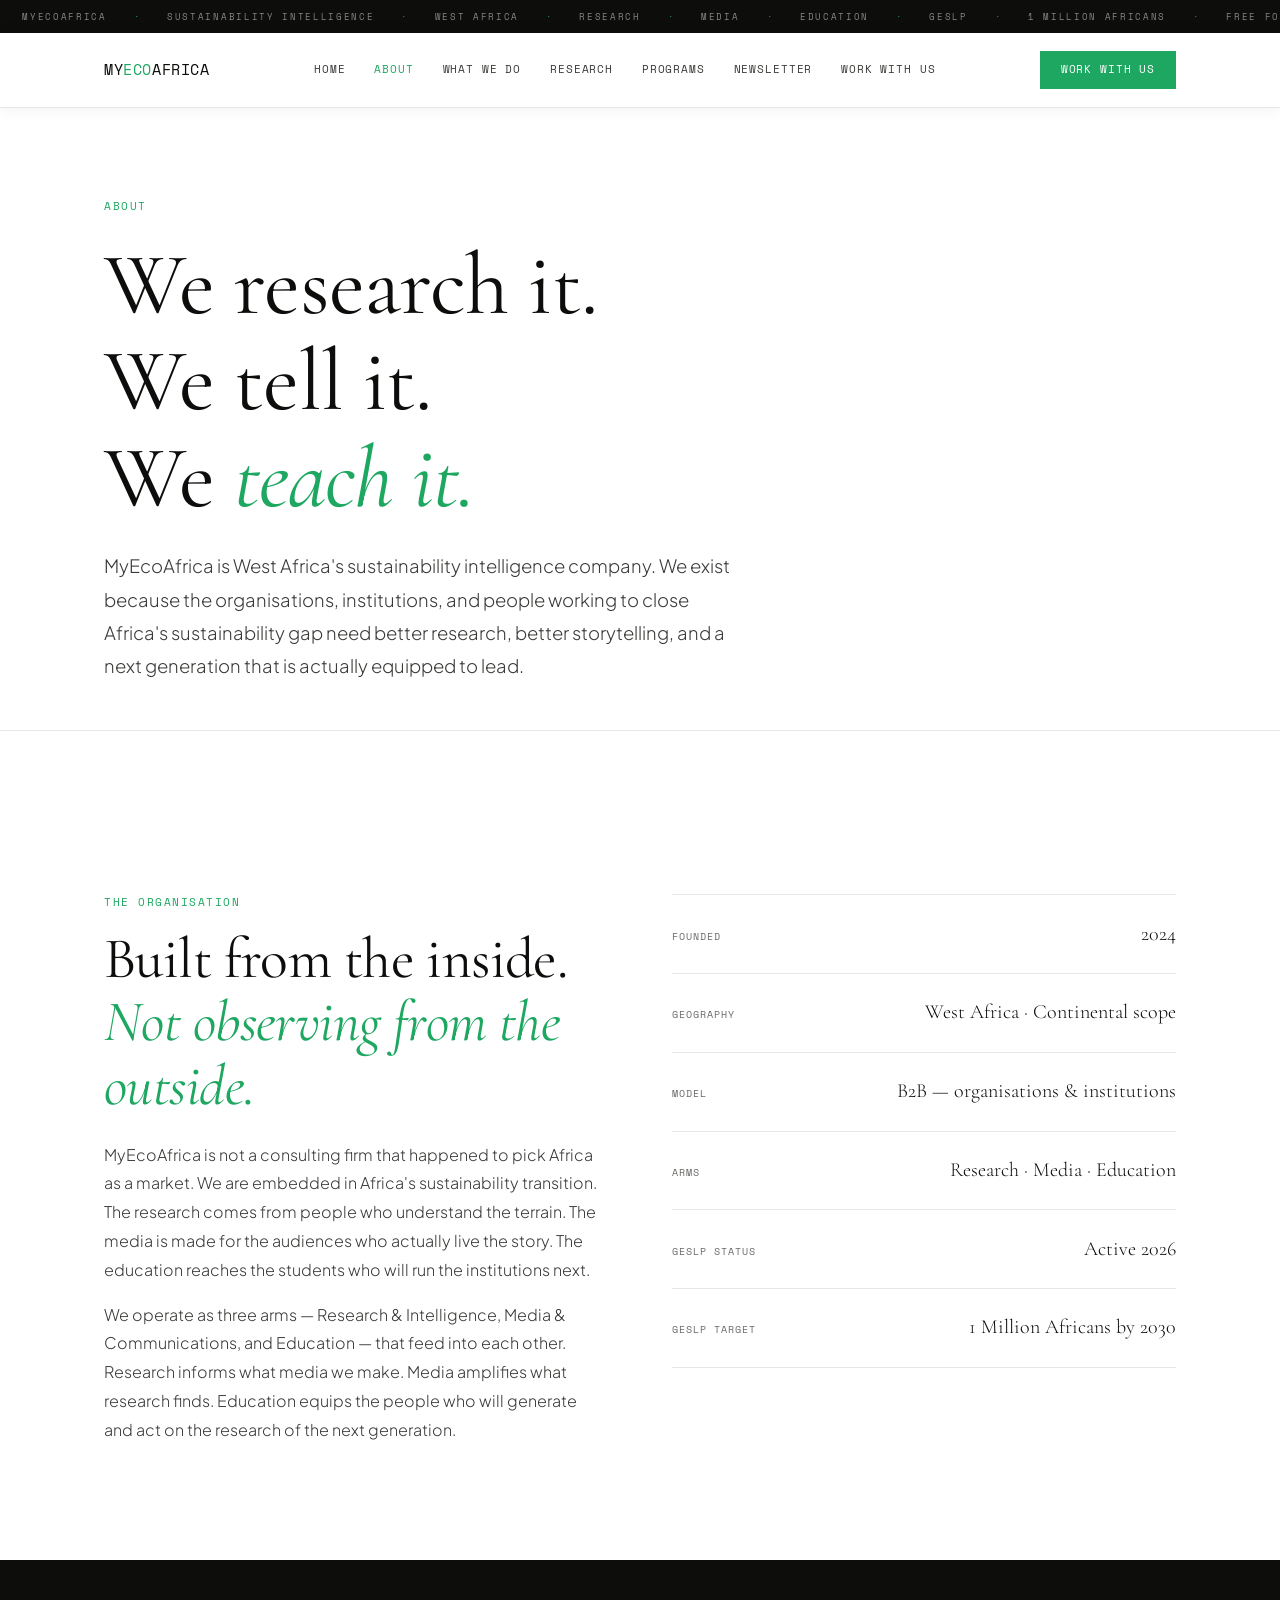
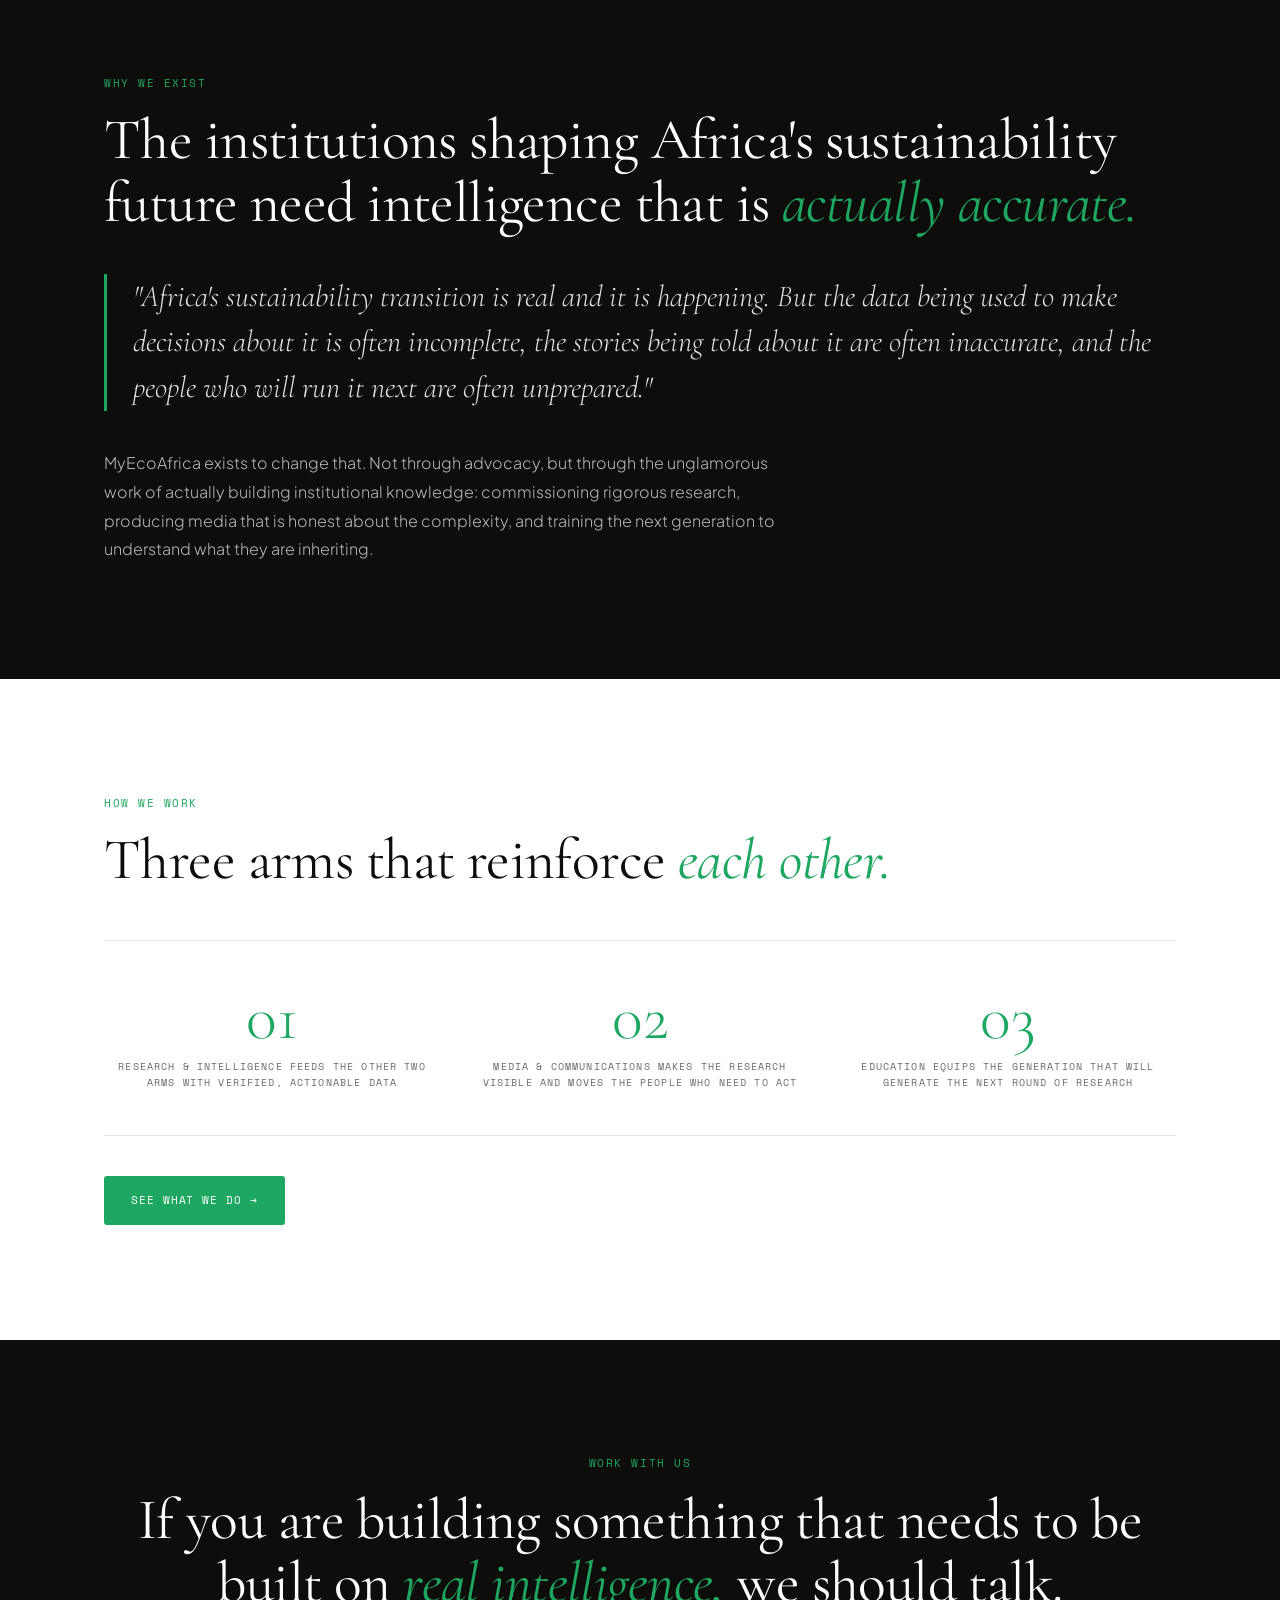
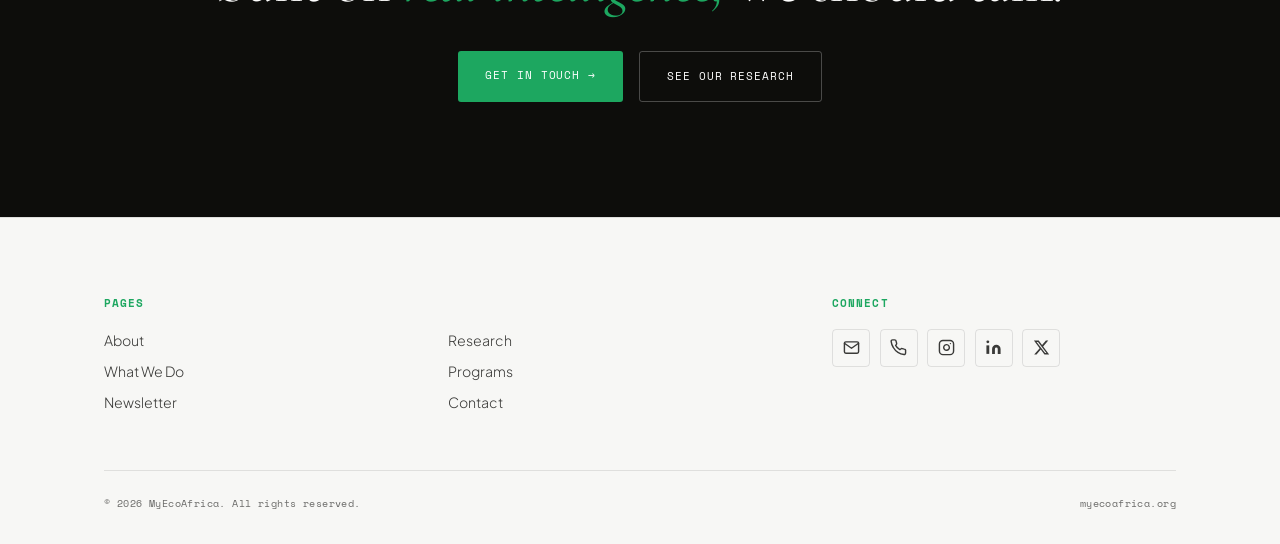
==== about.html @ ed97c592 "Full website redesign — 7-page structure with new visual identity - New pages: about.html, research." ====
<!DOCTYPE html>
<html lang="en">
<head>
<meta charset="UTF-8" />
<meta name="viewport" content="width=device-width, initial-scale=1.0" />
<title>About — MyEcoAfrica</title>
<meta name="description" content="MyEcoAfrica is West Africa's sustainability intelligence company — research, media, and education working as one engine." />
<link rel="preconnect" href="https://fonts.googleapis.com" />
<link rel="preconnect" href="https://fonts.gstatic.com" crossorigin />
<link href="https://fonts.googleapis.com/css2?family=Cormorant+Garamond:ital,wght@0,300;0,400;0,500;0,600;1,300;1,400;1,500&family=Plus+Jakarta+Sans:wght@300;400;500&family=Space+Mono:wght@400;700&display=swap" rel="stylesheet" />
<link rel="stylesheet" href="css/style.css" />
<script src="https://identity.netlify.com/v1/netlify-identity-widget.js"></script>
</head>
<body>

<div class="marquee-band" aria-hidden="true">
  <div class="marquee-track">
    <span>MyEcoAfrica</span><span class="accent"> · </span><span>Sustainability Intelligence</span><span class="accent"> · </span><span>West Africa</span><span class="accent"> · </span><span>Research</span><span class="accent"> · </span><span>Media</span><span class="accent"> · </span><span>Education</span><span class="accent"> · </span><span>GESLP</span><span class="accent"> · </span><span>1 Million Africans</span><span class="accent"> · </span><span>Free for Every School</span><span class="accent"> · </span>
    <span>MyEcoAfrica</span><span class="accent"> · </span><span>Sustainability Intelligence</span><span class="accent"> · </span><span>West Africa</span><span class="accent"> · </span><span>Research</span><span class="accent"> · </span><span>Media</span><span class="accent"> · </span><span>Education</span><span class="accent"> · </span><span>GESLP</span><span class="accent"> · </span><span>1 Million Africans</span><span class="accent"> · </span><span>Free for Every School</span><span class="accent"> · </span>
  </div>
</div>

<header class="site-header">
  <div class="nav-inner">
    <a href="index.html" class="logo">MY<span>ECO</span>AFRICA</a>
    <nav class="main-nav" id="mainNav">
      <a href="index.html" class="nav-logo">MY<span>ECO</span>AFRICA</a>
      <a href="index.html">Home</a>
      <a href="about.html" class="active">About</a>
      <a href="what-we-do.html">What We Do</a>
      <a href="research.html">Research</a>
      <a href="programs.html">Programs</a>
      <a href="newsletter.html">Newsletter</a>
      <a href="contact.html" class="nav-cta-mobile">Work With Us</a>
    </nav>
    <a href="contact.html" class="nav-cta">Work With Us</a>
    <button class="nav-toggle" id="navToggle" aria-label="Toggle menu">☰</button>
  </div>
</header>

<main>

  <div class="page-header">
    <div class="container">
      <span class="eyebrow">About</span>
      <h1 class="display">We research it.<br>We tell it.<br>We <em>teach it.</em></h1>
      <p class="lead" style="max-width:640px;margin-top:1.4rem;">MyEcoAfrica is West Africa's sustainability intelligence company. We exist because the organisations, institutions, and people working to close Africa's sustainability gap need better research, better storytelling, and a next generation that is actually equipped to lead.</p>
    </div>
  </div>

  <!-- ── QUICK FACTS ── -->
  <section>
    <div class="container">
      <div class="about-grid">
        <div>
          <span class="section-label">The Organisation</span>
          <h2 class="display reveal">Built from the inside. <em>Not observing from the outside.</em></h2>
          <p style="margin-top:1.4rem;">MyEcoAfrica is not a consulting firm that happened to pick Africa as a market. We are embedded in Africa's sustainability transition. The research comes from people who understand the terrain. The media is made for the audiences who actually live the story. The education reaches the students who will run the institutions next.</p>
          <p style="margin-top:1rem;">We operate as three arms — Research &amp; Intelligence, Media &amp; Communications, and Education — that feed into each other. Research informs what media we make. Media amplifies what research finds. Education equips the people who will generate and act on the research of the next generation.</p>
        </div>
        <div class="reveal">
          <div class="about-fact">
            <span class="about-fact-label">Founded</span>
            <span class="about-fact-value">2024</span>
          </div>
          <div class="about-fact">
            <span class="about-fact-label">Geography</span>
            <span class="about-fact-value">West Africa · Continental scope</span>
          </div>
          <div class="about-fact">
            <span class="about-fact-label">Model</span>
            <span class="about-fact-value">B2B — organisations &amp; institutions</span>
          </div>
          <div class="about-fact">
            <span class="about-fact-label">Arms</span>
            <span class="about-fact-value">Research · Media · Education</span>
          </div>
          <div class="about-fact">
            <span class="about-fact-label">GESLP Status</span>
            <span class="about-fact-value">Active 2026</span>
          </div>
          <div class="about-fact">
            <span class="about-fact-label">GESLP Target</span>
            <span class="about-fact-value">1 Million Africans by 2030</span>
          </div>
        </div>
      </div>
    </div>
  </section>

  <!-- ── WHY WE EXIST ── -->
  <section class="section-dark">
    <div class="container">
      <span class="section-label">Why We Exist</span>
      <h2 class="display reveal">The institutions shaping Africa's sustainability future need intelligence that is <em>actually accurate.</em></h2>
      <blockquote class="pull reveal">
        "Africa's sustainability transition is real and it is happening. But the data being used to make decisions about it is often incomplete, the stories being told about it are often inaccurate, and the people who will run it next are often unprepared."
      </blockquote>
      <p class="reveal" style="max-width:680px;margin-top:1.6rem;">MyEcoAfrica exists to change that. Not through advocacy, but through the unglamorous work of actually building institutional knowledge: commissioning rigorous research, producing media that is honest about the complexity, and training the next generation to understand what they are inheriting.</p>
    </div>
  </section>

  <!-- ── OUR APPROACH ── -->
  <section>
    <div class="container">
      <span class="section-label">How We Work</span>
      <h2 class="display reveal">Three arms that reinforce <em>each other.</em></h2>
      <div class="stat-row reveal">
        <div class="stat-row-item">
          <span class="stat-row-num">01</span>
          <span class="stat-row-label">Research &amp; Intelligence feeds the other two arms with verified, actionable data</span>
        </div>
        <div class="stat-row-item">
          <span class="stat-row-num">02</span>
          <span class="stat-row-label">Media &amp; Communications makes the research visible and moves the people who need to act</span>
        </div>
        <div class="stat-row-item">
          <span class="stat-row-num">03</span>
          <span class="stat-row-label">Education equips the generation that will generate the next round of research</span>
        </div>
      </div>
      <div class="btn-row reveal" style="margin-top:2.5rem;">
        <a href="what-we-do.html" class="btn btn-primary">See What We Do →</a>
      </div>
    </div>
  </section>

  <!-- ── CTA ── -->
  <section class="cta-band">
    <div class="container">
      <span class="section-label">Work With Us</span>
      <h2 class="display reveal">If you are building something that needs to be built on <em>real intelligence,</em> we should talk.</h2>
      <div class="btn-row reveal">
        <a href="contact.html" class="btn btn-primary">Get in Touch →</a>
        <a href="research.html" class="btn btn-ghost">See Our Research</a>
      </div>
    </div>
  </section>

</main>

<footer class="site-footer">
  <div class="container">
    <div class="footer-grid">
      <div>
        <h4>Pages</h4>
        <div class="footer-pages">
          <a href="about.html">About</a>
          <a href="research.html">Research</a>
          <a href="what-we-do.html">What We Do</a>
          <a href="programs.html">Programs</a>
          <a href="newsletter.html">Newsletter</a>
          <a href="contact.html">Contact</a>
        </div>
      </div>
      <div>
        <h4>Connect</h4>
        <div class="social-icons">
          <a href="mailto:partnerwithmyecoafrica@gmail.com" class="social-icon" aria-label="Email" title="partnerwithmyecoafrica@gmail.com"><svg viewBox="0 0 24 24" fill="none" stroke="currentColor" stroke-width="2" stroke-linecap="round" stroke-linejoin="round" aria-hidden="true"><path d="M4 4h16c1.1 0 2 .9 2 2v12c0 1.1-.9 2-2 2H4c-1.1 0-2-.9-2-2V6c0-1.1.9-2 2-2z"/><polyline points="22,6 12,13 2,6"/></svg></a>
          <a href="tel:+2349077251354" class="social-icon" aria-label="Phone" title="+234 907 725 1354"><svg viewBox="0 0 24 24" fill="none" stroke="currentColor" stroke-width="2" stroke-linecap="round" stroke-linejoin="round" aria-hidden="true"><path d="M22 16.92v3a2 2 0 0 1-2.18 2 19.79 19.79 0 0 1-8.63-3.07A19.5 19.5 0 0 1 4.69 12 19.79 19.79 0 0 1 1.62 3.38 2 2 0 0 1 3.6 1.27h3a2 2 0 0 1 2 1.72c.127.96.361 1.903.7 2.81a2 2 0 0 1-.45 2.11L7.91 9a16 16 0 0 0 6 6l1.27-.95a2 2 0 0 1 2.11-.45c.907.339 1.85.573 2.81.7A2 2 0 0 1 22 16.92z"/></svg></a>
          <a href="https://instagram.com/myecoafrica.co" class="social-icon" aria-label="Instagram" title="@myecoafrica.co" target="_blank" rel="noopener noreferrer"><svg viewBox="0 0 24 24" fill="none" stroke="currentColor" stroke-width="2" stroke-linecap="round" stroke-linejoin="round" aria-hidden="true"><rect x="2" y="2" width="20" height="20" rx="5" ry="5"/><path d="M16 11.37A4 4 0 1 1 12.63 8 4 4 0 0 1 16 11.37z"/><line x1="17.5" y1="6.5" x2="17.51" y2="6.5"/></svg></a>
          <a href="https://linkedin.com/company/myecoafrica" class="social-icon" aria-label="LinkedIn" title="myecoafrica on LinkedIn" target="_blank" rel="noopener noreferrer"><svg viewBox="0 0 24 24" fill="currentColor" aria-hidden="true"><path d="M16 8a6 6 0 0 1 6 6v7h-4v-7a2 2 0 0 0-2-2 2 2 0 0 0-2 2v7h-4v-7a6 6 0 0 1 6-6z"/><rect x="2" y="9" width="4" height="12"/><circle cx="4" cy="4" r="2"/></svg></a>
          <a href="https://x.com/myecoafrica" class="social-icon" aria-label="X (Twitter)" title="@myecoafrica on X" target="_blank" rel="noopener noreferrer"><svg viewBox="0 0 24 24" fill="currentColor" aria-hidden="true"><path d="M18.244 2.25h3.308l-7.227 8.26 8.502 11.24H16.17l-5.214-6.817L4.99 21.75H1.68l7.73-8.835L1.254 2.25H8.08l4.713 6.231zm-1.161 17.52h1.833L7.084 4.126H5.117z"/></svg></a>
        </div>
      </div>
    </div>
    <div class="footer-bottom">
      <span>© 2026 MyEcoAfrica. All rights reserved.</span>
      <span>myecoafrica.org</span>
    </div>
  </div>
</footer>

<script src="js/main.js"></script>
<script>
  (function(){
    var els=document.querySelectorAll('.reveal');
    if(!els.length)return;
    els.forEach(function(el,i){el.style.transitionDelay=(i*0.07)+'s';});
    var io=new IntersectionObserver(function(entries){
      entries.forEach(function(e){if(e.isIntersecting){e.target.classList.add('visible');io.unobserve(e.target);}});
    },{threshold:0.1});
    els.forEach(function(el){io.observe(el);});
  })();
</script>
<script>
  if(window.netlifyIdentity){window.netlifyIdentity.on('init',function(u){if(!u){window.netlifyIdentity.on('login',function(){document.location.href='/admin/';});}});}
</script>
</body>
</html>
---- css/style.css ----
/* ===================================================================
   MyEcoAfrica — Shared Stylesheet
   Background: White | Text: Black | Accent: Green
   =================================================================== */

:root {
  --white:      #FFFFFF;
  --off-white:  #F7F7F5;
  --ink:        #0D0D0B;
  --ink-mid:    #3A3A38;
  --ink-light:  #6A6A68;
  --green:      #1DA760;
  --green-dark: #158A4C;
  --green-light:#E8F8EF;
  --amber:      #C8921A;
  --amber-light:#E2A82A;
  --rule:       rgba(13,13,11,0.1);
  --rule-green: rgba(29,167,96,0.2);
}

*, *::before, *::after { box-sizing: border-box; margin: 0; padding: 0; }
html { scroll-behavior: smooth; }

body {
  background: var(--white);
  color: var(--ink);
  font-family: 'Plus Jakarta Sans', sans-serif;
  font-weight: 300;
  line-height: 1.65;
  overflow-x: hidden;
}

/* ── TYPOGRAPHY ── */
.display {
  font-family: 'Cormorant Garamond', serif;
  font-weight: 400;
  line-height: 1.1;
  letter-spacing: -0.01em;
  color: var(--ink);
}
.display em {
  font-style: italic;
  color: var(--green);
}

.mono {
  font-family: 'Space Mono', monospace;
  font-size: 0.65rem;
  letter-spacing: 0.12em;
  text-transform: uppercase;
}

h1.display { font-size: clamp(2.8rem, 7vw, 5.5rem); }
h2.display { font-size: clamp(2rem, 4.5vw, 3.6rem); }
h3.display { font-size: clamp(1.3rem, 2.4vw, 2rem); }

p { font-size: 1rem; color: var(--ink-mid); line-height: 1.8; }
p.lead { font-size: 1.15rem; color: var(--ink-mid); }

a { color: inherit; text-decoration: none; }

/* ── LAYOUT ── */
.container {
  max-width: 1200px;
  margin: 0 auto;
  padding: 0 clamp(1.5rem, 5vw, 4rem);
}

section { padding: clamp(4rem, 9vw, 8rem) 0; }

/* ── NAV ── */
header.site-header {
  position: sticky;
  top: 0;
  z-index: 50;
  background: var(--white);
  border-bottom: 1px solid var(--rule);
  box-shadow: 0 1px 16px rgba(13,13,11,0.06);
}

.nav-inner {
  display: flex;
  align-items: center;
  justify-content: space-between;
  padding: 1.1rem clamp(1.5rem, 5vw, 4rem);
  max-width: 1200px;
  margin: 0 auto;
}

.logo {
  font-family: 'Space Mono', monospace;
  font-size: 0.95rem;
  letter-spacing: 0.04em;
  color: var(--ink);
}
.logo span { color: var(--green); }

/* Hidden on desktop, shown inside mobile nav drawer */
.nav-logo { display: none; }

nav.main-nav { display: flex; gap: 2.2rem; }
nav.main-nav a {
  font-family: 'Space Mono', monospace;
  font-size: 0.68rem;
  letter-spacing: 0.08em;
  text-transform: uppercase;
  color: var(--ink-mid);
  transition: color 0.2s ease;
  white-space: nowrap;
}
nav.main-nav a:hover,
nav.main-nav a.active { color: var(--green); }

.nav-cta {
  font-family: 'Space Mono', monospace;
  font-size: 0.68rem;
  letter-spacing: 0.08em;
  text-transform: uppercase;
  background: var(--green);
  color: var(--white);
  padding: 0.65rem 1.3rem;
  border: none;
  transition: background 0.2s ease;
  white-space: nowrap;
}
.nav-cta:hover { background: var(--green-dark); }

.nav-toggle {
  display: none;
  background: none;
  border: none;
  color: var(--ink);
  font-size: 1.4rem;
  cursor: pointer;
}

@media (max-width: 860px) {
  nav.main-nav {
    position: fixed;
    top: 0; right: 0; bottom: 0;
    width: min(78vw, 320px);
    background: var(--white);
    flex-direction: column;
    padding: 6rem 2rem 2rem;
    gap: 1.6rem;
    transform: translateX(100%);
    transition: transform 0.3s ease;
    border-left: 1px solid var(--rule);
    box-shadow: -8px 0 32px rgba(13,13,11,0.1);
  }
  nav.main-nav.open { transform: translateX(0); }
  .nav-toggle { display: block; }
  .nav-cta { display: none; }
  nav.main-nav .nav-cta-mobile {
    display: inline-block;
    margin-top: 1rem;
    background: var(--green);
    color: var(--white);
    padding: 0.7rem 1.2rem;
    text-align: center;
    font-family: 'Space Mono', monospace;
    font-size: 0.68rem;
    letter-spacing: 0.08em;
    text-transform: uppercase;
  }
}

/* ── BUTTONS ── */
.btn-row { display: flex; gap: 1rem; flex-wrap: wrap; margin-top: 2.2rem; }

.btn {
  font-family: 'Space Mono', monospace;
  font-size: 0.7rem;
  letter-spacing: 0.08em;
  text-transform: uppercase;
  padding: 0.95rem 1.7rem;
  display: inline-block;
  transition: all 0.2s ease;
  border-radius: 3px;
}
.btn-primary {
  background: var(--green);
  color: var(--white);
  border: none;
}
.btn-primary:hover {
  background: var(--green-dark);
  transform: translateY(-1px);
  box-shadow: 0 4px 16px rgba(29,167,96,0.3);
}

.btn-ghost {
  border: 1.5px solid var(--ink);
  color: var(--ink);
  background: transparent;
}
.btn-ghost:hover {
  border-color: var(--green);
  color: var(--green);
  transform: translateY(-1px);
}

.btn-ghost-light {
  border: 1.5px solid rgba(255,255,255,0.5);
  color: var(--white);
  background: transparent;
}
.btn-ghost-light:hover {
  border-color: var(--white);
  background: rgba(255,255,255,0.1);
}

/* ── HERO ── */
.hero {
  position: relative;
  background: var(--white);
  padding-top: clamp(5rem, 10vw, 9rem);
  padding-bottom: clamp(5rem, 10vw, 9rem);
  overflow: hidden;
  border-bottom: 1px solid var(--rule);
}
#hero-canvas {
  position: absolute;
  inset: 0;
  width: 100%;
  height: 100%;
  pointer-events: none;
  z-index: 0;
}
.hero .container { position: relative; z-index: 1; }
.hero p.lead { max-width: 600px; margin-top: 1.6rem; }
.hero .btn-ghost { border-color: var(--rule); }

.eyebrow {
  font-family: 'Space Mono', monospace;
  font-size: 0.7rem;
  letter-spacing: 0.14em;
  text-transform: uppercase;
  color: var(--green);
  margin-bottom: 1.3rem;
  display: block;
}

/* ── STAT STRIP ── */
.stat-strip {
  background: var(--green);
}
.stat-grid {
  display: grid;
  grid-template-columns: repeat(3, 1fr);
}
.stat-cell {
  padding: 2.6rem clamp(1.2rem, 3vw, 2rem);
  border-right: 1px solid rgba(255,255,255,0.2);
  text-align: center;
}
.stat-cell:last-child { border-right: none; }
.stat-num {
  font-family: 'Cormorant Garamond', serif;
  font-size: clamp(2rem, 3.5vw, 3rem);
  color: var(--white);
  font-weight: 600;
  line-height: 1;
}
.stat-label {
  font-family: 'Space Mono', monospace;
  font-size: 0.62rem;
  letter-spacing: 0.06em;
  text-transform: uppercase;
  color: rgba(255,255,255,0.8);
  margin-top: 0.6rem;
  line-height: 1.5;
}
@media (max-width: 760px) {
  .stat-grid { grid-template-columns: repeat(2, 1fr); }
  .stat-cell:nth-child(2) { border-right: none; }
  .stat-cell { border-bottom: 1px solid rgba(255,255,255,0.15); }
}

/* ── SECTION LABEL ── */
.section-label {
  font-family: 'Space Mono', monospace;
  font-size: 0.68rem;
  letter-spacing: 0.14em;
  text-transform: uppercase;
  color: var(--green);
  margin-bottom: 1rem;
  display: block;
}

/* ── PULL QUOTE ── */
blockquote.pull {
  font-family: 'Cormorant Garamond', serif;
  font-style: italic;
  font-size: clamp(1.3rem, 2.4vw, 1.9rem);
  color: var(--ink-mid);
  line-height: 1.5;
  border-left: 3px solid var(--green);
  padding-left: 1.6rem;
  margin: 2.4rem 0;
}

/* ── CARDS ── */
.card-grid {
  display: grid;
  gap: 1.5rem;
  margin-top: 3rem;
}
.service-card {
  background: var(--off-white);
  border: 1px solid var(--rule);
  padding: clamp(1.8rem, 4vw, 2.8rem);
  border-radius: 8px;
  transition: transform 0.2s ease, box-shadow 0.2s ease, border-color 0.2s ease;
}
.service-card:hover {
  transform: translateY(-4px);
  box-shadow: 0 8px 32px rgba(13,13,11,0.08);
  border-color: var(--green);
}
.service-card .num {
  font-family: 'Space Mono', monospace;
  font-size: 0.72rem;
  color: var(--green);
  letter-spacing: 0.1em;
}
.service-card h3 { margin-top: 0.8rem; color: var(--ink); }
.service-card p { margin-top: 1rem; color: var(--ink-mid); }
.service-card ul {
  margin-top: 1.4rem;
  list-style: none;
  font-family: 'Space Mono', monospace;
  font-size: 0.75rem;
  color: var(--ink-mid);
}
.service-card ul li {
  padding: 0.5rem 0;
  border-top: 1px solid var(--rule);
}
.service-card ul li:first-child { border-top: none; }
.pillar-icon {
  width: 15px;
  height: 15px;
  color: var(--green);
  display: inline-block;
  vertical-align: middle;
  margin-right: 0.4rem;
  flex-shrink: 0;
}

/* ── MAP SECTION ── */
.section-map {
  background: var(--off-white);
  border-top: 1px solid var(--rule);
  border-bottom: 1px solid var(--rule);
}
.map-layout {
  display: grid;
  grid-template-columns: 1fr 1fr;
  gap: 5rem;
  align-items: center;
  margin-top: 3rem;
}
@media (max-width: 860px) {
  .map-layout { grid-template-columns: 1fr; gap: 2.5rem; }
}
.map-svg-wrap svg { width: 100%; max-width: 420px; display: block; margin: 0 auto; }
.map-stats {
  display: grid;
  grid-template-columns: 1fr 1fr;
  gap: 1.2rem;
  margin-top: 2.5rem;
}
.map-stat {
  background: var(--white);
  border: 1px solid var(--rule);
  border-radius: 8px;
  padding: 1.4rem;
  transition: border-color 0.2s, box-shadow 0.2s;
}
.map-stat:hover {
  border-color: var(--green);
  box-shadow: 0 4px 16px rgba(29,167,96,0.1);
}
.map-stat-num {
  font-family: 'Cormorant Garamond', serif;
  font-size: 2.2rem;
  color: var(--green);
  font-weight: 500;
  line-height: 1;
}
.map-stat-label {
  font-family: 'Space Mono', monospace;
  font-size: 0.6rem;
  letter-spacing: 0.08em;
  text-transform: uppercase;
  color: var(--ink-light);
  margin-top: 0.5rem;
}

/* ── CTA BAND ── */
.cta-band {
  background: var(--ink);
}
.cta-band .container { text-align: center; }
.cta-band .btn-row { justify-content: center; }
.cta-band h2.display { color: var(--white); }
.cta-band h2.display em { color: var(--green); }
.cta-band .section-label { color: var(--green); }
.cta-band p.lead { color: rgba(255,255,255,0.7); }
.cta-band .btn-primary { background: var(--green); color: var(--white); }
.cta-band .btn-primary:hover { background: var(--green-dark); }
.cta-band .btn-ghost { border-color: rgba(255,255,255,0.25); color: var(--white); }
.cta-band .btn-ghost:hover { border-color: var(--green); color: var(--green); }

/* ── FOOTER ── */
footer.site-footer {
  background: var(--off-white);
  border-top: 1px solid var(--rule);
  padding: clamp(3rem, 6vw, 5rem) 0 2rem;
}
.footer-grid {
  display: grid;
  grid-template-columns: 1fr 1fr;
  gap: 2.5rem;
}
.footer-grid h4 {
  font-family: 'Space Mono', monospace;
  font-size: 0.68rem;
  letter-spacing: 0.1em;
  text-transform: uppercase;
  color: var(--green);
  margin-bottom: 1rem;
}
.footer-grid a, .footer-grid p {
  display: block;
  font-size: 0.88rem;
  color: var(--ink-mid);
  margin-bottom: 0.6rem;
}
.footer-grid a:hover { color: var(--green); }

/* ── SOCIAL ICONS ── */
.social-icons {
  display: flex;
  gap: 0.6rem;
  flex-wrap: wrap;
  margin-top: 0.5rem;
}
.social-icon {
  display: flex;
  align-items: center;
  justify-content: center;
  width: 38px;
  height: 38px;
  border: 1px solid var(--rule);
  border-radius: 4px;
  color: var(--ink-mid);
  transition: color 0.2s, border-color 0.2s, background 0.2s;
  flex-shrink: 0;
}
.social-icon svg {
  width: 17px;
  height: 17px;
  display: block;
}
.social-icon:hover {
  color: var(--green) !important;
  border-color: var(--green);
  background: var(--green-light);
}

.footer-bottom {
  margin-top: 3rem;
  padding-top: 1.5rem;
  border-top: 1px solid var(--rule);
  font-family: 'Space Mono', monospace;
  font-size: 0.65rem;
  color: var(--ink-light);
  letter-spacing: 0.04em;
  display: flex;
  justify-content: space-between;
  flex-wrap: wrap;
  gap: 0.8rem;
}
@media (max-width: 760px) {
  .footer-grid { grid-template-columns: 1fr; }
}

/* ── GALLERY ── */
.gallery-grid {
  display: grid;
  grid-template-columns: repeat(3, 1fr);
  gap: 1rem;
  margin-top: 3rem;
}
.gallery-item {
  aspect-ratio: 4/3;
  background: var(--off-white);
  border: 1px solid var(--rule);
  border-radius: 6px;
  overflow: hidden;
  display: flex;
  align-items: center;
  justify-content: center;
  transition: transform 0.2s, box-shadow 0.2s;
}
.gallery-item:hover { transform: translateY(-3px); box-shadow: 0 8px 24px rgba(13,13,11,0.1); }
.gallery-item img { width: 100%; height: 100%; object-fit: cover; display: block; }
@media (max-width: 760px) { .gallery-grid { grid-template-columns: repeat(2, 1fr); } }

/* ── BLOG ── */
.blog-grid {
  display: grid;
  grid-template-columns: repeat(2, 1fr);
  gap: 1.5rem;
  margin-top: 3rem;
}
.blog-card {
  background: var(--white);
  border: 1px solid var(--rule);
  border-radius: 8px;
  padding: clamp(1.8rem, 3vw, 2.4rem);
  transition: transform 0.2s, box-shadow 0.2s, border-color 0.2s;
}
.blog-card:hover {
  transform: translateY(-4px);
  box-shadow: 0 8px 28px rgba(13,13,11,0.08);
  border-color: var(--green);
}
.blog-card .mono { color: var(--green); margin-bottom: 0.8rem; display: block; }
.blog-card h3 { color: var(--ink); margin-bottom: 0.8rem; }
.blog-card p { font-size: 0.92rem; color: var(--ink-mid); }
@media (max-width: 760px) { .blog-grid { grid-template-columns: 1fr; } }

/* ── FORMS ── */
form.contact-form { margin-top: 2.5rem; display: grid; gap: 1.2rem; }
.form-row { display: grid; grid-template-columns: 1fr 1fr; gap: 1.2rem; }
@media (max-width: 700px) { .form-row { grid-template-columns: 1fr; } }

label {
  font-family: 'Space Mono', monospace;
  font-size: 0.65rem;
  letter-spacing: 0.08em;
  text-transform: uppercase;
  color: var(--ink-mid);
  display: block;
  margin-bottom: 0.5rem;
}
input, select, textarea {
  width: 100%;
  background: var(--white);
  border: 1.5px solid var(--rule);
  color: var(--ink);
  padding: 0.85rem 1rem;
  font-family: 'Plus Jakarta Sans', sans-serif;
  font-size: 0.95rem;
  border-radius: 4px;
  transition: border-color 0.2s;
}
input:focus, select:focus, textarea:focus {
  outline: none;
  border-color: var(--green);
  box-shadow: 0 0 0 3px rgba(29,167,96,0.1);
}
textarea { min-height: 120px; resize: vertical; }

button.submit-btn {
  font-family: 'Space Mono', monospace;
  font-size: 0.72rem;
  letter-spacing: 0.08em;
  text-transform: uppercase;
  background: var(--green);
  color: var(--white);
  border: none;
  padding: 1rem 1.8rem;
  cursor: pointer;
  border-radius: 4px;
  transition: background 0.2s, transform 0.2s;
  justify-self: start;
}
button.submit-btn:hover { background: var(--green-dark); transform: translateY(-1px); }

/* ── PAGE HEADER ── */
.page-header {
  position: relative;
  background: var(--white);
  padding: clamp(3.5rem, 7vw, 6rem) 0 clamp(2rem, 4vw, 3rem);
  border-bottom: 1px solid var(--rule);
  overflow: hidden;
}
#page-canvas {
  position: absolute;
  inset: 0;
  width: 100%;
  height: 100%;
  pointer-events: none;
  z-index: 0;
}
.page-header .container { position: relative; z-index: 1; }

/* ── REDUCED MOTION ── */
@media (prefers-reduced-motion: reduce) {
  html { scroll-behavior: auto; }
  * { transition: none !important; animation: none !important; }
  #hero-canvas, #page-canvas { display: none; }
}

/* ── FOCUS ── */
a:focus-visible, button:focus-visible, input:focus-visible, select:focus-visible, textarea:focus-visible {
  outline: 2px solid var(--green);
  outline-offset: 3px;
}

/* ── MOBILE OPTIMISATION ── */

/* Fix: .footer-grid a { display:block } overrides .social-icon flex — use higher specificity */
.footer-grid .social-icons .social-icon { display: flex; margin-bottom: 0; }

/* Responsive grid helpers (replace inline style= attributes in HTML) */
.grid-cols-2 { grid-template-columns: repeat(2, 1fr); }
.grid-cols-3 { grid-template-columns: repeat(3, 1fr); }

@media (max-width: 860px) {
  .grid-cols-3 { grid-template-columns: repeat(2, 1fr); }

  /* Nav drawer: fix stacking context (backdrop-filter was trapping it) */
  nav.main-nav { z-index: 200; padding-top: 1.5rem; }

  /* Logo inside drawer */
  .nav-logo {
    display: block;
    font-family: 'Space Mono', monospace;
    font-size: 0.95rem;
    letter-spacing: 0.04em;
    color: var(--ink);
    text-transform: none;
    padding-bottom: 1.4rem;
    border-bottom: 1px solid var(--rule);
    margin-bottom: 0.4rem;
  }
  .nav-logo span { color: var(--green); }
}

@media (max-width: 640px) {
  /* Centre social icons in the footer on small screens */
  .social-icons { justify-content: center; }
}

@media (max-width: 640px) {
  /* Spacing */
  section { padding: 2.5rem 0; }
  .page-header { padding: 2.2rem 0 1.6rem; }

  /* Typography */
  h1.display { font-size: clamp(2rem, 9.5vw, 2.8rem); }
  p.lead { font-size: 1rem; }
  blockquote.pull { font-size: 1.1rem; padding-left: 1rem; }

  /* Grids */
  .grid-cols-2,
  .grid-cols-3 { grid-template-columns: 1fr; }

  /* Stat strip: single column on small screens */
  .stat-grid { grid-template-columns: 1fr; }
  .stat-cell { border-right: none; border-bottom: 1px solid rgba(255,255,255,0.15); }
  .stat-cell:last-child { border-bottom: none; }

  /* Map stats: single column */
  .map-stats { grid-template-columns: 1fr; }

  /* Buttons: stack and fill width in hero */
  .hero .btn-row { flex-direction: column; align-items: stretch; }
  .hero .btn-row .btn { text-align: center; }
  .cta-band .btn-row { flex-direction: column; align-items: center; }
  .cta-band .btn-row .btn { min-width: 240px; text-align: center; }

  /* Footer bottom */
  .footer-bottom { flex-direction: column; gap: 0.3rem; }

  /* Container padding tighter on very small screens */
  .container { padding: 0 1.2rem; }
  .nav-inner { padding: 0.9rem 1.2rem; }
}

/* ═══════════════════════════════════════════════════════════
   REDESIGN ADDITIONS — v2
   ═══════════════════════════════════════════════════════════ */

/* ── MARQUEE BAND ── */
.marquee-band {
  background: var(--ink);
  overflow: hidden;
  padding: 0.55rem 0;
  user-select: none;
}
.marquee-track {
  display: flex;
  width: max-content;
  animation: marquee-scroll 32s linear infinite;
}
.marquee-track span {
  font-family: 'Space Mono', monospace;
  font-size: 0.58rem;
  letter-spacing: 0.18em;
  text-transform: uppercase;
  white-space: nowrap;
  padding: 0 1.4rem;
  color: rgba(255,255,255,0.5);
}
.marquee-track span.accent { color: var(--green); padding: 0 0.3rem; letter-spacing: 0; }
@keyframes marquee-scroll {
  from { transform: translateX(0); }
  to   { transform: translateX(-50%); }
}
@media (prefers-reduced-motion: reduce) { .marquee-track { animation: none; } }

/* ── NAV: tighter gap for 6 items ── */
nav.main-nav { gap: 1.8rem; }

/* ── DARK SECTION ── */
.section-dark { background: var(--ink); }
.section-dark h2.display              { color: var(--white); }
.section-dark h2.display em           { color: var(--green); }
.section-dark h3.display              { color: var(--white); }
.section-dark p                       { color: rgba(255,255,255,0.7); }
.section-dark p.lead                  { color: rgba(255,255,255,0.78); }
.section-dark .section-label          { color: var(--green); }
.section-dark blockquote.pull         { color: rgba(255,255,255,0.88); border-left-color: var(--green); }
.section-dark .btn-ghost              { border-color: rgba(255,255,255,0.28); color: var(--white); }
.section-dark .btn-ghost:hover        { border-color: var(--green); color: var(--green); }

/* ── HERO SPLIT ── */
.hero-inner {
  display: grid;
  grid-template-columns: 1.15fr 0.85fr;
  gap: clamp(3rem, 6vw, 6rem);
  align-items: center;
}
.hero-map-wrap { display: flex; align-items: center; justify-content: center; }
.hero-map-wrap svg { width: 100%; max-width: 380px; opacity: 0.92; }
@media (max-width: 860px) {
  .hero-inner { grid-template-columns: 1fr; }
  .hero-map-wrap { display: none; }
}

/* ── ARM ROWS (editorial numbered list) ── */
.arm-rows { margin-top: 3.5rem; border-top: 1px solid var(--rule); }
.arm-row {
  display: grid;
  grid-template-columns: 90px 220px 1fr;
  gap: 2.5rem;
  padding: 3rem 0;
  border-bottom: 1px solid var(--rule);
  align-items: start;
  transition: background 0.25s;
}
.arm-row:hover { background: var(--off-white); padding-left: 1.2rem; padding-right: 1.2rem; margin: 0 -1.2rem; }
.arm-index {
  font-family: 'Cormorant Garamond', serif;
  font-size: clamp(2.8rem, 5vw, 4rem);
  font-weight: 300;
  color: var(--green);
  opacity: 0.55;
  line-height: 1;
}
.arm-row h3.display { font-size: clamp(1.4rem, 2.2vw, 1.9rem); line-height: 1.2; }
@media (max-width: 860px) {
  .arm-row { grid-template-columns: 60px 1fr; }
  .arm-row > div:last-child { display: none; }
}
@media (max-width: 540px) {
  .arm-row { grid-template-columns: 50px 1fr; gap: 1.2rem; padding: 2rem 0; }
  .arm-index { font-size: 2.4rem; }
}

/* ── RESEARCH GRID & CARDS ── */
.research-grid {
  display: grid;
  grid-template-columns: repeat(2, 1fr);
  gap: 1.5rem;
  margin-top: 3rem;
}
.research-card {
  border: 1px solid var(--rule);
  padding: clamp(1.6rem, 3vw, 2.2rem);
  position: relative;
  overflow: hidden;
  transition: border-color 0.2s, transform 0.2s, box-shadow 0.2s;
  background: var(--white);
}
.research-card::before {
  content: '';
  position: absolute;
  left: 0; top: 0; bottom: 0;
  width: 3px;
  background: var(--green);
  transform: scaleY(0);
  transform-origin: bottom;
  transition: transform 0.25s ease;
}
.research-card:hover::before { transform: scaleY(1); }
.research-card:hover {
  border-color: rgba(29,167,96,0.3);
  transform: translateY(-3px);
  box-shadow: 0 8px 28px rgba(13,13,11,0.07);
}
.research-tag {
  font-family: 'Space Mono', monospace;
  font-size: 0.6rem;
  letter-spacing: 0.15em;
  text-transform: uppercase;
  color: var(--green);
  margin-bottom: 0.9rem;
  display: block;
}
@media (max-width: 640px) { .research-grid { grid-template-columns: 1fr; } }

/* ── GESLP STRIP (homepage) ── */
.geslp-strip {
  display: grid;
  grid-template-columns: auto 1fr;
  gap: clamp(2rem, 5vw, 5rem);
  align-items: center;
}
.geslp-num {
  font-family: 'Cormorant Garamond', serif;
  font-size: clamp(5rem, 11vw, 9rem);
  font-weight: 300;
  color: var(--green);
  line-height: 1;
}
@media (max-width: 760px) {
  .geslp-strip { grid-template-columns: 1fr; }
  .geslp-num { font-size: clamp(4rem, 15vw, 6rem); }
}

/* ── SCROLL REVEAL ── */
.reveal {
  opacity: 0;
  transform: translateY(28px);
  transition: opacity 0.65s ease, transform 0.65s ease;
}
.reveal.visible { opacity: 1; transform: none; }

/* ── STAT ROW (About / Programs big numbers) ── */
.stat-row {
  display: grid;
  grid-template-columns: repeat(3, 1fr);
  gap: 2rem;
  margin-top: 3rem;
  padding: 2.8rem 0;
  border-top: 1px solid var(--rule);
  border-bottom: 1px solid var(--rule);
}
.stat-row-item { text-align: center; }
.stat-row-num {
  font-family: 'Cormorant Garamond', serif;
  font-size: clamp(2.8rem, 5vw, 4.4rem);
  font-weight: 300;
  color: var(--green);
  line-height: 1;
  display: block;
}
.stat-row-label {
  font-family: 'Space Mono', monospace;
  font-size: 0.6rem;
  letter-spacing: 0.12em;
  text-transform: uppercase;
  color: var(--ink-light);
  margin-top: 0.6rem;
  display: block;
  line-height: 1.6;
}
@media (max-width: 540px) {
  .stat-row { grid-template-columns: 1fr; }
  .stat-row-item { padding: 1rem 0; border-bottom: 1px solid var(--rule); }
  .stat-row-item:last-child { border-bottom: none; }
}

/* ── ABOUT PAGE ── */
.about-grid {
  display: grid;
  grid-template-columns: 1fr 1fr;
  gap: clamp(2.5rem, 5vw, 5rem);
  align-items: start;
  margin-top: 3rem;
}
@media (max-width: 760px) { .about-grid { grid-template-columns: 1fr; gap: 2rem; } }
.about-fact {
  padding: 1.4rem 0;
  border-bottom: 1px solid var(--rule);
  display: flex;
  justify-content: space-between;
  align-items: baseline;
  gap: 1rem;
}
.about-fact:first-child { border-top: 1px solid var(--rule); }
.about-fact-label {
  font-family: 'Space Mono', monospace;
  font-size: 0.63rem;
  letter-spacing: 0.1em;
  text-transform: uppercase;
  color: var(--ink-light);
  flex-shrink: 0;
}
.about-fact-value {
  font-family: 'Cormorant Garamond', serif;
  font-size: 1.25rem;
  color: var(--ink);
  text-align: right;
}

/* ── WHAT WE DO: ARM DETAIL BLOCKS ── */
.arm-detail {
  display: grid;
  grid-template-columns: 1fr 1fr;
  gap: clamp(2.5rem, 5vw, 5rem);
  align-items: start;
  margin-top: 3rem;
}
@media (max-width: 760px) { .arm-detail { grid-template-columns: 1fr; gap: 2rem; } }
.arm-detail-num {
  font-family: 'Cormorant Garamond', serif;
  font-size: clamp(5rem, 10vw, 8rem);
  font-weight: 300;
  color: var(--green);
  opacity: 0.25;
  line-height: 1;
  margin-bottom: 0.5rem;
}
.arm-detail-num.dark { opacity: 0.35; }
.arm-services {
  margin-top: 2rem;
  list-style: none;
  font-family: 'Space Mono', monospace;
  font-size: 0.72rem;
  letter-spacing: 0.04em;
  color: var(--ink-mid);
}
.section-dark .arm-services { color: rgba(255,255,255,0.65); }
.arm-services li {
  padding: 0.65rem 0;
  border-bottom: 1px solid var(--rule);
  display: flex;
  align-items: center;
  gap: 0.6rem;
}
.section-dark .arm-services li { border-bottom-color: rgba(255,255,255,0.1); }
.arm-services li::before {
  content: '';
  width: 5px; height: 5px;
  background: var(--green);
  border-radius: 50%;
  flex-shrink: 0;
}

/* ── NEWSLETTER PAGE ── */
.newsletter-hero-wrap { max-width: 640px; }
.newsletter-form-wrap {
  max-width: 580px;
  margin-top: 3rem;
}
.nl-inline {
  display: flex;
  border: 1.5px solid var(--rule);
  border-radius: 4px;
  overflow: hidden;
  margin-top: 1.4rem;
}
.nl-inline input {
  flex: 1;
  border: none;
  border-radius: 0;
  padding: 0.95rem 1.2rem;
}
.nl-inline input:focus { box-shadow: none; outline: none; border-color: transparent; }
.nl-inline button {
  font-family: 'Space Mono', monospace;
  font-size: 0.68rem;
  letter-spacing: 0.08em;
  text-transform: uppercase;
  background: var(--green);
  color: var(--white);
  border: none;
  padding: 0 1.6rem;
  cursor: pointer;
  transition: background 0.2s;
  white-space: nowrap;
}
.nl-inline button:hover { background: var(--green-dark); }
@media (max-width: 540px) {
  .nl-inline { flex-direction: column; }
  .nl-inline button { padding: 0.9rem; border-radius: 0 0 2px 2px; }
}
.nl-what {
  display: grid;
  grid-template-columns: repeat(3, 1fr);
  gap: 1.5rem;
  margin-top: 4rem;
}
@media (max-width: 640px) { .nl-what { grid-template-columns: 1fr; } }
.nl-item {
  padding: 1.6rem;
  border: 1px solid var(--rule);
  border-top: 3px solid var(--green);
}
.nl-item h4 {
  font-family: 'Space Mono', monospace;
  font-size: 0.7rem;
  letter-spacing: 0.1em;
  text-transform: uppercase;
  color: var(--ink);
  margin-bottom: 0.6rem;
}
.nl-item p { font-size: 0.9rem; }

/* ── FOOTER EXPANDED ── */
.footer-grid {
  grid-template-columns: 2fr 1fr;
}
.footer-pages {
  display: grid;
  grid-template-columns: 1fr 1fr;
  gap: 0;
}
.footer-pages a { margin-bottom: 0.5rem; }
@media (max-width: 760px) {
  .footer-grid { grid-template-columns: 1fr; }
  .footer-pages { grid-template-columns: 1fr; }
}
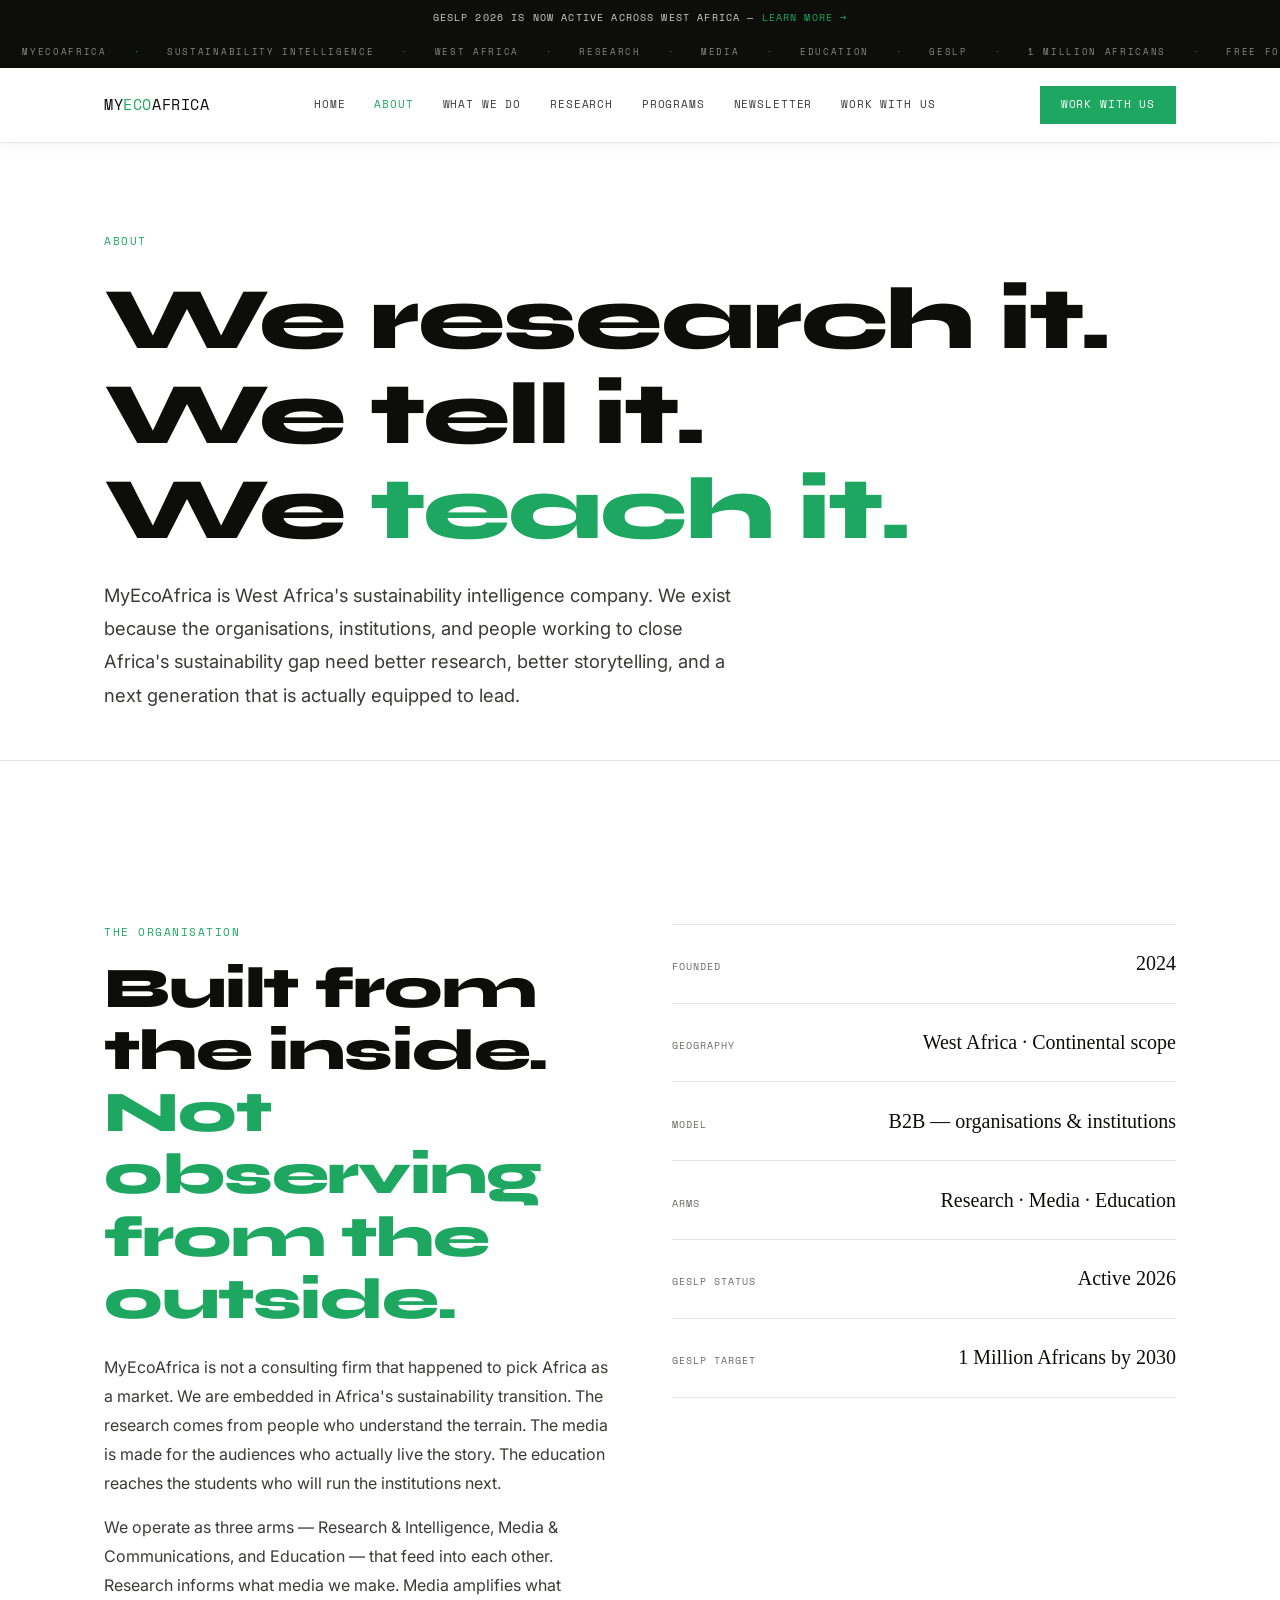
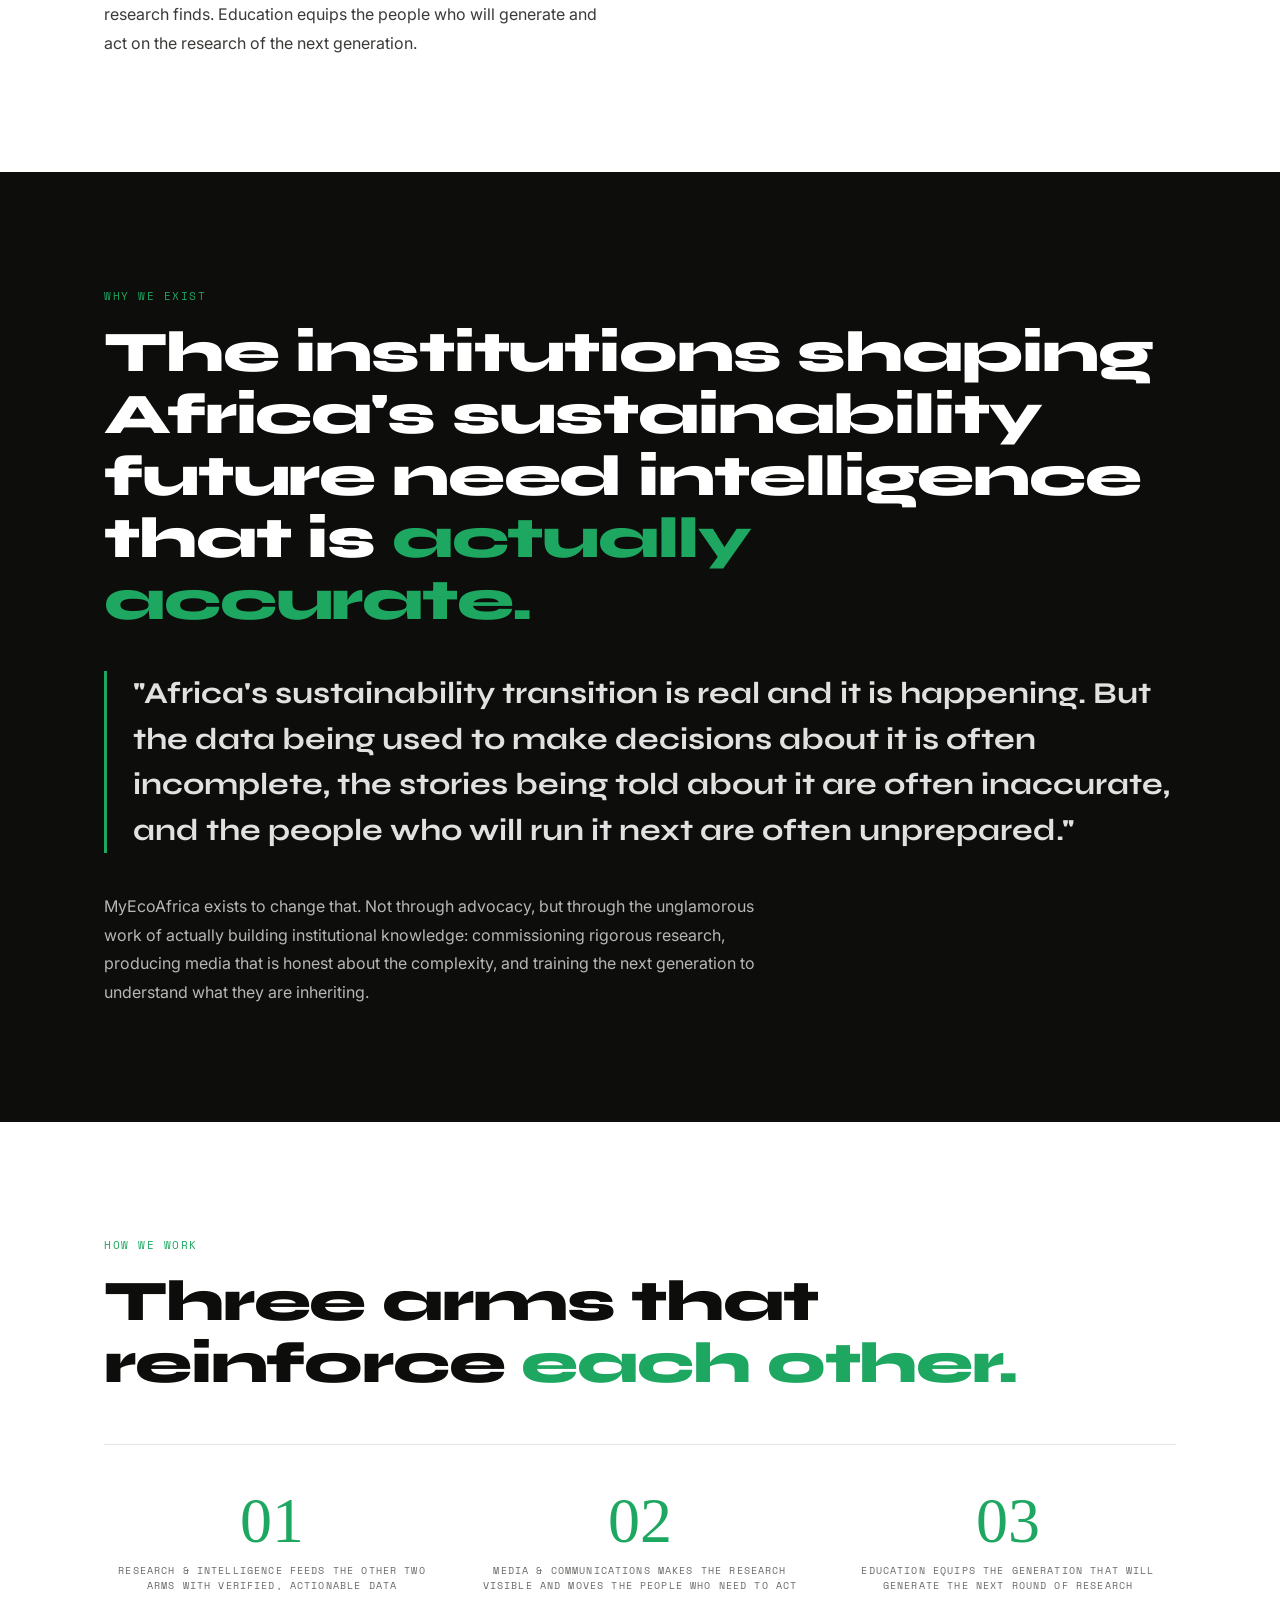
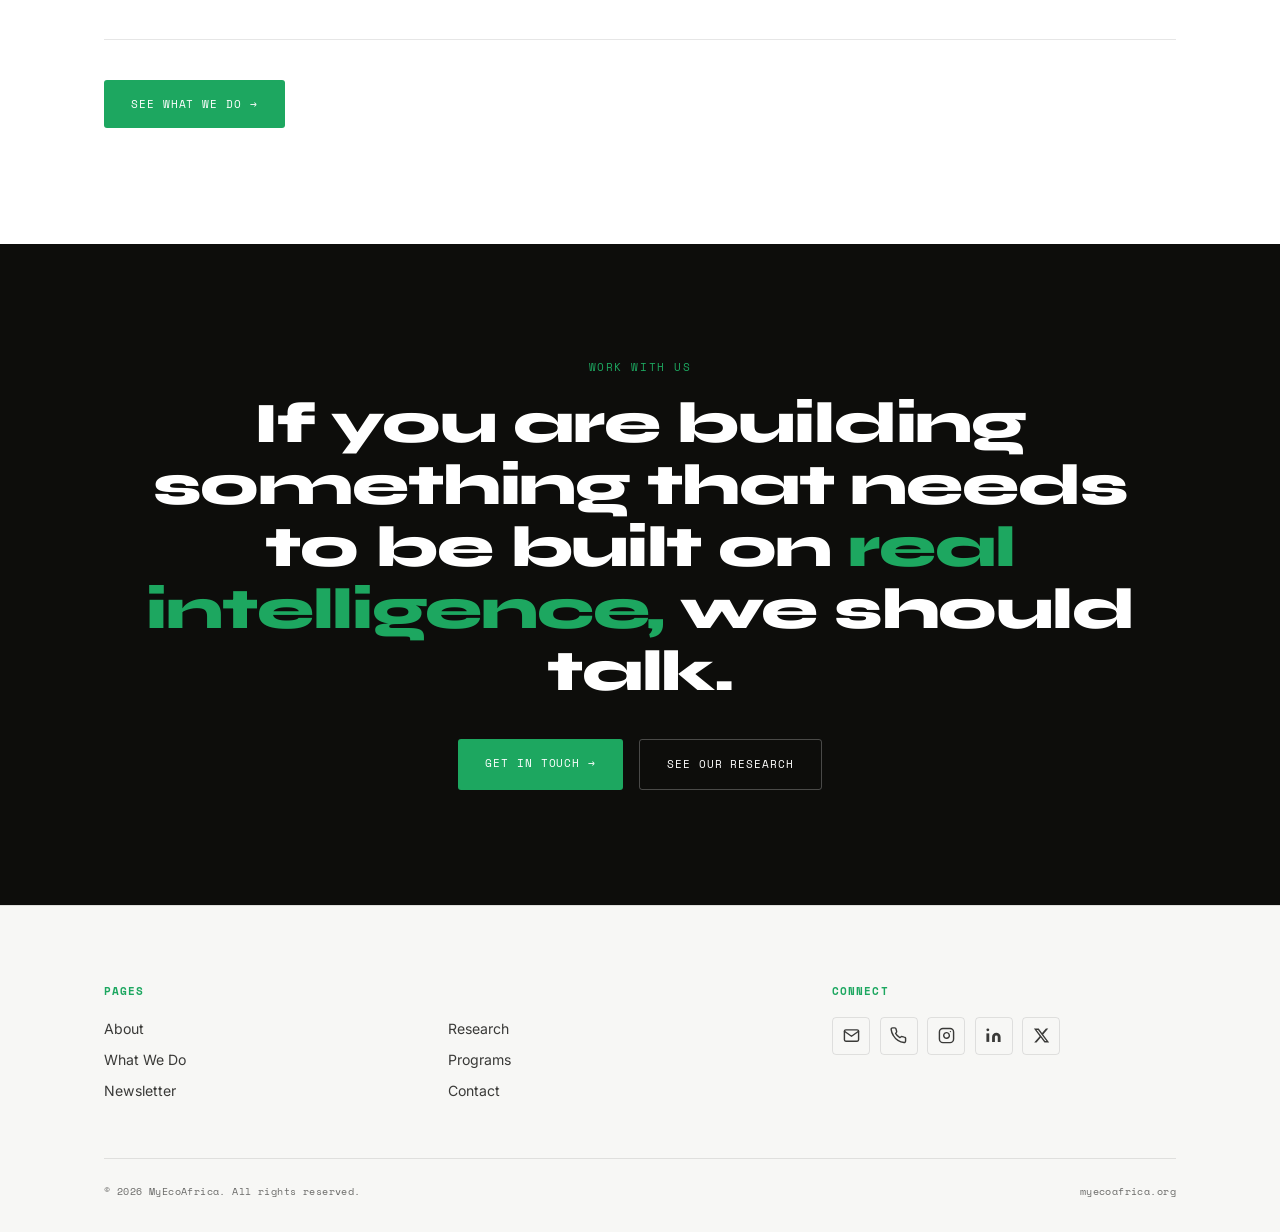
==== commit 73cb27ba: "Font overhaul, full-screen overlay nav, announce bar - Fonts: Cormorant Garamond + Plus Jakarta Sans" ====
--- a/about.html
+++ b/about.html
@@ -1,4 +1,4 @@
-<!DOCTYPE html>
+﻿<!DOCTYPE html>
 <html lang="en">
 <head>
 <meta charset="UTF-8" />
@@ -7,11 +7,15 @@
 <meta name="description" content="MyEcoAfrica is West Africa's sustainability intelligence company — research, media, and education working as one engine." />
 <link rel="preconnect" href="https://fonts.googleapis.com" />
 <link rel="preconnect" href="https://fonts.gstatic.com" crossorigin />
-<link href="https://fonts.googleapis.com/css2?family=Cormorant+Garamond:ital,wght@0,300;0,400;0,500;0,600;1,300;1,400;1,500&family=Plus+Jakarta+Sans:wght@300;400;500&family=Space+Mono:wght@400;700&display=swap" rel="stylesheet" />
+<link href="https://fonts.googleapis.com/css2?family=Syne:wght@400;700;800&family=Inter:wght@300;400;500&family=Space+Mono:wght@400;700&display=swap" rel="stylesheet" />
 <link rel="stylesheet" href="css/style.css" />
 <script src="https://identity.netlify.com/v1/netlify-identity-widget.js"></script>
 </head>
 <body>
+
+<div class="announce-bar">
+  <span>GESLP 2026 is now active across West Africa — <a href="programs.html">Learn more →</a></span>
+</div>
 
 <div class="marquee-band" aria-hidden="true">
   <div class="marquee-track">
--- a/css/style.css
+++ b/css/style.css
@@ -24,22 +24,22 @@
 body {
   background: var(--white);
   color: var(--ink);
-  font-family: 'Plus Jakarta Sans', sans-serif;
-  font-weight: 300;
+  font-family: 'Inter', sans-serif;
+  font-weight: 400;
   line-height: 1.65;
   overflow-x: hidden;
 }
 
 /* ── TYPOGRAPHY ── */
 .display {
-  font-family: 'Cormorant Garamond', serif;
-  font-weight: 400;
-  line-height: 1.1;
-  letter-spacing: -0.01em;
+  font-family: 'Syne', sans-serif;
+  font-weight: 800;
+  line-height: 1.08;
+  letter-spacing: -0.02em;
   color: var(--ink);
 }
 .display em {
-  font-style: italic;
+  font-style: normal;
   color: var(--green);
 }
 
@@ -134,35 +134,56 @@
   cursor: pointer;
 }
 
+/* ── ANNOUNCE BAR ── */
+.announce-bar {
+  background: var(--ink);
+  color: rgba(255,255,255,0.8);
+  text-align: center;
+  padding: 0.6rem 1rem;
+  font-family: 'Space Mono', monospace;
+  font-size: 0.6rem;
+  letter-spacing: 0.12em;
+  text-transform: uppercase;
+  position: relative;
+  z-index: 51;
+}
+.announce-bar a { color: var(--green); text-decoration: none; }
+.announce-bar a:hover { text-decoration: underline; }
+
 @media (max-width: 860px) {
   nav.main-nav {
     position: fixed;
-    top: 0; right: 0; bottom: 0;
-    width: min(78vw, 320px);
-    background: var(--white);
+    inset: 0;
+    width: 100%;
+    background: var(--ink);
     flex-direction: column;
-    padding: 6rem 2rem 2rem;
-    gap: 1.6rem;
-    transform: translateX(100%);
-    transition: transform 0.3s ease;
-    border-left: 1px solid var(--rule);
-    box-shadow: -8px 0 32px rgba(13,13,11,0.1);
+    align-items: center;
+    justify-content: center;
+    gap: 2.8rem;
+    opacity: 0;
+    pointer-events: none;
+    transition: opacity 0.3s ease;
+    z-index: 100;
   }
-  nav.main-nav.open { transform: translateX(0); }
-  .nav-toggle { display: block; }
+  nav.main-nav.open {
+    opacity: 1;
+    pointer-events: all;
+  }
+  nav.main-nav a {
+    font-family: 'Syne', sans-serif;
+    font-size: clamp(1.6rem, 7vw, 2.4rem);
+    font-weight: 800;
+    letter-spacing: -0.01em;
+    text-transform: uppercase;
+    color: rgba(255,255,255,0.75);
+  }
+  nav.main-nav a:hover,
+  nav.main-nav a.active { color: var(--green); }
+  .nav-logo { display: none !important; }
+  .nav-toggle { display: block; z-index: 110; }
+  .nav-toggle.open { color: var(--white); position: fixed; top: 1.2rem; right: clamp(1.5rem, 5vw, 4rem); }
   .nav-cta { display: none; }
-  nav.main-nav .nav-cta-mobile {
-    display: inline-block;
-    margin-top: 1rem;
-    background: var(--green);
-    color: var(--white);
-    padding: 0.7rem 1.2rem;
-    text-align: center;
-    font-family: 'Space Mono', monospace;
-    font-size: 0.68rem;
-    letter-spacing: 0.08em;
-    text-transform: uppercase;
-  }
+  nav.main-nav .nav-cta-mobile { display: none; }
 }
 
 /* ── BUTTONS ── */
@@ -256,10 +277,10 @@
 }
 .stat-cell:last-child { border-right: none; }
 .stat-num {
-  font-family: 'Cormorant Garamond', serif;
+  font-family: 'Syne', sans-serif;
   font-size: clamp(2rem, 3.5vw, 3rem);
   color: var(--white);
-  font-weight: 600;
+  font-weight: 800;
   line-height: 1;
 }
 .stat-label {
@@ -290,8 +311,9 @@
 
 /* ── PULL QUOTE ── */
 blockquote.pull {
-  font-family: 'Cormorant Garamond', serif;
-  font-style: italic;
+  font-family: 'Syne', sans-serif;
+  font-style: normal;
+  font-weight: 700;
   font-size: clamp(1.3rem, 2.4vw, 1.9rem);
   color: var(--ink-mid);
   line-height: 1.5;
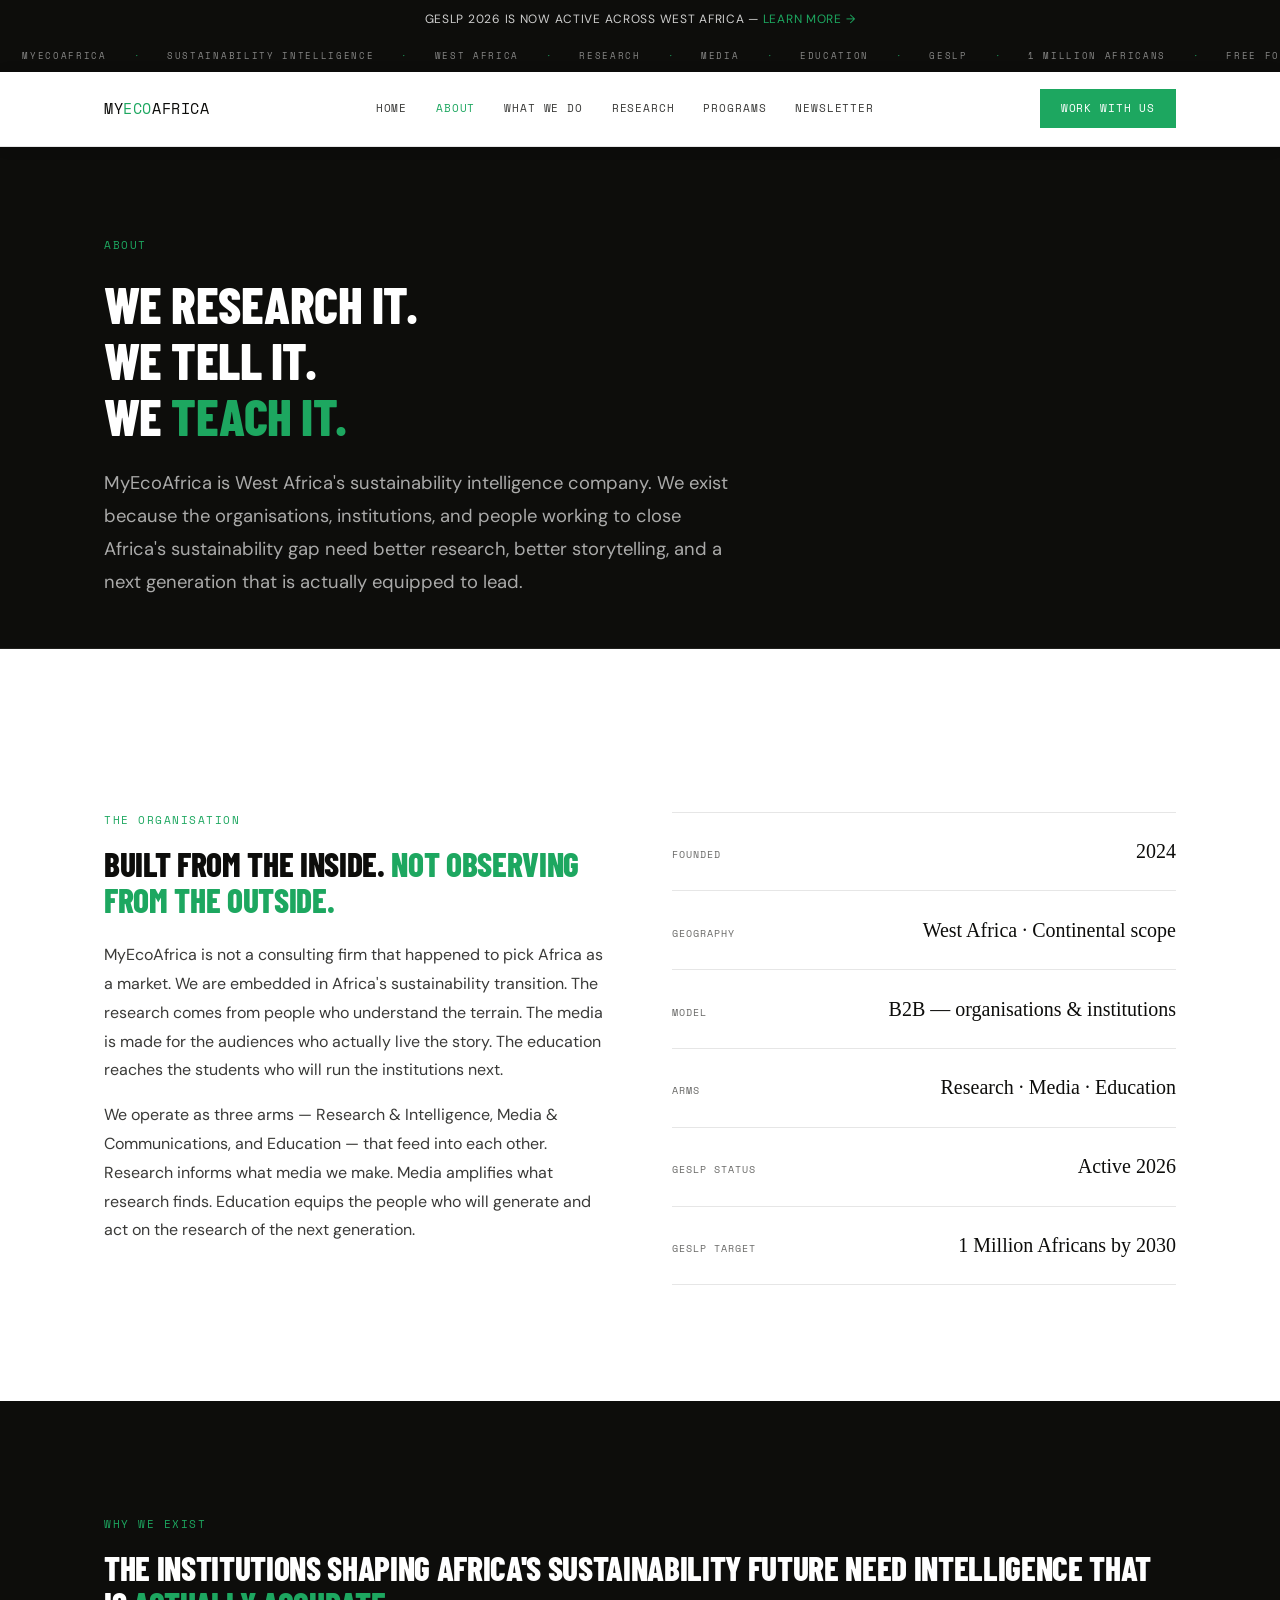
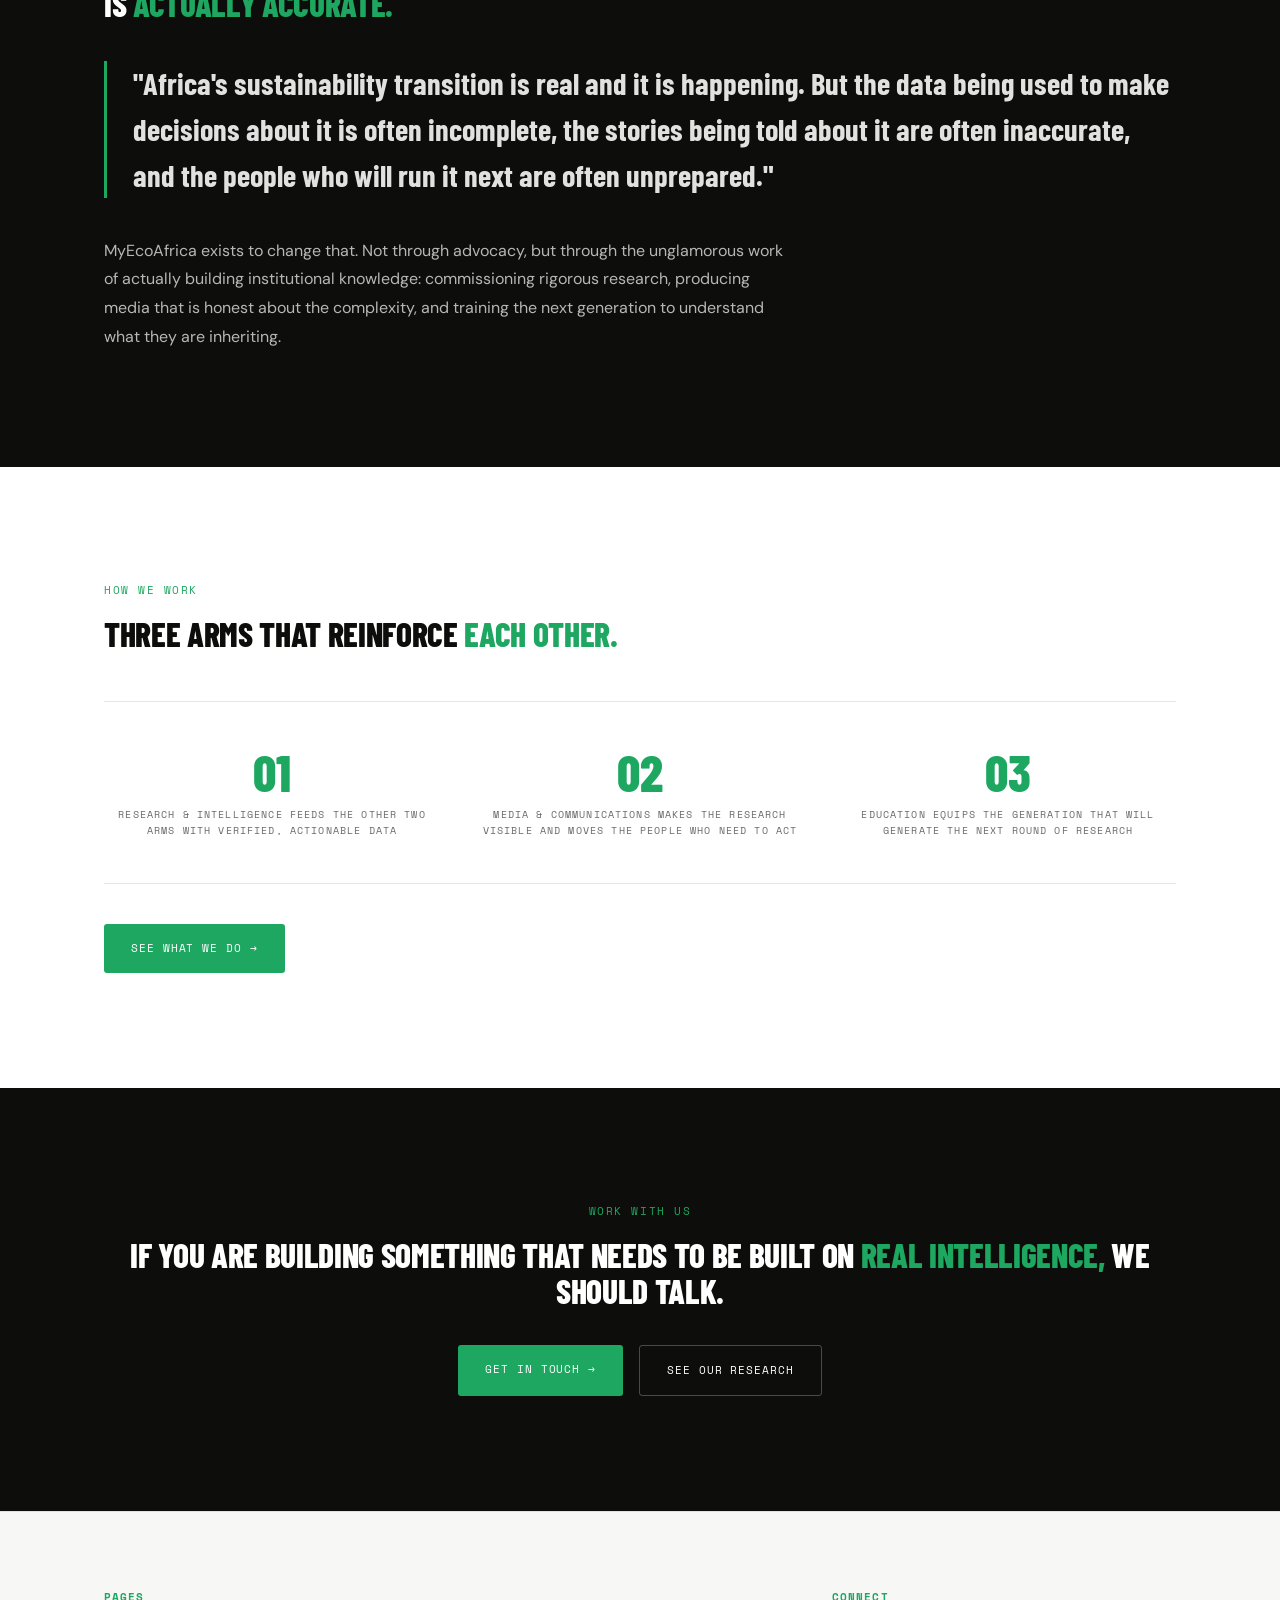
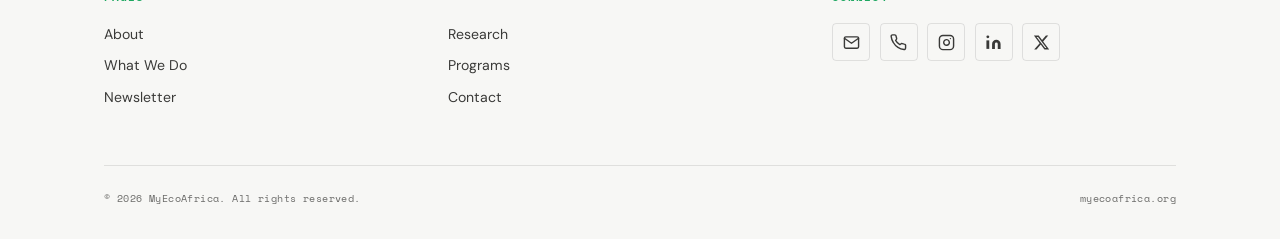
==== commit 75ceef8a: "Switch font system to Barlow Condensed + DM Sans; replace stat strip with 3-arm band - Replace Syne " ====
--- a/about.html
+++ b/about.html
@@ -7,7 +7,7 @@
 <meta name="description" content="MyEcoAfrica is West Africa's sustainability intelligence company — research, media, and education working as one engine." />
 <link rel="preconnect" href="https://fonts.googleapis.com" />
 <link rel="preconnect" href="https://fonts.gstatic.com" crossorigin />
-<link href="https://fonts.googleapis.com/css2?family=Syne:wght@400;700;800&family=Inter:wght@300;400;500&family=Space+Mono:wght@400;700&display=swap" rel="stylesheet" />
+<link href="https://fonts.googleapis.com/css2?family=Barlow+Condensed:wght@700;800&family=DM+Sans:wght@300;400;500&family=Space+Mono:wght@400;700&display=swap" rel="stylesheet" />
 <link rel="stylesheet" href="css/style.css" />
 <script src="https://identity.netlify.com/v1/netlify-identity-widget.js"></script>
 </head>
--- a/css/style.css
+++ b/css/style.css
@@ -24,7 +24,7 @@
 body {
   background: var(--white);
   color: var(--ink);
-  font-family: 'Inter', sans-serif;
+  font-family: 'DM Sans', sans-serif;
   font-weight: 400;
   line-height: 1.65;
   overflow-x: hidden;
@@ -32,10 +32,11 @@
 
 /* ── TYPOGRAPHY ── */
 .display {
-  font-family: 'Syne', sans-serif;
+  font-family: 'Barlow Condensed', sans-serif;
   font-weight: 800;
-  line-height: 1.08;
-  letter-spacing: -0.02em;
+  line-height: 1.1;
+  letter-spacing: -0.01em;
+  text-transform: uppercase;
   color: var(--ink);
 }
 .display em {
@@ -50,9 +51,9 @@
   text-transform: uppercase;
 }
 
-h1.display { font-size: clamp(2.8rem, 7vw, 5.5rem); }
-h2.display { font-size: clamp(2rem, 4.5vw, 3.6rem); }
-h3.display { font-size: clamp(1.3rem, 2.4vw, 2rem); }
+h1.display { font-size: clamp(2rem, 4vw, 3.4rem); }
+h2.display { font-size: clamp(1.5rem, 2.6vw, 2.2rem); }
+h3.display { font-size: clamp(1.1rem, 1.5vw, 1.4rem); }
 
 p { font-size: 1rem; color: var(--ink-mid); line-height: 1.8; }
 p.lead { font-size: 1.15rem; color: var(--ink-mid); }
@@ -134,15 +135,18 @@
   cursor: pointer;
 }
 
+/* Hide the mobile-only CTA link on desktop */
+nav.main-nav .nav-cta-mobile { display: none; }
+
 /* ── ANNOUNCE BAR ── */
 .announce-bar {
   background: var(--ink);
   color: rgba(255,255,255,0.8);
   text-align: center;
   padding: 0.6rem 1rem;
-  font-family: 'Space Mono', monospace;
-  font-size: 0.6rem;
-  letter-spacing: 0.12em;
+  font-family: 'DM Sans', sans-serif;
+  font-size: 0.75rem;
+  letter-spacing: 0.06em;
   text-transform: uppercase;
   position: relative;
   z-index: 51;
@@ -170,10 +174,10 @@
     pointer-events: all;
   }
   nav.main-nav a {
-    font-family: 'Syne', sans-serif;
-    font-size: clamp(1.6rem, 7vw, 2.4rem);
-    font-weight: 800;
-    letter-spacing: -0.01em;
+    font-family: 'Barlow Condensed', sans-serif;
+    font-size: clamp(1.1rem, 5vw, 1.6rem);
+    font-weight: 700;
+    letter-spacing: 0.04em;
     text-transform: uppercase;
     color: rgba(255,255,255,0.75);
   }
@@ -183,7 +187,20 @@
   .nav-toggle { display: block; z-index: 110; }
   .nav-toggle.open { color: var(--white); position: fixed; top: 1.2rem; right: clamp(1.5rem, 5vw, 4rem); }
   .nav-cta { display: none; }
-  nav.main-nav .nav-cta-mobile { display: none; }
+  nav.main-nav .nav-cta-mobile {
+    display: block;
+    font-family: 'Barlow Condensed', sans-serif;
+    font-size: clamp(1rem, 4.5vw, 1.4rem);
+    font-weight: 700;
+    text-transform: uppercase;
+    color: var(--green);
+    letter-spacing: 0.04em;
+    margin-top: 1rem;
+    padding-top: 1.5rem;
+    border-top: 1px solid rgba(255,255,255,0.12);
+    width: 100%;
+    text-align: center;
+  }
 }
 
 /* ── BUTTONS ── */
@@ -277,7 +294,7 @@
 }
 .stat-cell:last-child { border-right: none; }
 .stat-num {
-  font-family: 'Syne', sans-serif;
+  font-family: 'Barlow Condensed', sans-serif;
   font-size: clamp(2rem, 3.5vw, 3rem);
   color: var(--white);
   font-weight: 800;
@@ -298,6 +315,60 @@
   .stat-cell { border-bottom: 1px solid rgba(255,255,255,0.15); }
 }
 
+/* ── ARMS BAND (3-arm showcase, replaces green stat strip) ── */
+.arms-band {
+  background: var(--ink);
+  border-top: 1px solid rgba(255,255,255,0.08);
+  border-bottom: 1px solid rgba(255,255,255,0.08);
+}
+.arms-band-inner {
+  display: grid;
+  grid-template-columns: repeat(3, 1fr);
+  max-width: 1200px;
+  margin: 0 auto;
+  padding: 0 clamp(1.5rem, 5vw, 4rem);
+}
+.arm-band-item {
+  padding: 2.4rem clamp(0.8rem, 2vw, 1.8rem);
+  border-right: 1px solid rgba(255,255,255,0.08);
+  display: flex;
+  flex-direction: column;
+  gap: 0.4rem;
+}
+.arm-band-item:last-child { border-right: none; }
+.arm-band-num {
+  font-family: 'Space Mono', monospace;
+  font-size: 0.58rem;
+  color: var(--green);
+  letter-spacing: 0.15em;
+  margin-bottom: 0.2rem;
+}
+.arm-band-name {
+  font-family: 'Barlow Condensed', sans-serif;
+  font-weight: 700;
+  font-size: clamp(1rem, 1.3vw, 1.2rem);
+  color: var(--white);
+  text-transform: uppercase;
+  letter-spacing: 0.03em;
+  line-height: 1.2;
+}
+.arm-band-desc {
+  font-family: 'DM Sans', sans-serif;
+  font-size: 0.8rem;
+  color: rgba(255,255,255,0.42);
+  line-height: 1.55;
+  margin-top: 0.1rem;
+}
+@media (max-width: 640px) {
+  .arms-band-inner { grid-template-columns: 1fr; }
+  .arm-band-item {
+    border-right: none;
+    border-bottom: 1px solid rgba(255,255,255,0.08);
+    padding: 1.6rem 0;
+  }
+  .arm-band-item:last-child { border-bottom: none; }
+}
+
 /* ── SECTION LABEL ── */
 .section-label {
   font-family: 'Space Mono', monospace;
@@ -311,7 +382,7 @@
 
 /* ── PULL QUOTE ── */
 blockquote.pull {
-  font-family: 'Syne', sans-serif;
+  font-family: 'Barlow Condensed', sans-serif;
   font-style: normal;
   font-weight: 700;
   font-size: clamp(1.3rem, 2.4vw, 1.9rem);
@@ -405,10 +476,10 @@
   box-shadow: 0 4px 16px rgba(29,167,96,0.1);
 }
 .map-stat-num {
-  font-family: 'Cormorant Garamond', serif;
+  font-family: 'Barlow Condensed', sans-serif;
   font-size: 2.2rem;
   color: var(--green);
-  font-weight: 500;
+  font-weight: 800;
   line-height: 1;
 }
 .map-stat-label {
@@ -575,7 +646,7 @@
   border: 1.5px solid var(--rule);
   color: var(--ink);
   padding: 0.85rem 1rem;
-  font-family: 'Plus Jakarta Sans', sans-serif;
+  font-family: 'DM Sans', sans-serif;
   font-size: 0.95rem;
   border-radius: 4px;
   transition: border-color 0.2s;
@@ -606,11 +677,15 @@
 /* ── PAGE HEADER ── */
 .page-header {
   position: relative;
-  background: var(--white);
+  background: var(--ink);
   padding: clamp(3.5rem, 7vw, 6rem) 0 clamp(2rem, 4vw, 3rem);
-  border-bottom: 1px solid var(--rule);
+  border-bottom: 1px solid rgba(255,255,255,0.08);
   overflow: hidden;
 }
+.page-header .display      { color: var(--white); }
+.page-header .display em   { color: var(--green); }
+.page-header p.lead        { color: rgba(255,255,255,0.65); }
+.page-header .eyebrow      { color: var(--green); }
 #page-canvas {
   position: absolute;
   inset: 0;
@@ -675,7 +750,9 @@
   .page-header { padding: 2.2rem 0 1.6rem; }
 
   /* Typography */
-  h1.display { font-size: clamp(2rem, 9.5vw, 2.8rem); }
+  h1.display { font-size: clamp(2rem, 10vw, 3rem); }
+  h2.display { font-size: clamp(1.5rem, 7vw, 2.2rem); }
+  h3.display { font-size: clamp(1.1rem, 4.5vw, 1.4rem); }
   p.lead { font-size: 1rem; }
   blockquote.pull { font-size: 1.1rem; padding-left: 1rem; }
 
@@ -752,6 +829,23 @@
 .section-dark .btn-ghost              { border-color: rgba(255,255,255,0.28); color: var(--white); }
 .section-dark .btn-ghost:hover        { border-color: var(--green); color: var(--green); }
 
+/* ── HERO DARK ── */
+.hero {
+  background: var(--ink);
+  border-bottom-color: rgba(255,255,255,0.08);
+}
+.hero .display            { color: var(--white); }
+.hero .display em         { color: var(--green); }
+.hero p.lead              { color: rgba(255,255,255,0.65); }
+.hero .eyebrow            { color: var(--green); }
+.hero .btn-ghost          { border-color: rgba(255,255,255,0.3); color: rgba(255,255,255,0.8); }
+.hero .btn-ghost:hover    { border-color: var(--green); color: var(--green); }
+
+/* 4-stat homepage strip */
+.stat-grid-4 { grid-template-columns: repeat(4, 1fr) !important; }
+@media (max-width: 860px) { .stat-grid-4 { grid-template-columns: repeat(2, 1fr) !important; } }
+@media (max-width: 540px) { .stat-grid-4 { grid-template-columns: repeat(2, 1fr) !important; } }
+
 /* ── HERO SPLIT ── */
 .hero-inner {
   display: grid;
@@ -767,33 +861,35 @@
 }
 
 /* ── ARM ROWS (editorial numbered list) ── */
-.arm-rows { margin-top: 3.5rem; border-top: 1px solid var(--rule); }
+.arm-rows { margin-top: 3rem; border-top: 1px solid var(--rule); }
 .arm-row {
   display: grid;
-  grid-template-columns: 90px 220px 1fr;
-  gap: 2.5rem;
-  padding: 3rem 0;
+  grid-template-columns: 56px 1fr;
+  gap: 2rem;
+  padding: 2.4rem 0;
   border-bottom: 1px solid var(--rule);
   align-items: start;
   transition: background 0.25s;
 }
-.arm-row:hover { background: var(--off-white); padding-left: 1.2rem; padding-right: 1.2rem; margin: 0 -1.2rem; }
+.arm-row:hover { background: var(--off-white); }
 .arm-index {
-  font-family: 'Cormorant Garamond', serif;
-  font-size: clamp(2.8rem, 5vw, 4rem);
-  font-weight: 300;
-  color: var(--green);
-  opacity: 0.55;
-  line-height: 1;
-}
-.arm-row h3.display { font-size: clamp(1.4rem, 2.2vw, 1.9rem); line-height: 1.2; }
-@media (max-width: 860px) {
-  .arm-row { grid-template-columns: 60px 1fr; }
-  .arm-row > div:last-child { display: none; }
-}
+  font-family: 'Barlow Condensed', sans-serif;
+  font-size: clamp(1.4rem, 1.8vw, 1.8rem);
+  font-weight: 800;
+  color: var(--green);
+  opacity: 0.45;
+  line-height: 1.1;
+  padding-top: 0.1rem;
+}
+.arm-row h3.display {
+  font-size: clamp(1.1rem, 1.5vw, 1.4rem);
+  line-height: 1.25;
+  margin-bottom: 0.9rem;
+}
+.arm-row p { margin-top: 0; }
 @media (max-width: 540px) {
-  .arm-row { grid-template-columns: 50px 1fr; gap: 1.2rem; padding: 2rem 0; }
-  .arm-index { font-size: 2.4rem; }
+  .arm-row { grid-template-columns: 40px 1fr; gap: 1.2rem; padding: 1.8rem 0; }
+  .arm-index { font-size: 1.1rem; }
 }
 
 /* ── RESEARCH GRID & CARDS ── */
@@ -846,9 +942,9 @@
   align-items: center;
 }
 .geslp-num {
-  font-family: 'Cormorant Garamond', serif;
+  font-family: 'Barlow Condensed', sans-serif;
   font-size: clamp(5rem, 11vw, 9rem);
-  font-weight: 300;
+  font-weight: 800;
   color: var(--green);
   line-height: 1;
 }
@@ -877,9 +973,9 @@
 }
 .stat-row-item { text-align: center; }
 .stat-row-num {
-  font-family: 'Cormorant Garamond', serif;
-  font-size: clamp(2.8rem, 5vw, 4.4rem);
-  font-weight: 300;
+  font-family: 'Barlow Condensed', sans-serif;
+  font-size: clamp(2rem, 4vw, 3.4rem);
+  font-weight: 800;
   color: var(--green);
   line-height: 1;
   display: block;
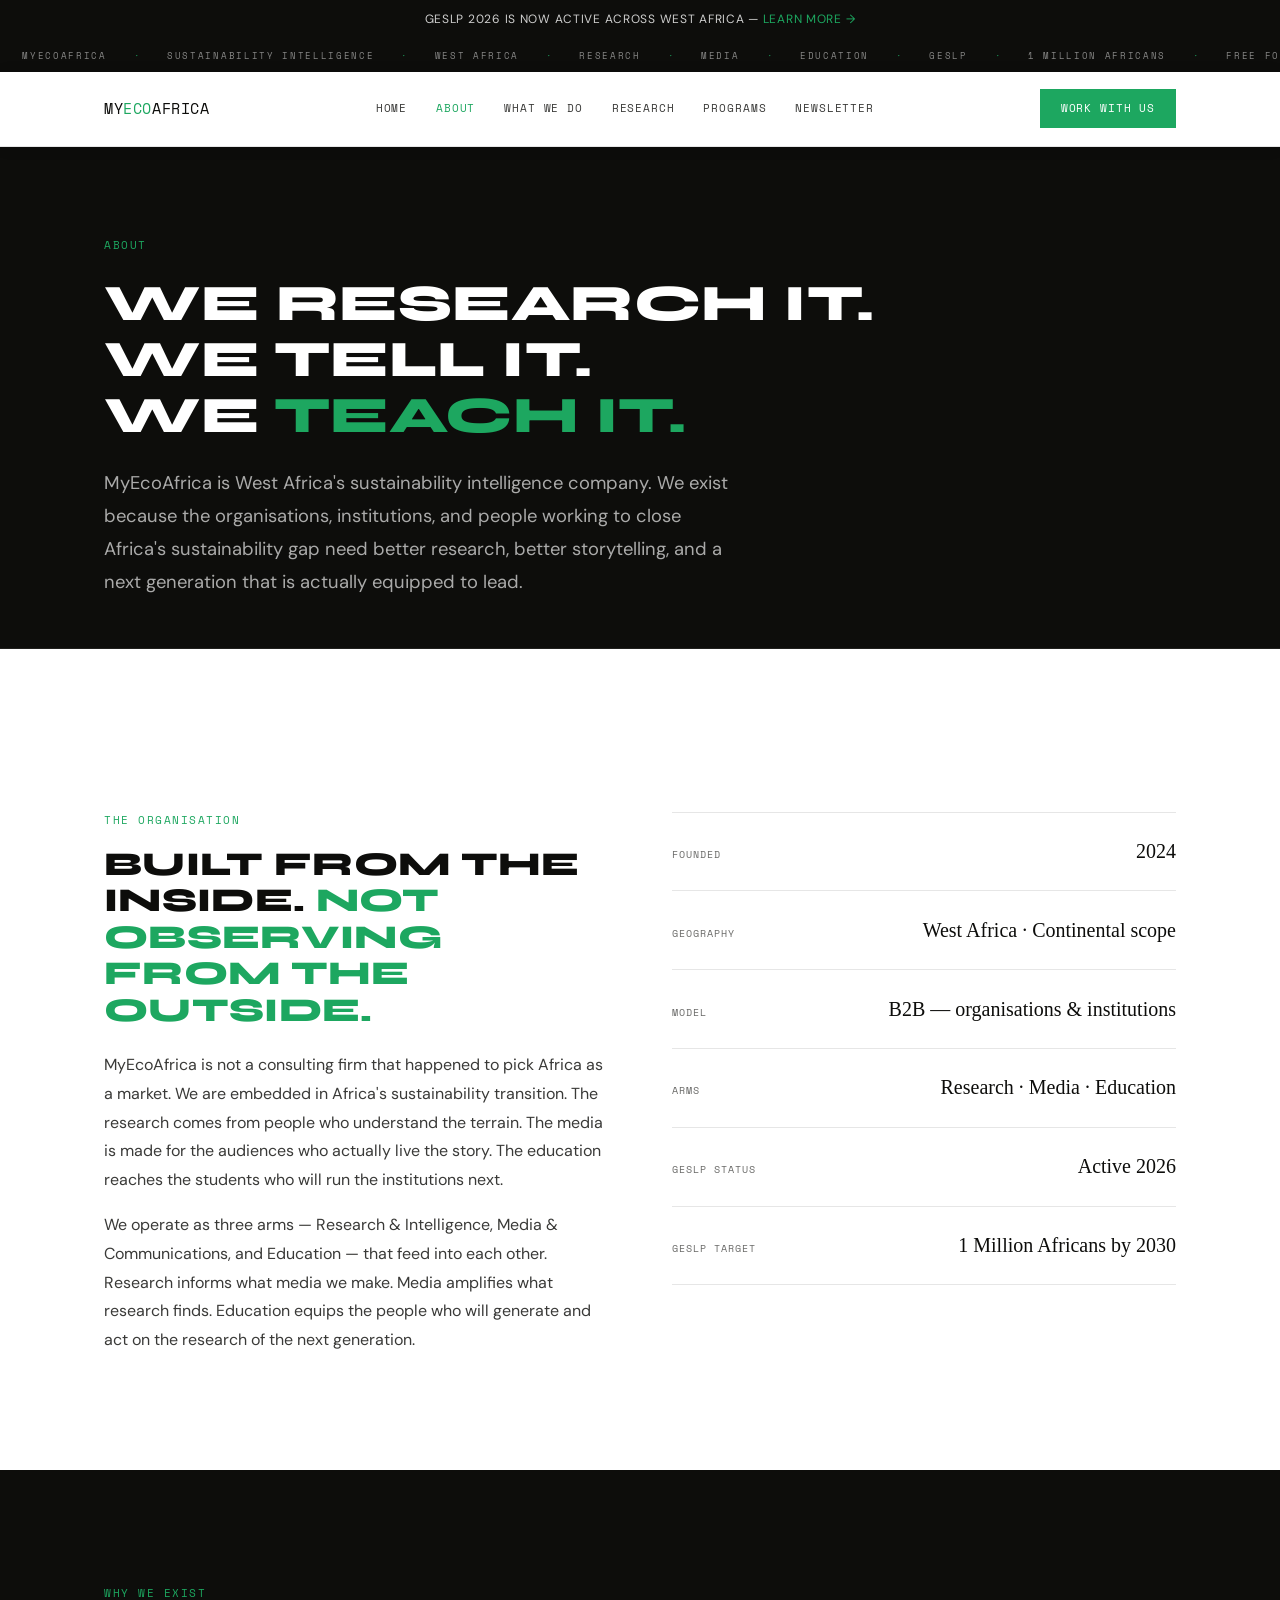
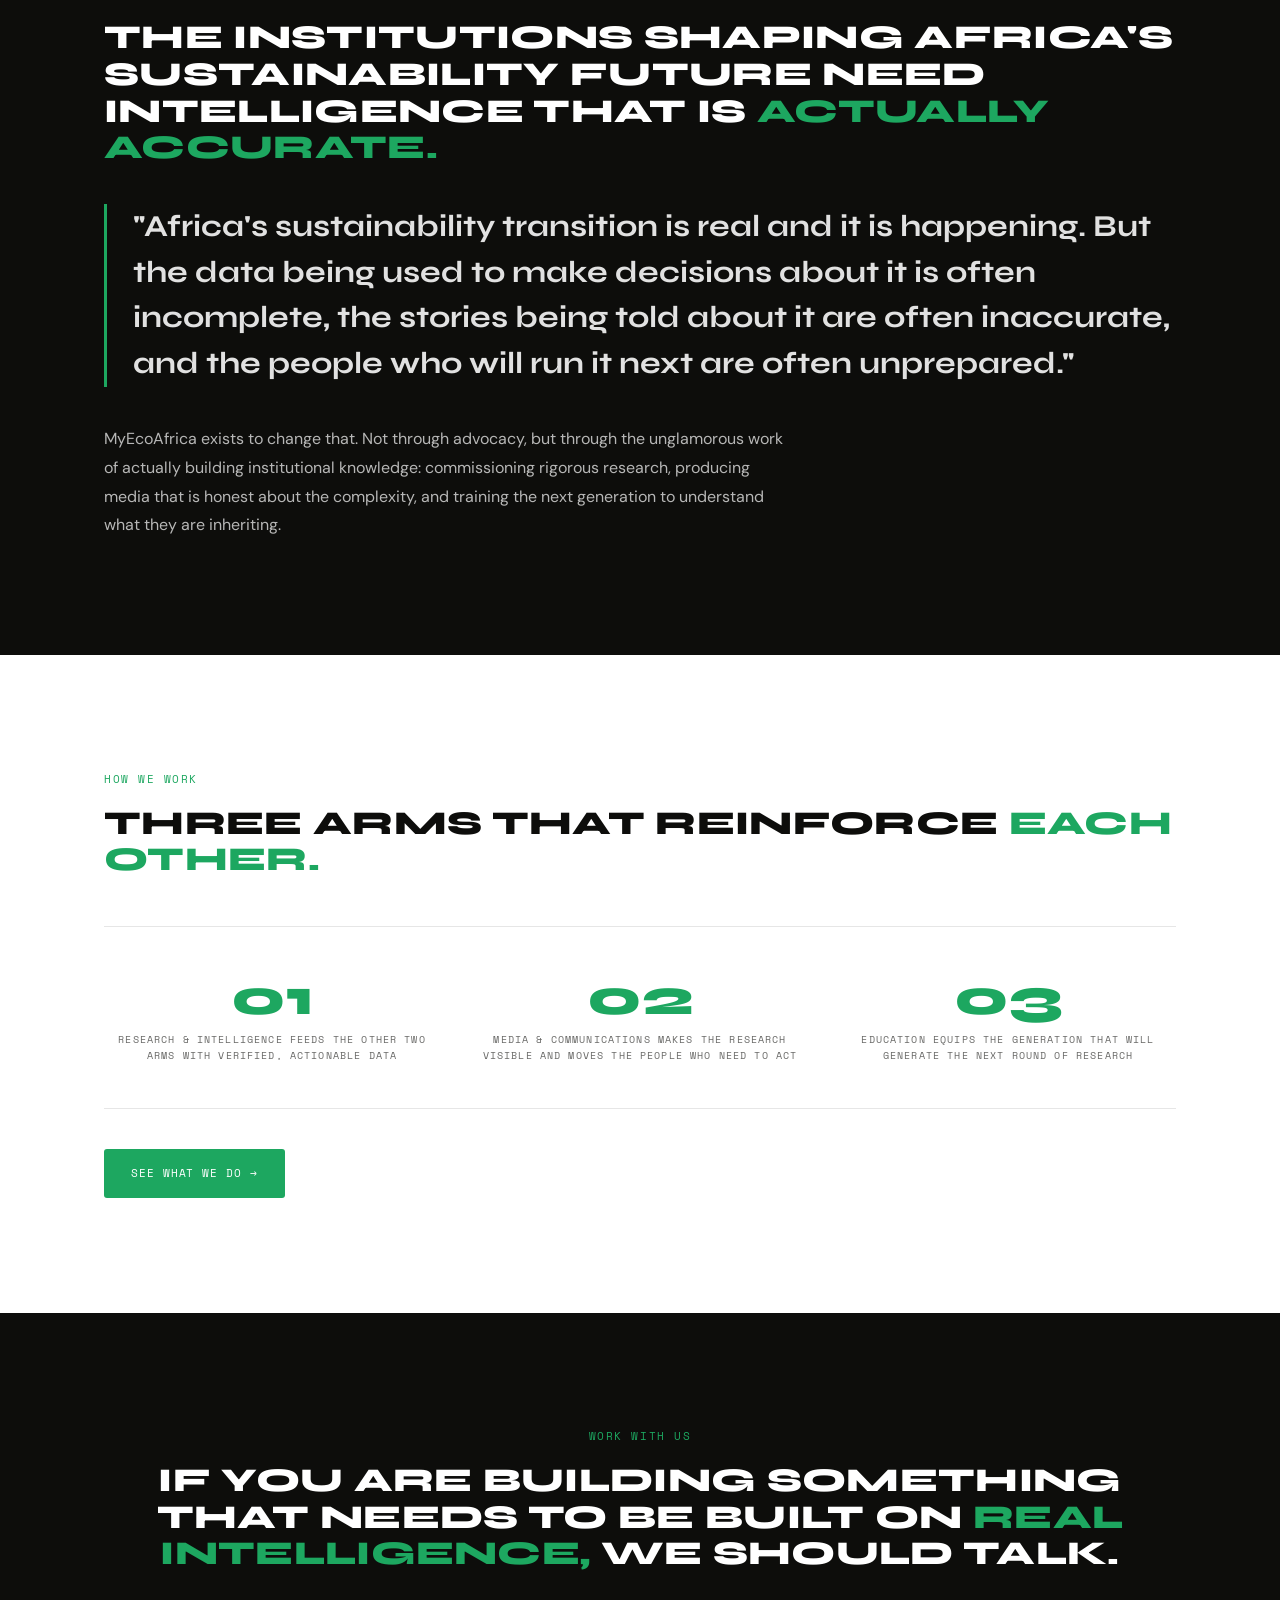
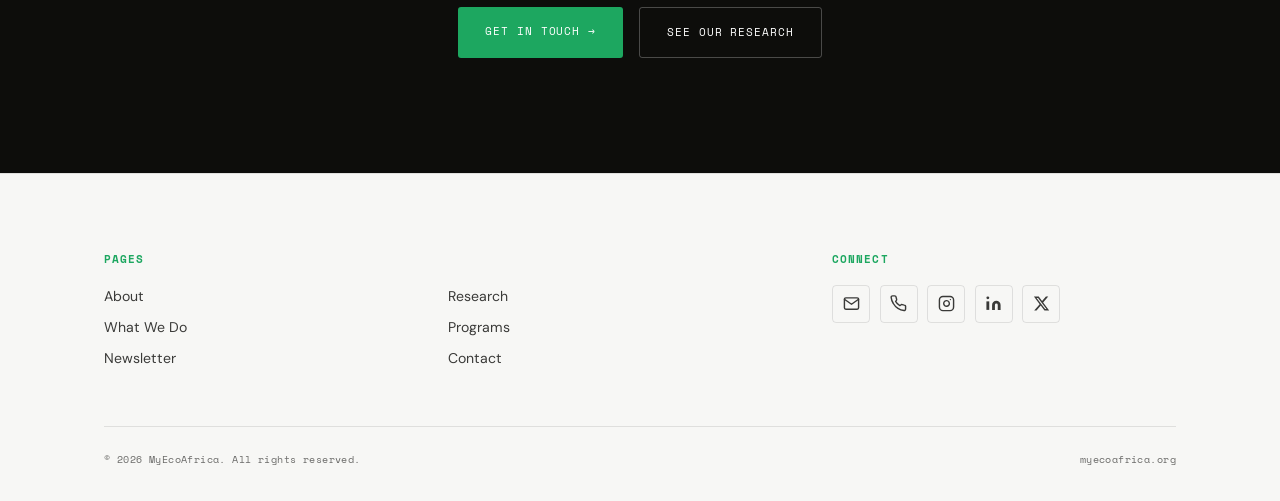
==== commit fd0b0c20: "Revert to Syne display font; green arms band; fix hero overflow; reduce nav dropdown size - Restore " ====
--- a/about.html
+++ b/about.html
@@ -7,7 +7,7 @@
 <meta name="description" content="MyEcoAfrica is West Africa's sustainability intelligence company — research, media, and education working as one engine." />
 <link rel="preconnect" href="https://fonts.googleapis.com" />
 <link rel="preconnect" href="https://fonts.gstatic.com" crossorigin />
-<link href="https://fonts.googleapis.com/css2?family=Barlow+Condensed:wght@700;800&family=DM+Sans:wght@300;400;500&family=Space+Mono:wght@400;700&display=swap" rel="stylesheet" />
+<link href="https://fonts.googleapis.com/css2?family=Syne:wght@700;800&family=DM+Sans:wght@300;400;500&family=Space+Mono:wght@400;700&display=swap" rel="stylesheet" />
 <link rel="stylesheet" href="css/style.css" />
 <script src="https://identity.netlify.com/v1/netlify-identity-widget.js"></script>
 </head>
--- a/css/style.css
+++ b/css/style.css
@@ -32,10 +32,10 @@
 
 /* ── TYPOGRAPHY ── */
 .display {
-  font-family: 'Barlow Condensed', sans-serif;
+  font-family: 'Syne', sans-serif;
   font-weight: 800;
   line-height: 1.1;
-  letter-spacing: -0.01em;
+  letter-spacing: 0.01em;
   text-transform: uppercase;
   color: var(--ink);
 }
@@ -174,10 +174,10 @@
     pointer-events: all;
   }
   nav.main-nav a {
-    font-family: 'Barlow Condensed', sans-serif;
-    font-size: clamp(1.1rem, 5vw, 1.6rem);
-    font-weight: 700;
-    letter-spacing: 0.04em;
+    font-family: 'Syne', sans-serif;
+    font-size: clamp(0.9rem, 3.5vw, 1.1rem);
+    font-weight: 800;
+    letter-spacing: -0.01em;
     text-transform: uppercase;
     color: rgba(255,255,255,0.75);
   }
@@ -189,12 +189,12 @@
   .nav-cta { display: none; }
   nav.main-nav .nav-cta-mobile {
     display: block;
-    font-family: 'Barlow Condensed', sans-serif;
-    font-size: clamp(1rem, 4.5vw, 1.4rem);
-    font-weight: 700;
+    font-family: 'Syne', sans-serif;
+    font-size: clamp(0.85rem, 3.5vw, 1rem);
+    font-weight: 800;
     text-transform: uppercase;
     color: var(--green);
-    letter-spacing: 0.04em;
+    letter-spacing: -0.01em;
     margin-top: 1rem;
     padding-top: 1.5rem;
     border-top: 1px solid rgba(255,255,255,0.12);
@@ -254,7 +254,7 @@
   background: var(--white);
   padding-top: clamp(5rem, 10vw, 9rem);
   padding-bottom: clamp(5rem, 10vw, 9rem);
-  overflow: hidden;
+  overflow: clip;
   border-bottom: 1px solid var(--rule);
 }
 #hero-canvas {
@@ -294,7 +294,7 @@
 }
 .stat-cell:last-child { border-right: none; }
 .stat-num {
-  font-family: 'Barlow Condensed', sans-serif;
+  font-family: 'Syne', sans-serif;
   font-size: clamp(2rem, 3.5vw, 3rem);
   color: var(--white);
   font-weight: 800;
@@ -317,9 +317,7 @@
 
 /* ── ARMS BAND (3-arm showcase, replaces green stat strip) ── */
 .arms-band {
-  background: var(--ink);
-  border-top: 1px solid rgba(255,255,255,0.08);
-  border-bottom: 1px solid rgba(255,255,255,0.08);
+  background: var(--green);
 }
 .arms-band-inner {
   display: grid;
@@ -330,7 +328,7 @@
 }
 .arm-band-item {
   padding: 2.4rem clamp(0.8rem, 2vw, 1.8rem);
-  border-right: 1px solid rgba(255,255,255,0.08);
+  border-right: 1px solid rgba(255,255,255,0.22);
   display: flex;
   flex-direction: column;
   gap: 0.4rem;
@@ -339,23 +337,23 @@
 .arm-band-num {
   font-family: 'Space Mono', monospace;
   font-size: 0.58rem;
-  color: var(--green);
+  color: rgba(255,255,255,0.65);
   letter-spacing: 0.15em;
   margin-bottom: 0.2rem;
 }
 .arm-band-name {
-  font-family: 'Barlow Condensed', sans-serif;
-  font-weight: 700;
+  font-family: 'Syne', sans-serif;
+  font-weight: 800;
   font-size: clamp(1rem, 1.3vw, 1.2rem);
   color: var(--white);
   text-transform: uppercase;
-  letter-spacing: 0.03em;
+  letter-spacing: 0.01em;
   line-height: 1.2;
 }
 .arm-band-desc {
   font-family: 'DM Sans', sans-serif;
   font-size: 0.8rem;
-  color: rgba(255,255,255,0.42);
+  color: rgba(255,255,255,0.78);
   line-height: 1.55;
   margin-top: 0.1rem;
 }
@@ -363,7 +361,7 @@
   .arms-band-inner { grid-template-columns: 1fr; }
   .arm-band-item {
     border-right: none;
-    border-bottom: 1px solid rgba(255,255,255,0.08);
+    border-bottom: 1px solid rgba(255,255,255,0.22);
     padding: 1.6rem 0;
   }
   .arm-band-item:last-child { border-bottom: none; }
@@ -382,7 +380,7 @@
 
 /* ── PULL QUOTE ── */
 blockquote.pull {
-  font-family: 'Barlow Condensed', sans-serif;
+  font-family: 'Syne', sans-serif;
   font-style: normal;
   font-weight: 700;
   font-size: clamp(1.3rem, 2.4vw, 1.9rem);
@@ -476,7 +474,7 @@
   box-shadow: 0 4px 16px rgba(29,167,96,0.1);
 }
 .map-stat-num {
-  font-family: 'Barlow Condensed', sans-serif;
+  font-family: 'Syne', sans-serif;
   font-size: 2.2rem;
   color: var(--green);
   font-weight: 800;
@@ -873,7 +871,7 @@
 }
 .arm-row:hover { background: var(--off-white); }
 .arm-index {
-  font-family: 'Barlow Condensed', sans-serif;
+  font-family: 'Syne', sans-serif;
   font-size: clamp(1.4rem, 1.8vw, 1.8rem);
   font-weight: 800;
   color: var(--green);
@@ -942,7 +940,7 @@
   align-items: center;
 }
 .geslp-num {
-  font-family: 'Barlow Condensed', sans-serif;
+  font-family: 'Syne', sans-serif;
   font-size: clamp(5rem, 11vw, 9rem);
   font-weight: 800;
   color: var(--green);
@@ -973,7 +971,7 @@
 }
 .stat-row-item { text-align: center; }
 .stat-row-num {
-  font-family: 'Barlow Condensed', sans-serif;
+  font-family: 'Syne', sans-serif;
   font-size: clamp(2rem, 4vw, 3.4rem);
   font-weight: 800;
   color: var(--green);
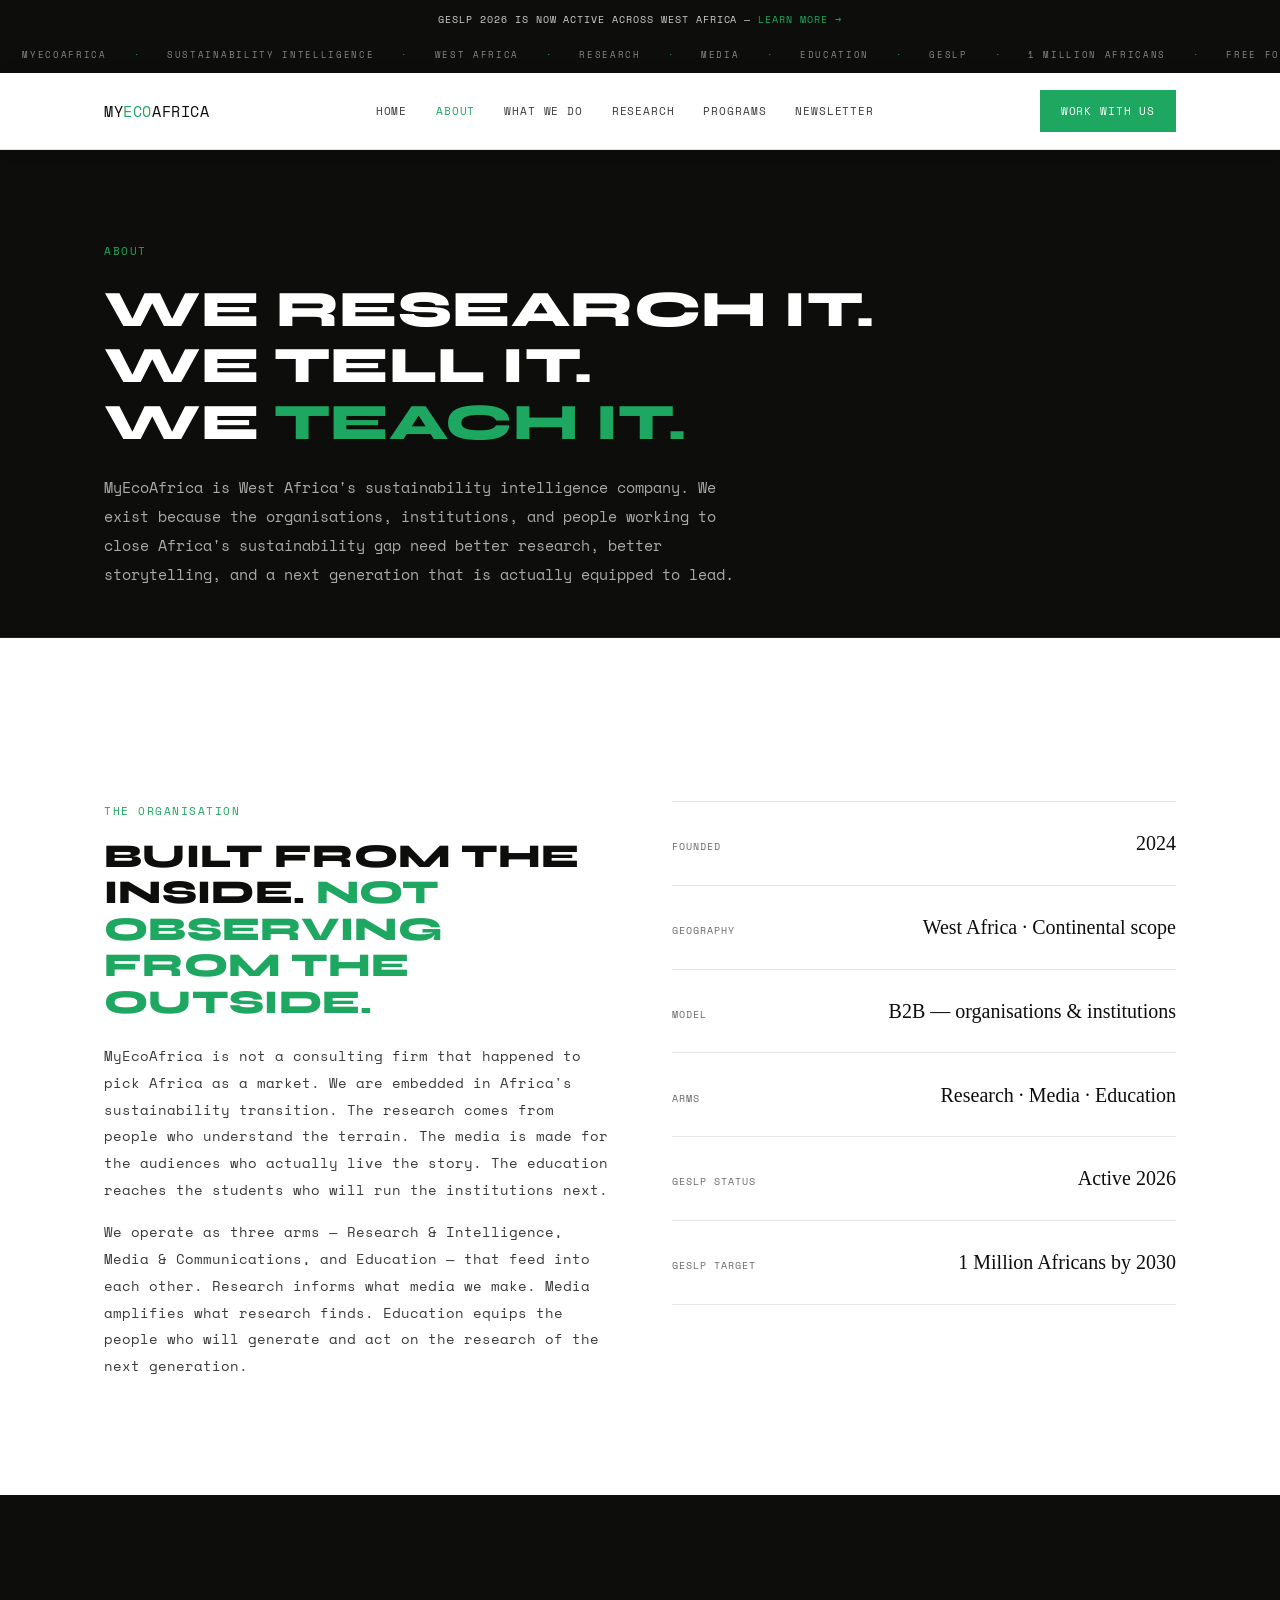
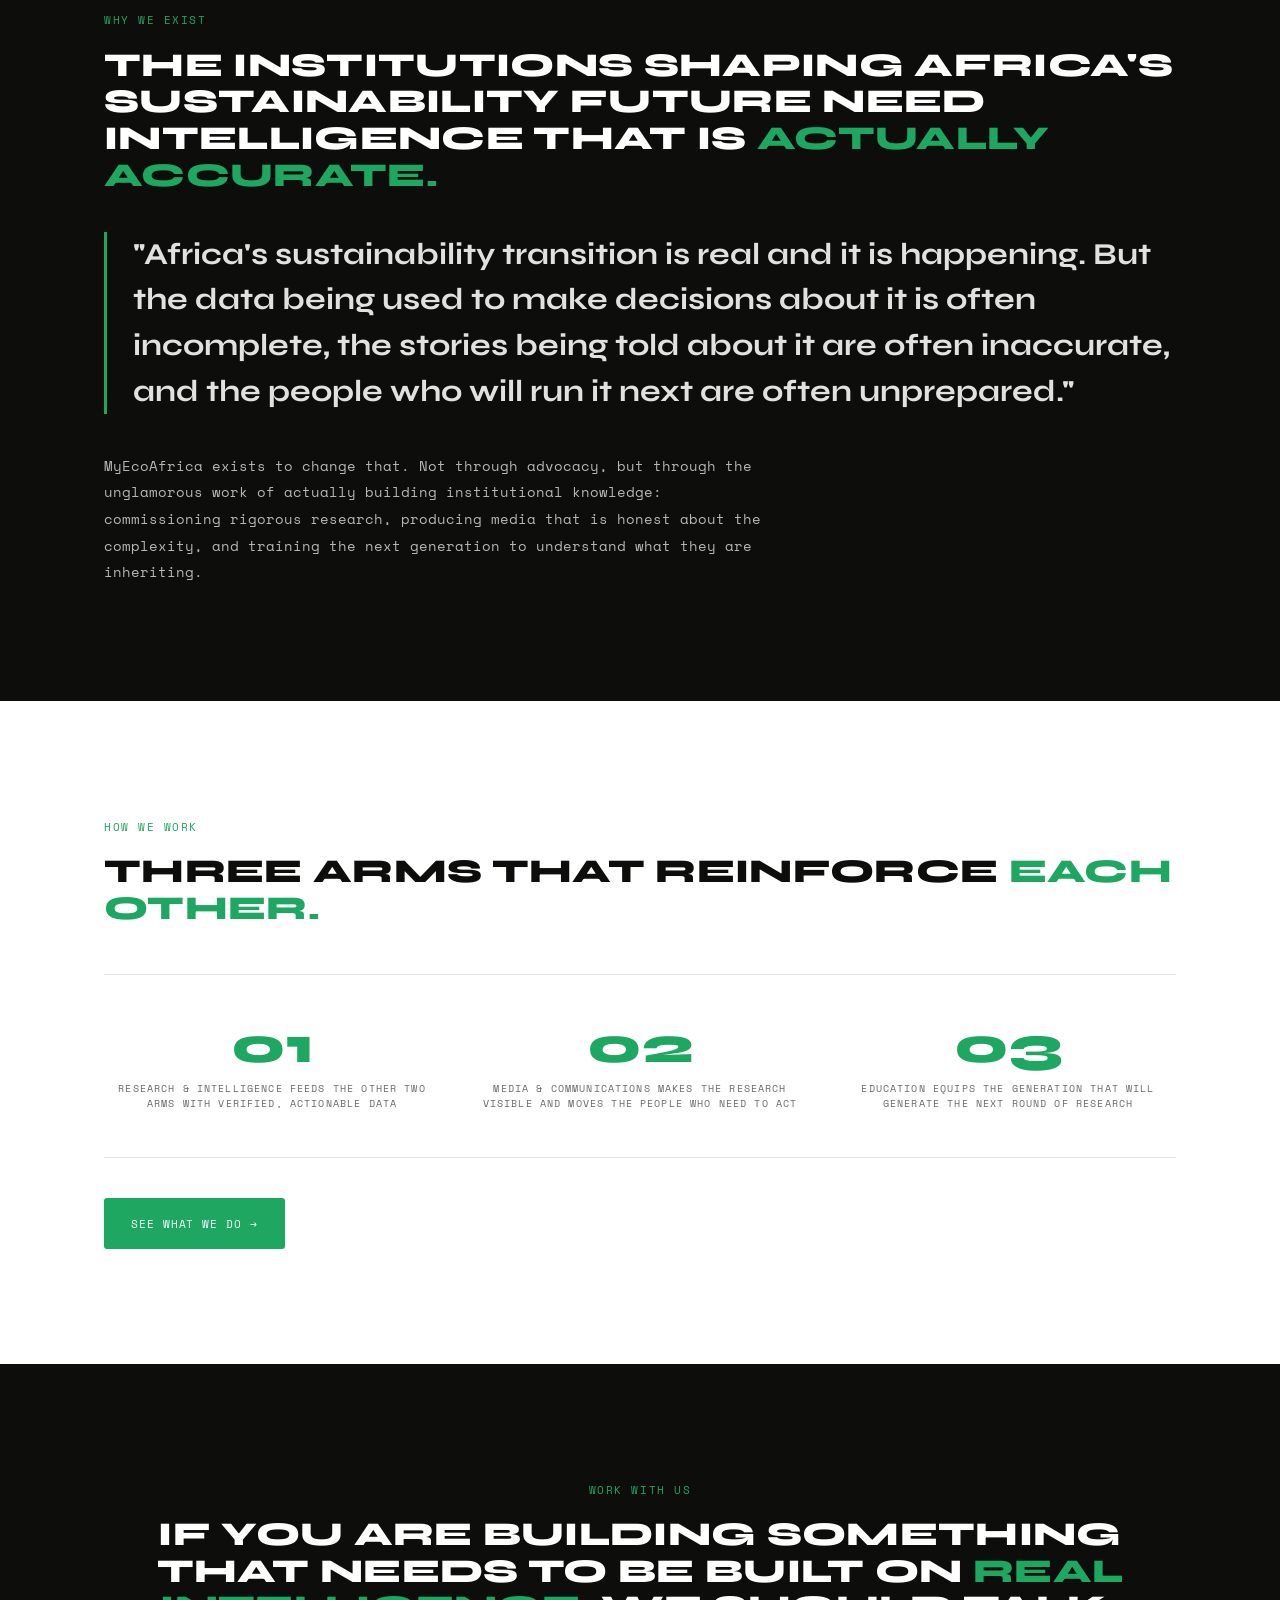
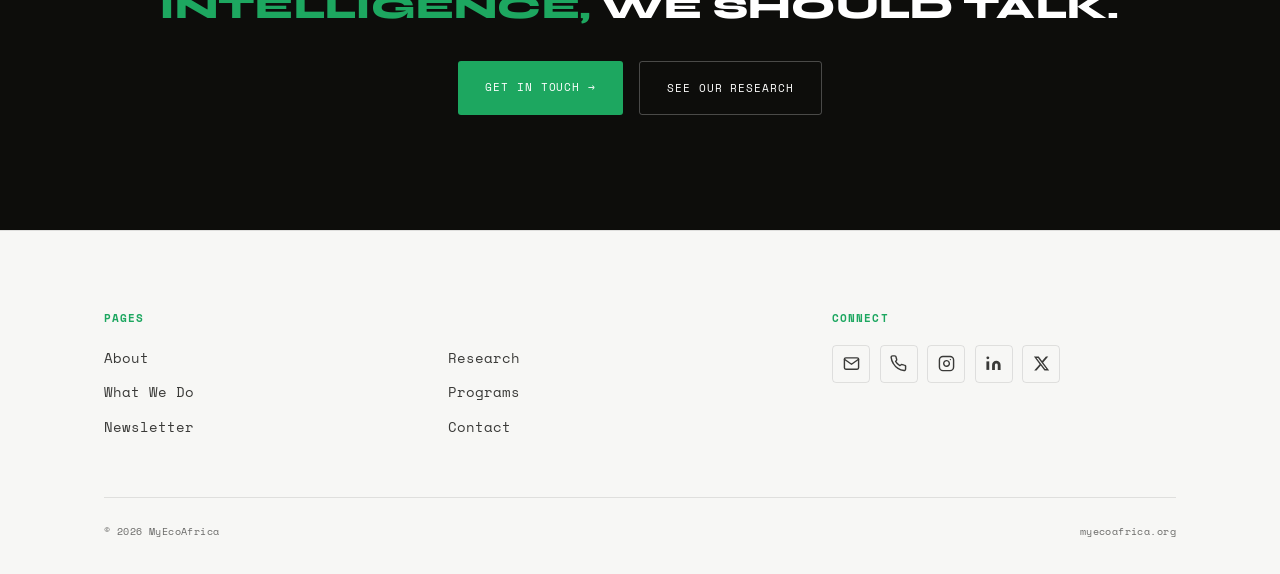
==== commit 066b2258: "Overhaul site: 2-font system, contact page green header, GESLP moved to Programs - Drop DM Sans from" ====
--- a/about.html
+++ b/about.html
@@ -7,7 +7,7 @@
 <meta name="description" content="MyEcoAfrica is West Africa's sustainability intelligence company — research, media, and education working as one engine." />
 <link rel="preconnect" href="https://fonts.googleapis.com" />
 <link rel="preconnect" href="https://fonts.gstatic.com" crossorigin />
-<link href="https://fonts.googleapis.com/css2?family=Syne:wght@700;800&family=DM+Sans:wght@300;400;500&family=Space+Mono:wght@400;700&display=swap" rel="stylesheet" />
+<link href="https://fonts.googleapis.com/css2?family=Syne:wght@700;800&family=Space+Mono:wght@400;700&display=swap" rel="stylesheet" />
 <link rel="stylesheet" href="css/style.css" />
 <script src="https://identity.netlify.com/v1/netlify-identity-widget.js"></script>
 </head>
@@ -169,7 +169,7 @@
       </div>
     </div>
     <div class="footer-bottom">
-      <span>© 2026 MyEcoAfrica. All rights reserved.</span>
+      <span>© 2026 MyEcoAfrica</span>
       <span>myecoafrica.org</span>
     </div>
   </div>
--- a/css/style.css
+++ b/css/style.css
@@ -24,9 +24,10 @@
 body {
   background: var(--white);
   color: var(--ink);
-  font-family: 'DM Sans', sans-serif;
+  font-family: 'Space Mono', monospace;
   font-weight: 400;
-  line-height: 1.65;
+  font-size: 0.88rem;
+  line-height: 1.9;
   overflow-x: hidden;
 }
 
@@ -55,8 +56,8 @@
 h2.display { font-size: clamp(1.5rem, 2.6vw, 2.2rem); }
 h3.display { font-size: clamp(1.1rem, 1.5vw, 1.4rem); }
 
-p { font-size: 1rem; color: var(--ink-mid); line-height: 1.8; }
-p.lead { font-size: 1.15rem; color: var(--ink-mid); }
+p { font-size: 0.88rem; color: var(--ink-mid); line-height: 1.9; }
+p.lead { font-size: 0.95rem; color: var(--ink-mid); }
 
 a { color: inherit; text-decoration: none; }
 
@@ -144,9 +145,9 @@
   color: rgba(255,255,255,0.8);
   text-align: center;
   padding: 0.6rem 1rem;
-  font-family: 'DM Sans', sans-serif;
-  font-size: 0.75rem;
-  letter-spacing: 0.06em;
+  font-family: 'Space Mono', monospace;
+  font-size: 0.6rem;
+  letter-spacing: 0.1em;
   text-transform: uppercase;
   position: relative;
   z-index: 51;
@@ -351,10 +352,9 @@
   line-height: 1.2;
 }
 .arm-band-desc {
-  font-family: 'DM Sans', sans-serif;
-  font-size: 0.8rem;
+  font-size: 0.75rem;
   color: rgba(255,255,255,0.78);
-  line-height: 1.55;
+  line-height: 1.65;
   margin-top: 0.1rem;
 }
 @media (max-width: 640px) {
@@ -644,8 +644,8 @@
   border: 1.5px solid var(--rule);
   color: var(--ink);
   padding: 0.85rem 1rem;
-  font-family: 'DM Sans', sans-serif;
-  font-size: 0.95rem;
+  font-family: 'Space Mono', monospace;
+  font-size: 0.82rem;
   border-radius: 4px;
   transition: border-color 0.2s;
 }
@@ -1037,11 +1037,11 @@
 }
 @media (max-width: 760px) { .arm-detail { grid-template-columns: 1fr; gap: 2rem; } }
 .arm-detail-num {
-  font-family: 'Cormorant Garamond', serif;
-  font-size: clamp(5rem, 10vw, 8rem);
-  font-weight: 300;
-  color: var(--green);
-  opacity: 0.25;
+  font-family: 'Syne', sans-serif;
+  font-size: clamp(4rem, 8vw, 7rem);
+  font-weight: 800;
+  color: var(--green);
+  opacity: 0.3;
   line-height: 1;
   margin-bottom: 0.5rem;
 }
@@ -1079,7 +1079,7 @@
 }
 .nl-inline {
   display: flex;
-  border: 1.5px solid var(--rule);
+  border: 1.5px solid rgba(255,255,255,0.2);
   border-radius: 4px;
   overflow: hidden;
   margin-top: 1.4rem;
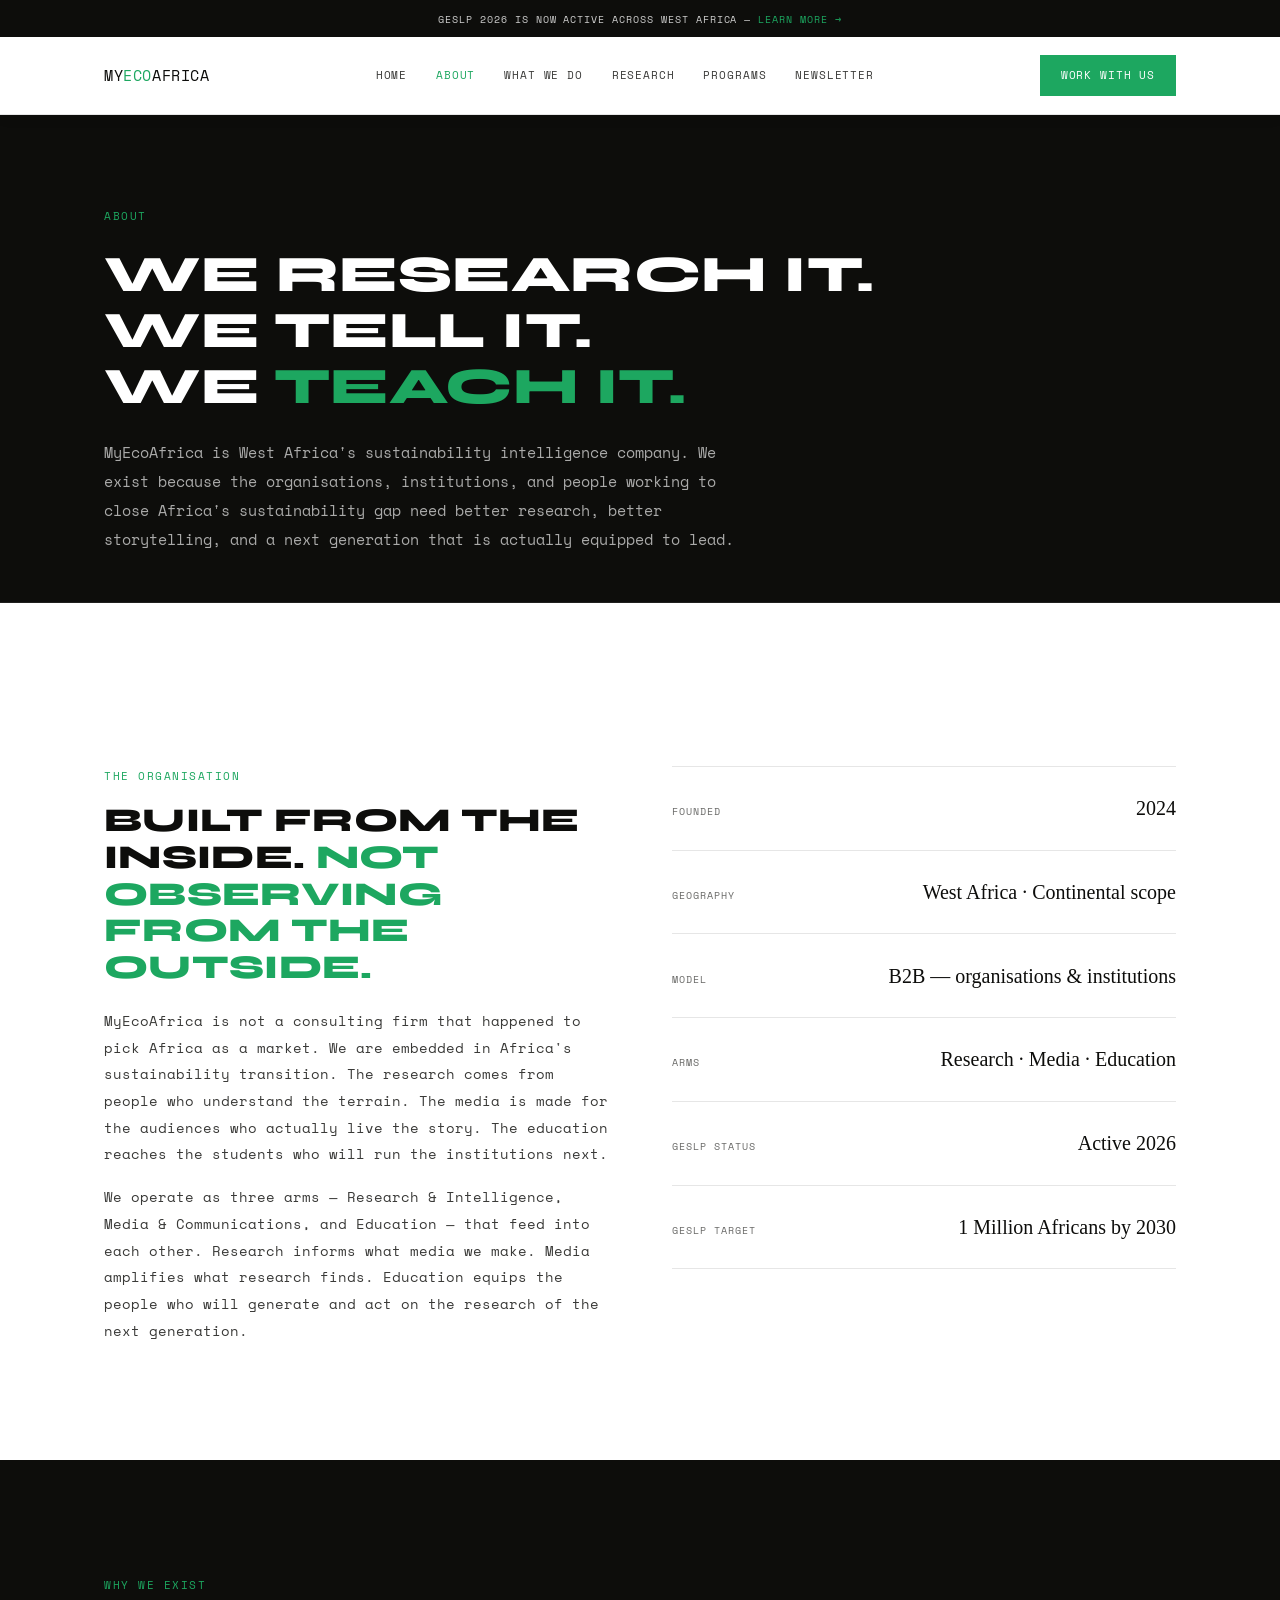
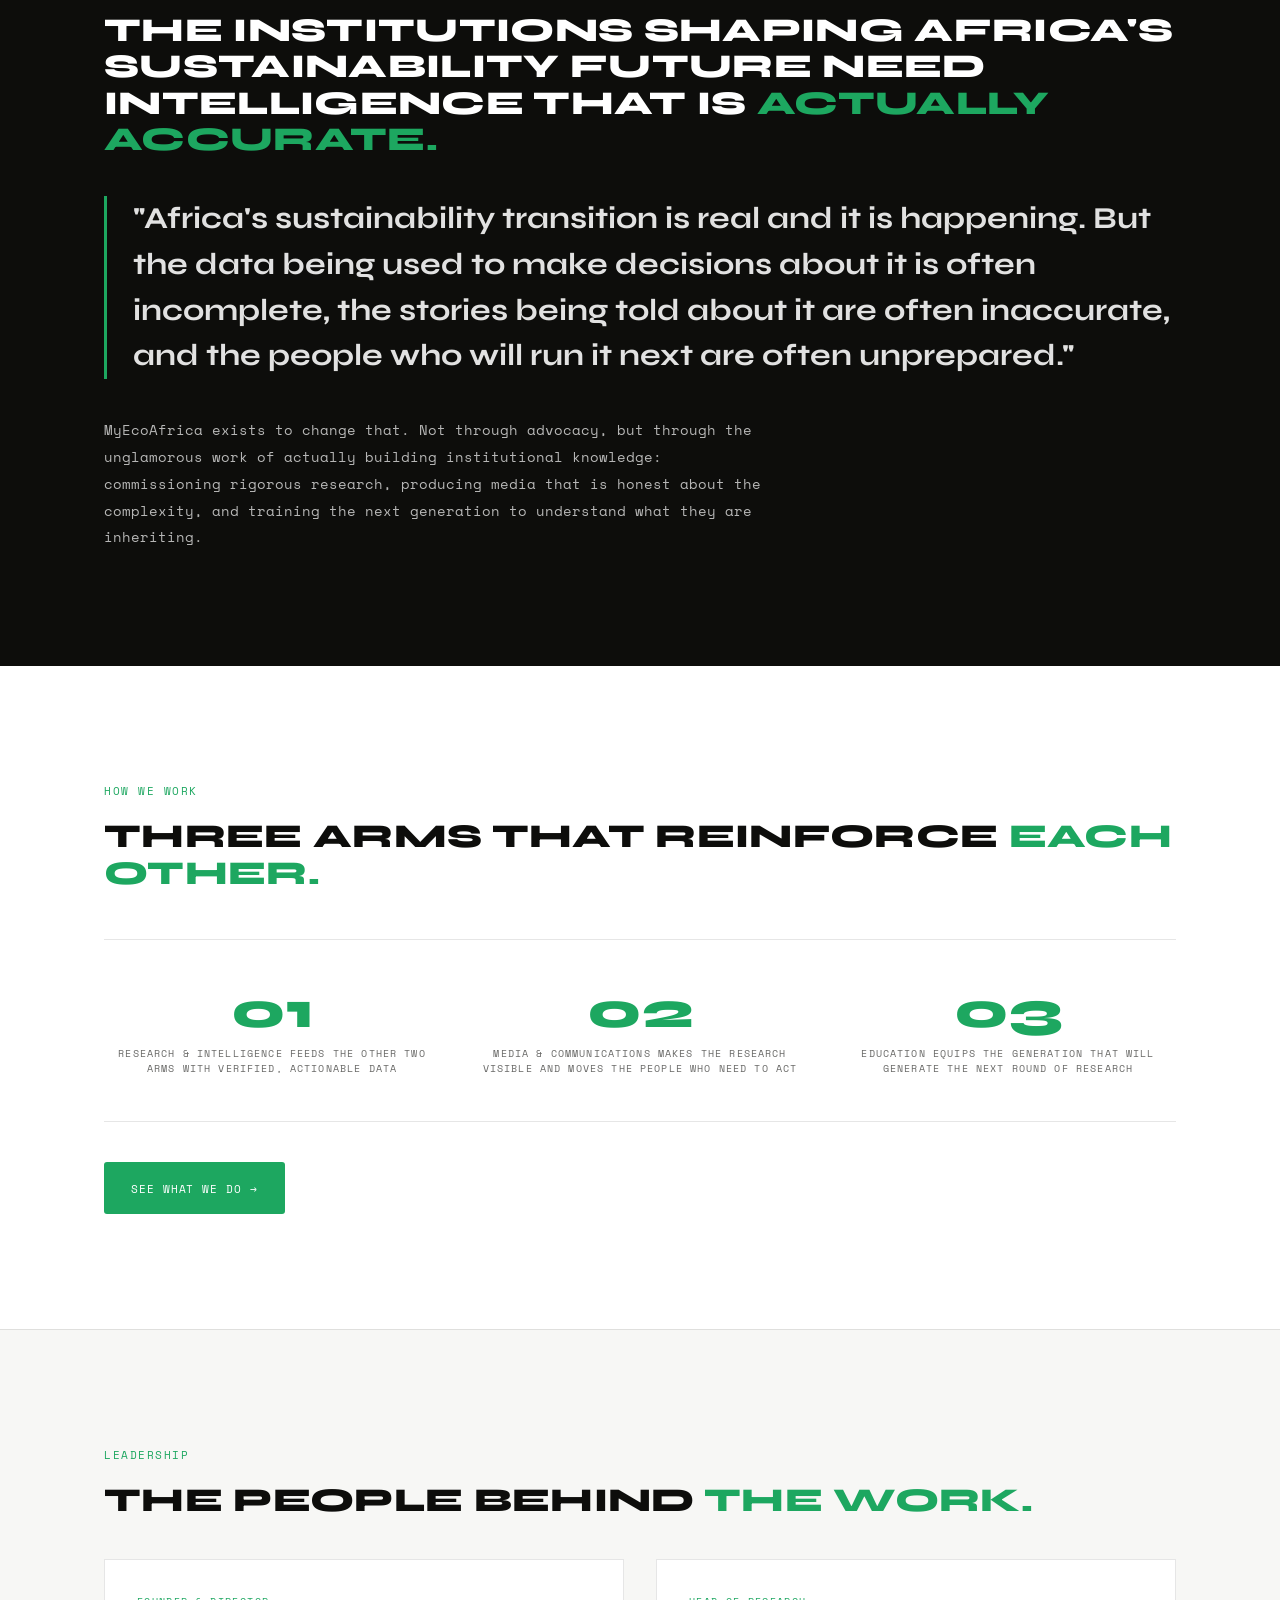
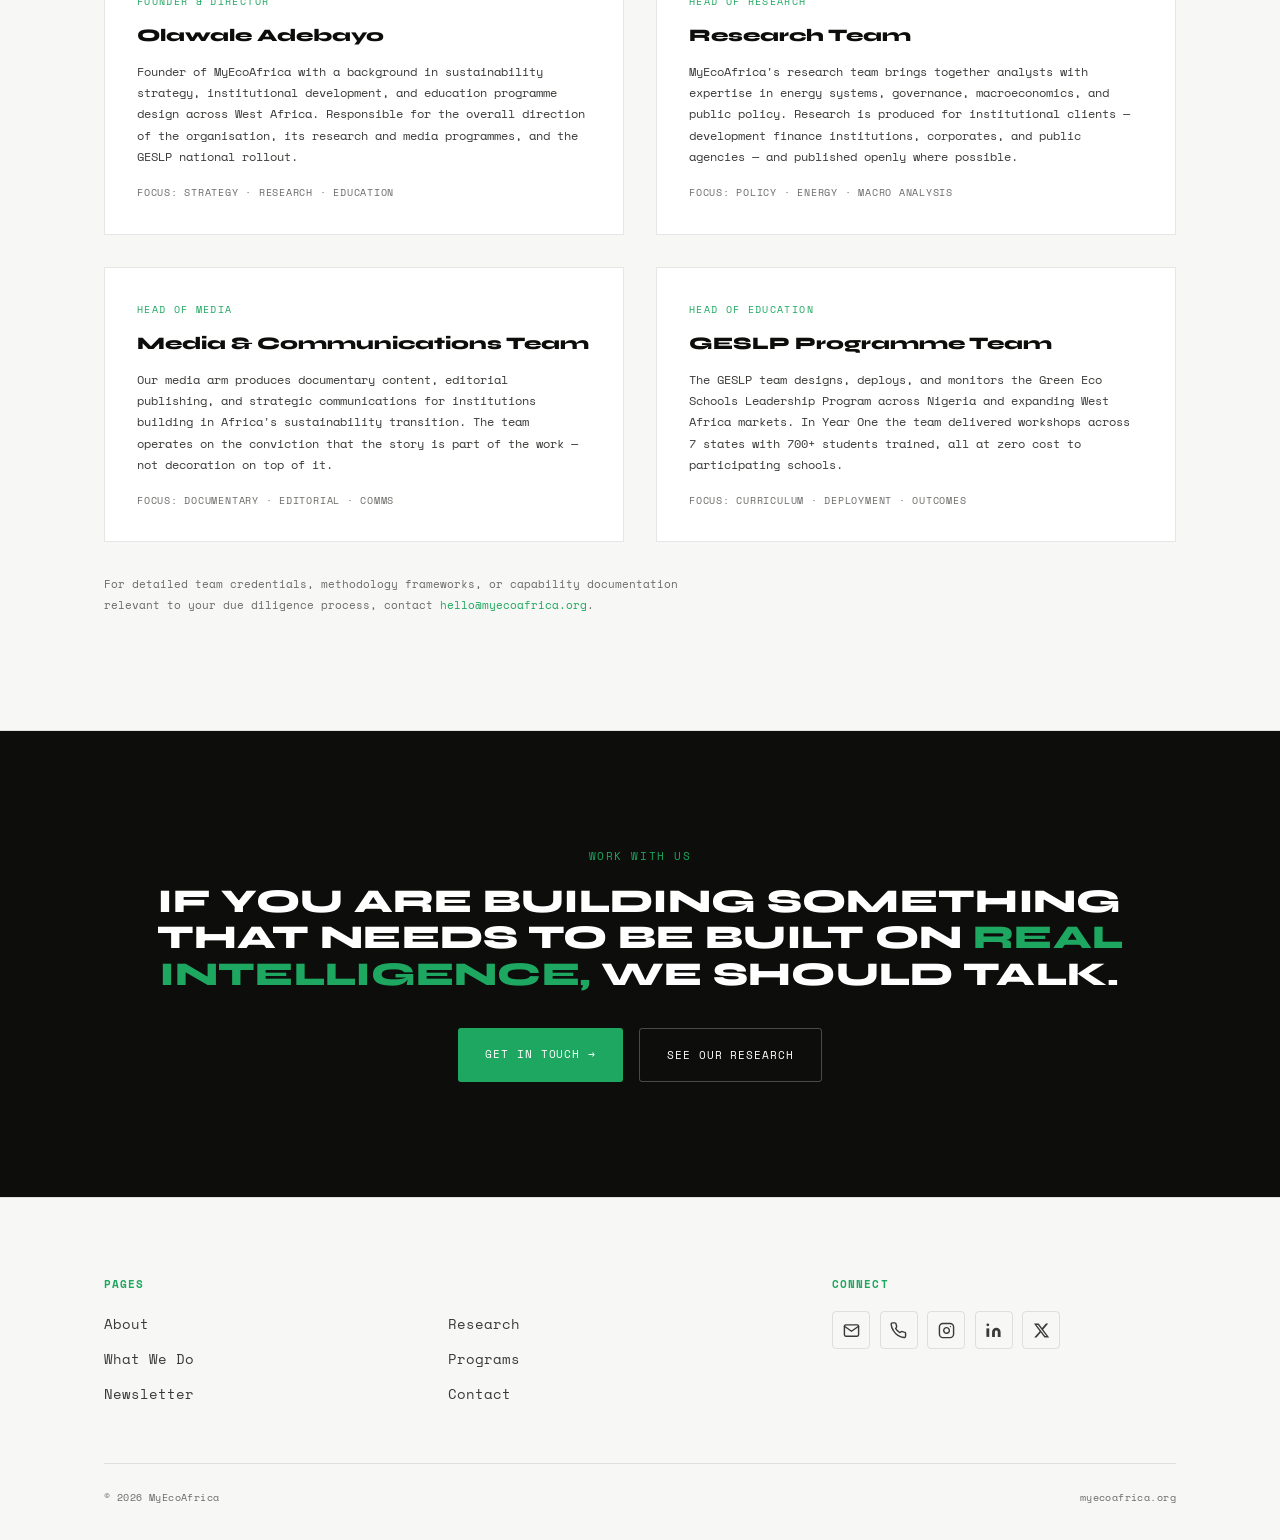
==== commit e199245c: "Full audit implementation: unified template, proof metrics, gallery, leadership P0: - Remove marquee" ====
--- a/about.html
+++ b/about.html
@@ -10,6 +10,14 @@
 <link href="https://fonts.googleapis.com/css2?family=Syne:wght@700;800&family=Space+Mono:wght@400;700&display=swap" rel="stylesheet" />
 <link rel="stylesheet" href="css/style.css" />
 <script src="https://identity.netlify.com/v1/netlify-identity-widget.js"></script>
+<style>
+  .leadership-grid { display:grid; grid-template-columns:repeat(2,1fr); gap:2rem; margin-top:2.5rem; }
+  @media (max-width:640px) { .leadership-grid { grid-template-columns:1fr; gap:1.4rem; } }
+  .audience-paths { display:grid; grid-template-columns:repeat(3,1fr); gap:1.4rem; margin-top:1.8rem; }
+  @media (max-width:640px) { .audience-paths { grid-template-columns:1fr; } }
+  .contact-details { display:grid; grid-template-columns:repeat(3,1fr); gap:1.4rem; }
+  @media (max-width:640px) { .contact-details { grid-template-columns:1fr; gap:1rem; } }
+</style>
 </head>
 <body>
 
@@ -17,12 +25,6 @@
   <span>GESLP 2026 is now active across West Africa — <a href="programs.html">Learn more →</a></span>
 </div>
 
-<div class="marquee-band" aria-hidden="true">
-  <div class="marquee-track">
-    <span>MyEcoAfrica</span><span class="accent"> · </span><span>Sustainability Intelligence</span><span class="accent"> · </span><span>West Africa</span><span class="accent"> · </span><span>Research</span><span class="accent"> · </span><span>Media</span><span class="accent"> · </span><span>Education</span><span class="accent"> · </span><span>GESLP</span><span class="accent"> · </span><span>1 Million Africans</span><span class="accent"> · </span><span>Free for Every School</span><span class="accent"> · </span>
-    <span>MyEcoAfrica</span><span class="accent"> · </span><span>Sustainability Intelligence</span><span class="accent"> · </span><span>West Africa</span><span class="accent"> · </span><span>Research</span><span class="accent"> · </span><span>Media</span><span class="accent"> · </span><span>Education</span><span class="accent"> · </span><span>GESLP</span><span class="accent"> · </span><span>1 Million Africans</span><span class="accent"> · </span><span>Free for Every School</span><span class="accent"> · </span>
-  </div>
-</div>
 
 <header class="site-header">
   <div class="nav-inner">
@@ -129,6 +131,57 @@
     </div>
   </section>
 
+  <!-- ── LEADERSHIP ── -->
+  <section style="background:var(--off-white);border-top:1px solid var(--rule);border-bottom:1px solid var(--rule);">
+    <div class="container">
+      <span class="section-label">Leadership</span>
+      <h2 class="display reveal">The people behind <em>the work.</em></h2>
+      <div class="leadership-grid reveal">
+
+        <div style="background:var(--white);border:1px solid var(--rule);padding:2rem;">
+          <div style="font-family:'Space Mono',monospace;font-size:0.6rem;letter-spacing:0.14em;text-transform:uppercase;color:var(--green);margin-bottom:0.6rem;">Founder &amp; Director</div>
+          <h3 style="font-family:'Syne',sans-serif;font-weight:800;font-size:1.1rem;color:var(--ink);margin-bottom:0.5rem;">Olawale Adebayo</h3>
+          <p style="font-family:'Space Mono',monospace;font-size:0.72rem;line-height:1.85;color:var(--ink-mid);">Founder of MyEcoAfrica with a background in sustainability strategy, institutional development, and education programme design across West Africa. Responsible for the overall direction of the organisation, its research and media programmes, and the GESLP national rollout.</p>
+          <div style="margin-top:1rem;display:flex;flex-direction:column;gap:0.3rem;">
+            <span style="font-family:'Space Mono',monospace;font-size:0.6rem;color:var(--ink-light);letter-spacing:0.08em;text-transform:uppercase;">Focus: Strategy · Research · Education</span>
+          </div>
+        </div>
+
+        <div style="background:var(--white);border:1px solid var(--rule);padding:2rem;">
+          <div style="font-family:'Space Mono',monospace;font-size:0.6rem;letter-spacing:0.14em;text-transform:uppercase;color:var(--green);margin-bottom:0.6rem;">Head of Research</div>
+          <h3 style="font-family:'Syne',sans-serif;font-weight:800;font-size:1.1rem;color:var(--ink);margin-bottom:0.5rem;">Research Team</h3>
+          <p style="font-family:'Space Mono',monospace;font-size:0.72rem;line-height:1.85;color:var(--ink-mid);">MyEcoAfrica's research team brings together analysts with expertise in energy systems, governance, macroeconomics, and public policy. Research is produced for institutional clients — development finance institutions, corporates, and public agencies — and published openly where possible.</p>
+          <div style="margin-top:1rem;display:flex;flex-direction:column;gap:0.3rem;">
+            <span style="font-family:'Space Mono',monospace;font-size:0.6rem;color:var(--ink-light);letter-spacing:0.08em;text-transform:uppercase;">Focus: Policy · Energy · Macro Analysis</span>
+          </div>
+        </div>
+
+        <div style="background:var(--white);border:1px solid var(--rule);padding:2rem;">
+          <div style="font-family:'Space Mono',monospace;font-size:0.6rem;letter-spacing:0.14em;text-transform:uppercase;color:var(--green);margin-bottom:0.6rem;">Head of Media</div>
+          <h3 style="font-family:'Syne',sans-serif;font-weight:800;font-size:1.1rem;color:var(--ink);margin-bottom:0.5rem;">Media &amp; Communications Team</h3>
+          <p style="font-family:'Space Mono',monospace;font-size:0.72rem;line-height:1.85;color:var(--ink-mid);">Our media arm produces documentary content, editorial publishing, and strategic communications for institutions building in Africa's sustainability transition. The team operates on the conviction that the story is part of the work — not decoration on top of it.</p>
+          <div style="margin-top:1rem;display:flex;flex-direction:column;gap:0.3rem;">
+            <span style="font-family:'Space Mono',monospace;font-size:0.6rem;color:var(--ink-light);letter-spacing:0.08em;text-transform:uppercase;">Focus: Documentary · Editorial · Comms</span>
+          </div>
+        </div>
+
+        <div style="background:var(--white);border:1px solid var(--rule);padding:2rem;">
+          <div style="font-family:'Space Mono',monospace;font-size:0.6rem;letter-spacing:0.14em;text-transform:uppercase;color:var(--green);margin-bottom:0.6rem;">Head of Education</div>
+          <h3 style="font-family:'Syne',sans-serif;font-weight:800;font-size:1.1rem;color:var(--ink);margin-bottom:0.5rem;">GESLP Programme Team</h3>
+          <p style="font-family:'Space Mono',monospace;font-size:0.72rem;line-height:1.85;color:var(--ink-mid);">The GESLP team designs, deploys, and monitors the Green Eco Schools Leadership Program across Nigeria and expanding West Africa markets. In Year One the team delivered workshops across 7 states with 700+ students trained, all at zero cost to participating schools.</p>
+          <div style="margin-top:1rem;display:flex;flex-direction:column;gap:0.3rem;">
+            <span style="font-family:'Space Mono',monospace;font-size:0.6rem;color:var(--ink-light);letter-spacing:0.08em;text-transform:uppercase;">Focus: Curriculum · Deployment · Outcomes</span>
+          </div>
+        </div>
+
+      </div>
+
+      <p style="font-family:'Space Mono',monospace;font-size:0.7rem;color:var(--ink-light);line-height:1.8;margin-top:2rem;max-width:600px;">
+        For detailed team credentials, methodology frameworks, or capability documentation relevant to your due diligence process, contact <a href="mailto:hello@myecoafrica.org" style="color:var(--green);">hello@myecoafrica.org</a>.
+      </p>
+    </div>
+  </section>
+
   <!-- ── CTA ── -->
   <section class="cta-band">
     <div class="container">
@@ -160,7 +213,7 @@
       <div>
         <h4>Connect</h4>
         <div class="social-icons">
-          <a href="mailto:partnerwithmyecoafrica@gmail.com" class="social-icon" aria-label="Email" title="partnerwithmyecoafrica@gmail.com"><svg viewBox="0 0 24 24" fill="none" stroke="currentColor" stroke-width="2" stroke-linecap="round" stroke-linejoin="round" aria-hidden="true"><path d="M4 4h16c1.1 0 2 .9 2 2v12c0 1.1-.9 2-2 2H4c-1.1 0-2-.9-2-2V6c0-1.1.9-2 2-2z"/><polyline points="22,6 12,13 2,6"/></svg></a>
+          <a href="mailto:hello@myecoafrica.org" class="social-icon" aria-label="Email" title="hello@myecoafrica.org"><svg viewBox="0 0 24 24" fill="none" stroke="currentColor" stroke-width="2" stroke-linecap="round" stroke-linejoin="round" aria-hidden="true"><path d="M4 4h16c1.1 0 2 .9 2 2v12c0 1.1-.9 2-2 2H4c-1.1 0-2-.9-2-2V6c0-1.1.9-2 2-2z"/><polyline points="22,6 12,13 2,6"/></svg></a>
           <a href="tel:+2349077251354" class="social-icon" aria-label="Phone" title="+234 907 725 1354"><svg viewBox="0 0 24 24" fill="none" stroke="currentColor" stroke-width="2" stroke-linecap="round" stroke-linejoin="round" aria-hidden="true"><path d="M22 16.92v3a2 2 0 0 1-2.18 2 19.79 19.79 0 0 1-8.63-3.07A19.5 19.5 0 0 1 4.69 12 19.79 19.79 0 0 1 1.62 3.38 2 2 0 0 1 3.6 1.27h3a2 2 0 0 1 2 1.72c.127.96.361 1.903.7 2.81a2 2 0 0 1-.45 2.11L7.91 9a16 16 0 0 0 6 6l1.27-.95a2 2 0 0 1 2.11-.45c.907.339 1.85.573 2.81.7A2 2 0 0 1 22 16.92z"/></svg></a>
           <a href="https://instagram.com/myecoafrica.co" class="social-icon" aria-label="Instagram" title="@myecoafrica.co" target="_blank" rel="noopener noreferrer"><svg viewBox="0 0 24 24" fill="none" stroke="currentColor" stroke-width="2" stroke-linecap="round" stroke-linejoin="round" aria-hidden="true"><rect x="2" y="2" width="20" height="20" rx="5" ry="5"/><path d="M16 11.37A4 4 0 1 1 12.63 8 4 4 0 0 1 16 11.37z"/><line x1="17.5" y1="6.5" x2="17.51" y2="6.5"/></svg></a>
           <a href="https://linkedin.com/company/myecoafrica" class="social-icon" aria-label="LinkedIn" title="myecoafrica on LinkedIn" target="_blank" rel="noopener noreferrer"><svg viewBox="0 0 24 24" fill="currentColor" aria-hidden="true"><path d="M16 8a6 6 0 0 1 6 6v7h-4v-7a2 2 0 0 0-2-2 2 2 0 0 0-2 2v7h-4v-7a6 6 0 0 1 6-6z"/><rect x="2" y="9" width="4" height="12"/><circle cx="4" cy="4" r="2"/></svg></a>
--- a/css/style.css
+++ b/css/style.css
@@ -29,6 +29,7 @@
   font-size: 0.88rem;
   line-height: 1.9;
   overflow-x: hidden;
+  overscroll-behavior-x: none;
 }
 
 /* ── TYPOGRAPHY ── */
@@ -152,7 +153,7 @@
   position: relative;
   z-index: 51;
 }
-.announce-bar a { color: var(--green); text-decoration: none; }
+.announce-bar a { color: var(--green); text-decoration: none; white-space: nowrap; }
 .announce-bar a:hover { text-decoration: underline; }
 
 @media (max-width: 860px) {
@@ -745,14 +746,19 @@
 @media (max-width: 640px) {
   /* Spacing */
   section { padding: 2.5rem 0; }
+  .hero { padding-top: 2.5rem; padding-bottom: 2.5rem; }
   .page-header { padding: 2.2rem 0 1.6rem; }
 
+  /* Announce bar: tighten spacing so text wraps cleanly at the link */
+  .announce-bar { letter-spacing: 0.03em; padding: 0.45rem 0.75rem; line-height: 1.6; }
+
   /* Typography */
-  h1.display { font-size: clamp(2rem, 10vw, 3rem); }
-  h2.display { font-size: clamp(1.5rem, 7vw, 2.2rem); }
-  h3.display { font-size: clamp(1.1rem, 4.5vw, 1.4rem); }
-  p.lead { font-size: 1rem; }
-  blockquote.pull { font-size: 1.1rem; padding-left: 1rem; }
+  h1.display { font-size: clamp(1.3rem, 5.8vw, 2.2rem); overflow-wrap: break-word; }
+  h2.display { font-size: clamp(1.3rem, 6vw, 2rem); }
+  h3.display { font-size: clamp(1rem, 4vw, 1.3rem); }
+  p.lead { font-size: 0.95rem; }
+  blockquote.pull { display: none; }
+  .arm-band-desc { display: none; }
 
   /* Grids */
   .grid-cols-2,
@@ -766,11 +772,11 @@
   /* Map stats: single column */
   .map-stats { grid-template-columns: 1fr; }
 
-  /* Buttons: stack and fill width in hero */
-  .hero .btn-row { flex-direction: column; align-items: stretch; }
-  .hero .btn-row .btn { text-align: center; }
-  .cta-band .btn-row { flex-direction: column; align-items: center; }
-  .cta-band .btn-row .btn { min-width: 240px; text-align: center; }
+  /* Buttons: stack neatly, auto-width — no slab stretch */
+  .btn-row { flex-wrap: wrap; gap: 0.75rem; }
+  .hero .btn-row { flex-direction: column; align-items: flex-start; gap: 0.65rem; }
+  .cta-band .btn-row { flex-direction: column; align-items: center; gap: 0.65rem; }
+  .cta-band .btn-row .btn { min-width: 220px; text-align: center; }
 
   /* Footer bottom */
   .footer-bottom { flex-direction: column; gap: 0.3rem; }
@@ -787,7 +793,7 @@
 /* ── MARQUEE BAND ── */
 .marquee-band {
   background: var(--ink);
-  overflow: hidden;
+  overflow: clip;
   padding: 0.55rem 0;
   user-select: none;
 }
@@ -854,7 +860,8 @@
 .hero-map-wrap { display: flex; align-items: center; justify-content: center; }
 .hero-map-wrap svg { width: 100%; max-width: 380px; opacity: 0.92; }
 @media (max-width: 860px) {
-  .hero-inner { grid-template-columns: 1fr; }
+  .hero-inner { grid-template-columns: minmax(0, 1fr); }
+  .hero-inner > * { min-width: 0; }
   .hero-map-wrap { display: none; }
 }
 
@@ -932,6 +939,76 @@
 }
 @media (max-width: 640px) { .research-grid { grid-template-columns: 1fr; } }
 
+/* ── RESEARCH INDEX (top list) ── */
+.ri-row {
+  display: grid;
+  grid-template-columns: 130px 1fr auto auto;
+  gap: 1rem;
+  align-items: center;
+  padding: 0.85rem 0;
+  border-bottom: 1px solid var(--rule);
+}
+.ri-tag {
+  font-family: 'Space Mono', monospace;
+  font-size: 0.58rem;
+  letter-spacing: 0.12em;
+  text-transform: uppercase;
+  color: var(--green);
+  white-space: nowrap;
+}
+.ri-title {
+  font-family: 'Space Mono', monospace;
+  font-size: 0.78rem;
+  color: var(--ink);
+  line-height: 1.4;
+  text-decoration: none;
+}
+.ri-title:hover { color: var(--green); }
+.ri-date {
+  font-family: 'Space Mono', monospace;
+  font-size: 0.62rem;
+  letter-spacing: 0.08em;
+  color: var(--ink-light);
+  white-space: nowrap;
+}
+.ri-read {
+  font-family: 'Space Mono', monospace;
+  font-size: 0.62rem;
+  letter-spacing: 0.08em;
+  text-transform: uppercase;
+  color: var(--green);
+  white-space: nowrap;
+  text-decoration: none;
+}
+.ri-read:hover { text-decoration: underline; }
+@media (max-width: 640px) {
+  .ri-row { grid-template-columns: 1fr auto; row-gap: 0.2rem; }
+  .ri-tag { grid-column: 1; }
+  .ri-date { grid-column: 2; grid-row: 1; }
+  .ri-title { grid-column: 1 / -1; grid-row: 2; }
+  .ri-read { display: none; }
+}
+
+/* ── RESEARCH FILTER BUTTONS ── */
+.research-filter-btn {
+  font-family: 'Space Mono', monospace;
+  font-size: 0.6rem;
+  letter-spacing: 0.1em;
+  text-transform: uppercase;
+  padding: 0.4rem 0.9rem;
+  background: transparent;
+  border: 1px solid var(--rule);
+  color: var(--ink-light);
+  cursor: pointer;
+  transition: all 0.2s;
+}
+.research-filter-btn:hover,
+.research-filter-btn.active {
+  background: var(--ink);
+  border-color: var(--ink);
+  color: var(--white);
+}
+
 /* ── GESLP STRIP (homepage) ── */
 .geslp-strip {
   display: grid;
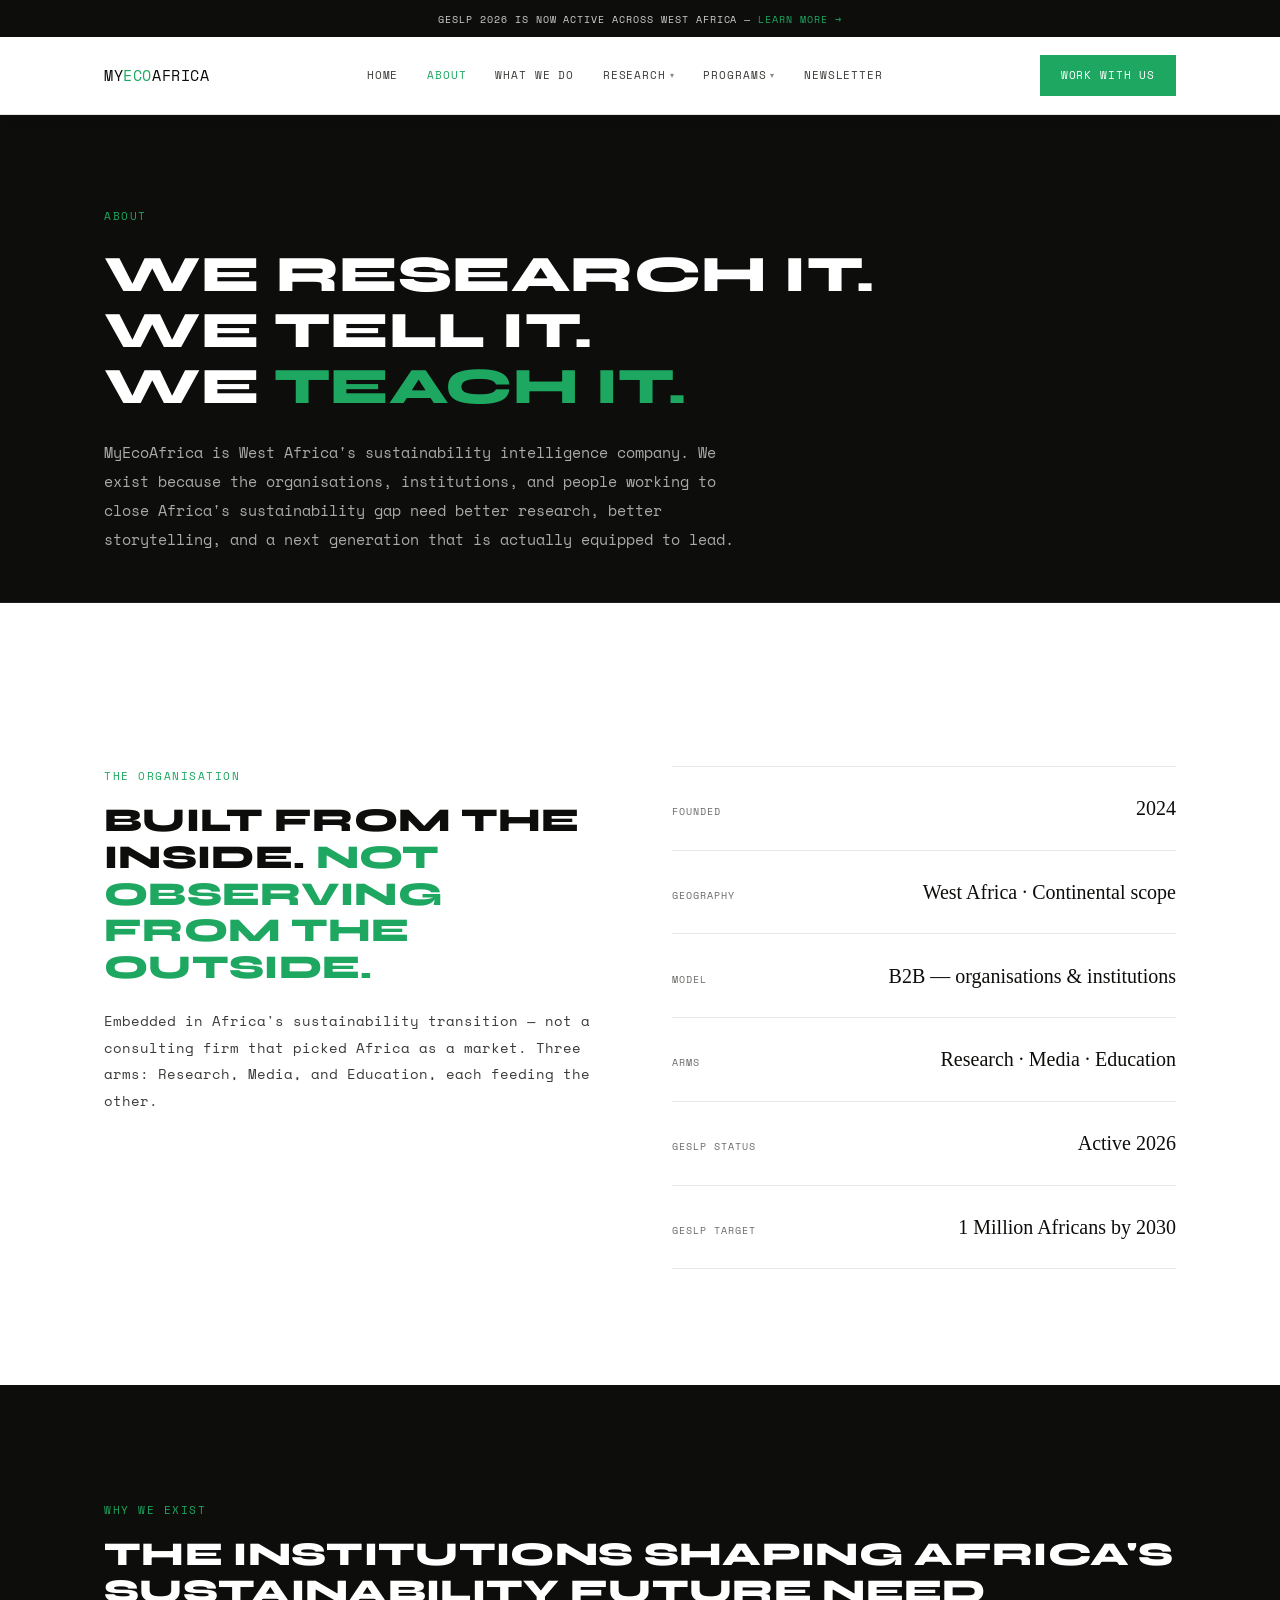
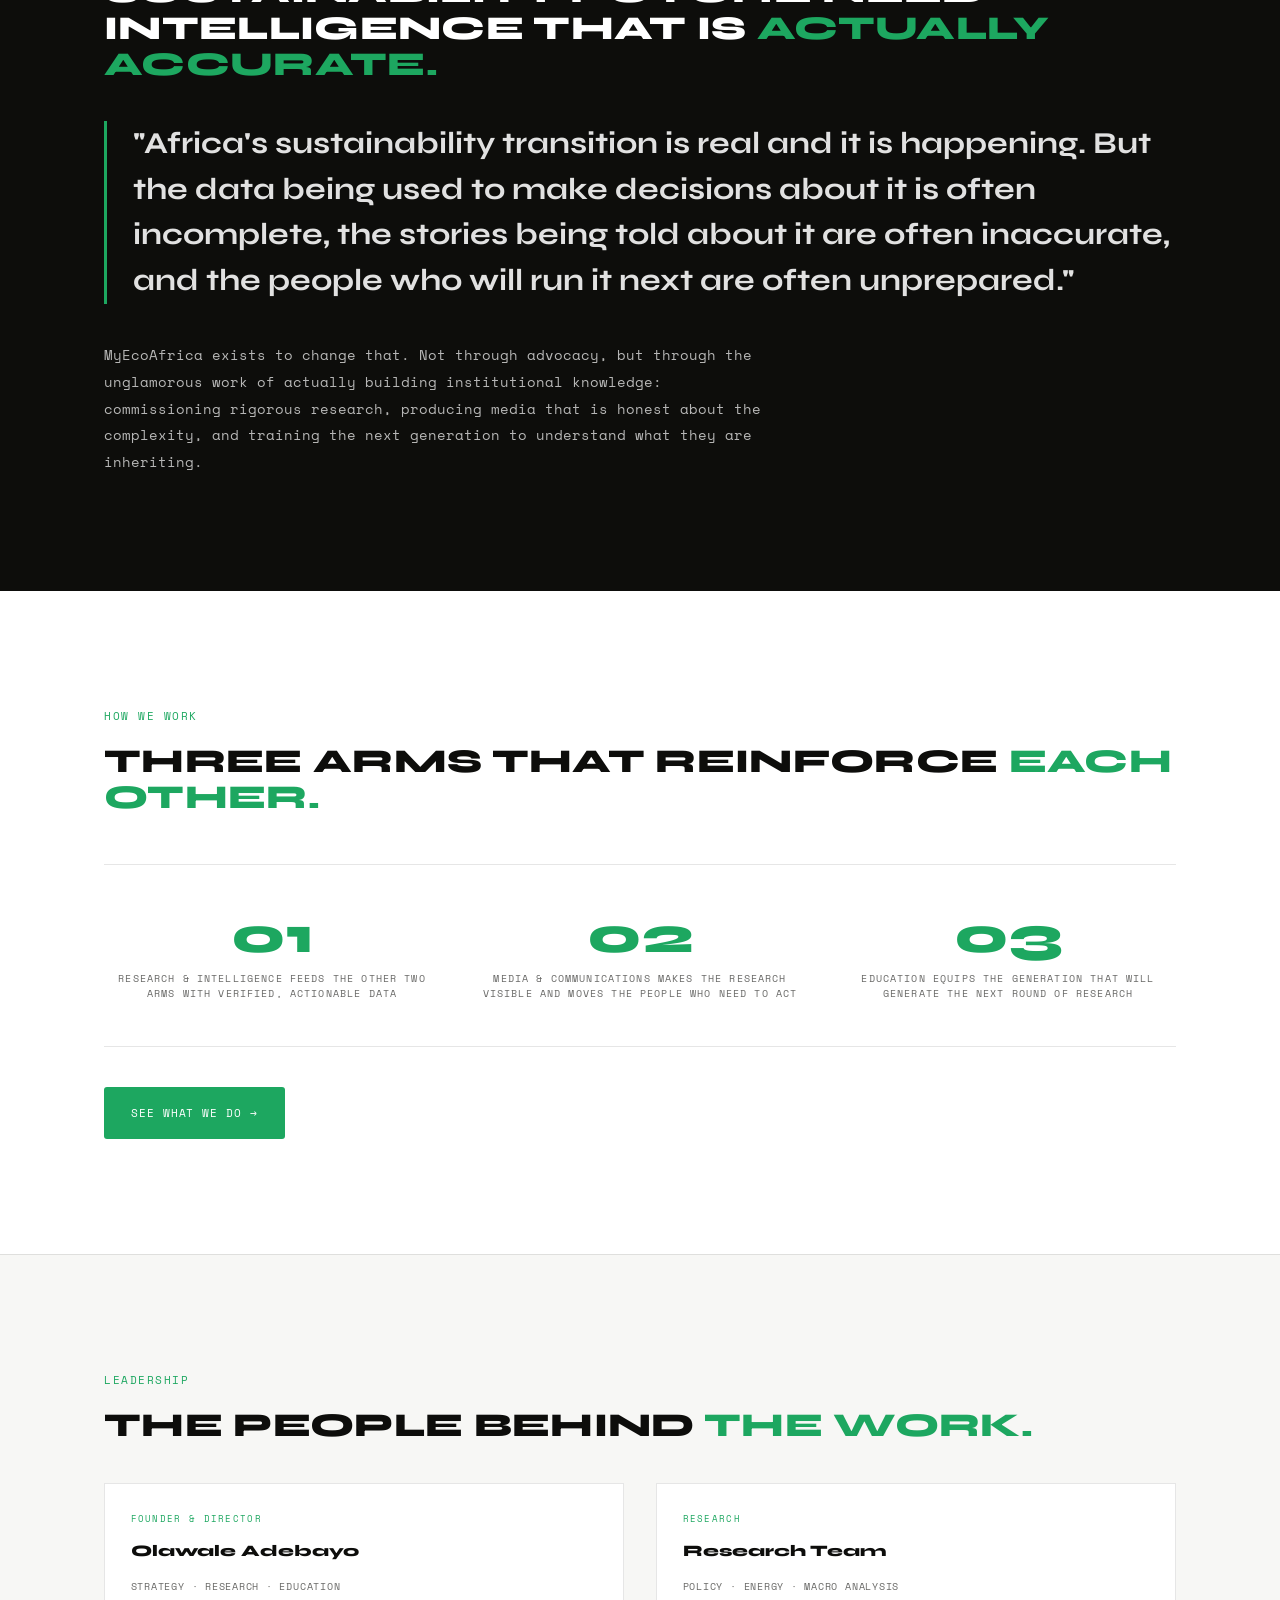
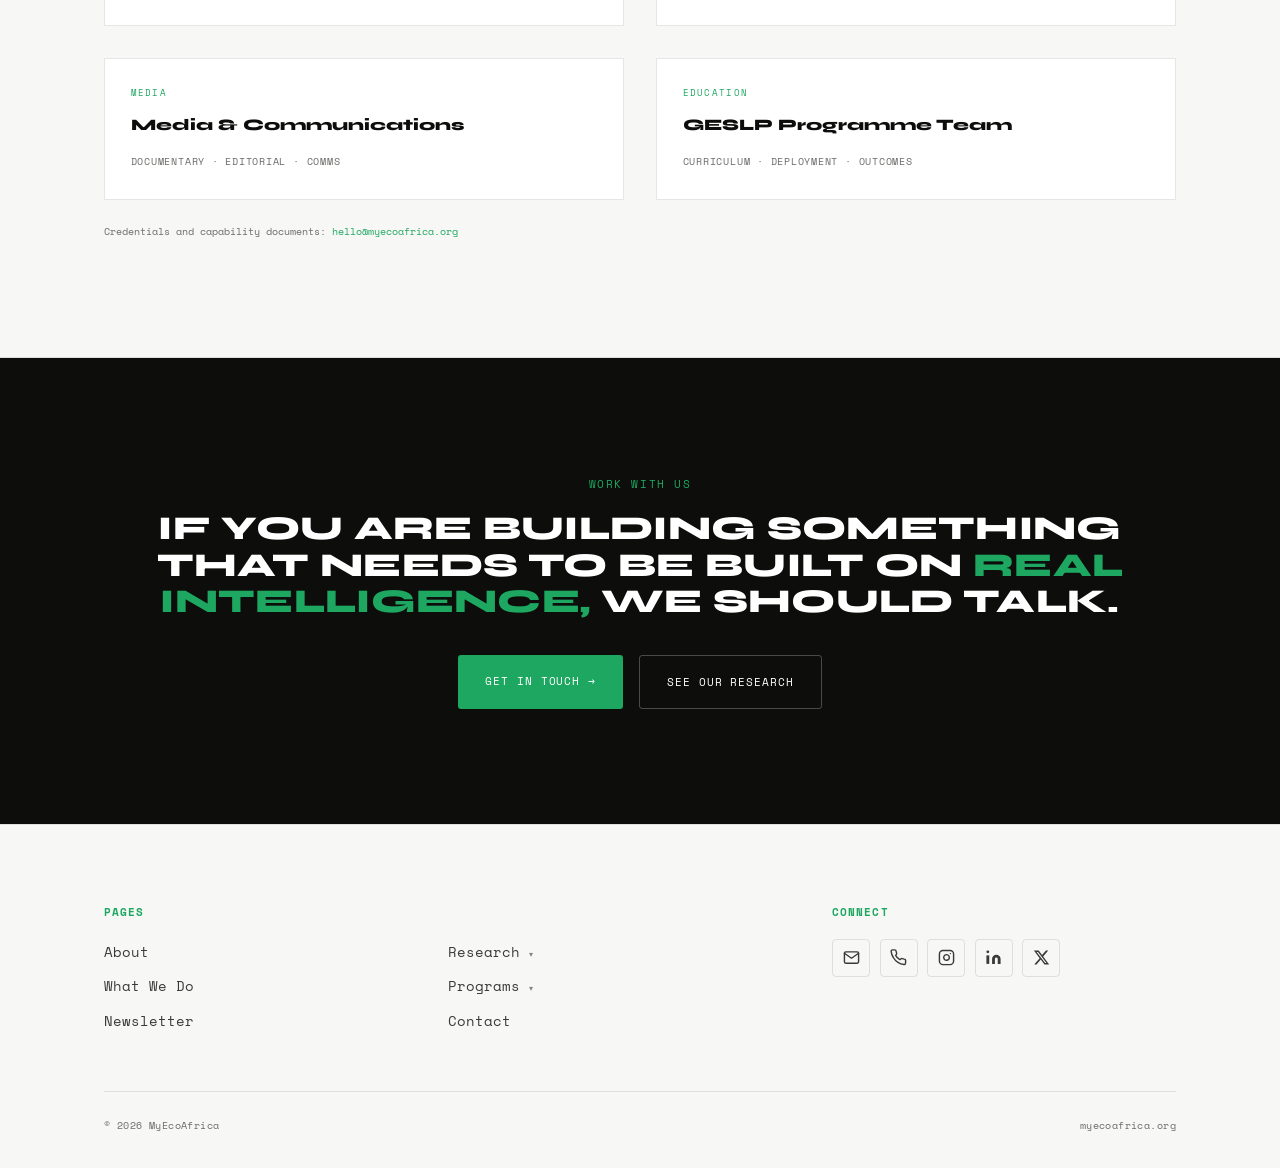
==== commit ea995f8d: "Add hover dropdowns, trim site-wide text verbosity - Hover dropdown nav on Research + Programs (desk" ====
--- a/about.html
+++ b/about.html
@@ -34,8 +34,8 @@
       <a href="index.html">Home</a>
       <a href="about.html" class="active">About</a>
       <a href="what-we-do.html">What We Do</a>
-      <a href="research.html">Research</a>
-      <a href="programs.html">Programs</a>
+      <div class="nav-item has-dropdown"><a href="research.html">Research <span class="dd-caret" aria-hidden="true">▾</span></a><div class="dd-menu"><a href="research.html">Browse All</a><a href="contact.html">Commission a Brief</a></div></div>
+      <div class="nav-item has-dropdown"><a href="programs.html">Programs <span class="dd-caret" aria-hidden="true">▾</span></a><div class="dd-menu"><a href="programs.html">GESLP Overview</a><a href="gallery.html">Visual Archive</a><a href="contact.html">Sponsor a Cohort</a></div></div>
       <a href="newsletter.html">Newsletter</a>
       <a href="contact.html" class="nav-cta-mobile">Work With Us</a>
     </nav>
@@ -61,8 +61,7 @@
         <div>
           <span class="section-label">The Organisation</span>
           <h2 class="display reveal">Built from the inside. <em>Not observing from the outside.</em></h2>
-          <p style="margin-top:1.4rem;">MyEcoAfrica is not a consulting firm that happened to pick Africa as a market. We are embedded in Africa's sustainability transition. The research comes from people who understand the terrain. The media is made for the audiences who actually live the story. The education reaches the students who will run the institutions next.</p>
-          <p style="margin-top:1rem;">We operate as three arms — Research &amp; Intelligence, Media &amp; Communications, and Education — that feed into each other. Research informs what media we make. Media amplifies what research finds. Education equips the people who will generate and act on the research of the next generation.</p>
+          <p style="margin-top:1.4rem;">Embedded in Africa's sustainability transition — not a consulting firm that picked Africa as a market. Three arms: Research, Media, and Education, each feeding the other.</p>
         </div>
         <div class="reveal">
           <div class="about-fact">
@@ -138,47 +137,32 @@
       <h2 class="display reveal">The people behind <em>the work.</em></h2>
       <div class="leadership-grid reveal">
 
-        <div style="background:var(--white);border:1px solid var(--rule);padding:2rem;">
-          <div style="font-family:'Space Mono',monospace;font-size:0.6rem;letter-spacing:0.14em;text-transform:uppercase;color:var(--green);margin-bottom:0.6rem;">Founder &amp; Director</div>
-          <h3 style="font-family:'Syne',sans-serif;font-weight:800;font-size:1.1rem;color:var(--ink);margin-bottom:0.5rem;">Olawale Adebayo</h3>
-          <p style="font-family:'Space Mono',monospace;font-size:0.72rem;line-height:1.85;color:var(--ink-mid);">Founder of MyEcoAfrica with a background in sustainability strategy, institutional development, and education programme design across West Africa. Responsible for the overall direction of the organisation, its research and media programmes, and the GESLP national rollout.</p>
-          <div style="margin-top:1rem;display:flex;flex-direction:column;gap:0.3rem;">
-            <span style="font-family:'Space Mono',monospace;font-size:0.6rem;color:var(--ink-light);letter-spacing:0.08em;text-transform:uppercase;">Focus: Strategy · Research · Education</span>
-          </div>
-        </div>
-
-        <div style="background:var(--white);border:1px solid var(--rule);padding:2rem;">
-          <div style="font-family:'Space Mono',monospace;font-size:0.6rem;letter-spacing:0.14em;text-transform:uppercase;color:var(--green);margin-bottom:0.6rem;">Head of Research</div>
-          <h3 style="font-family:'Syne',sans-serif;font-weight:800;font-size:1.1rem;color:var(--ink);margin-bottom:0.5rem;">Research Team</h3>
-          <p style="font-family:'Space Mono',monospace;font-size:0.72rem;line-height:1.85;color:var(--ink-mid);">MyEcoAfrica's research team brings together analysts with expertise in energy systems, governance, macroeconomics, and public policy. Research is produced for institutional clients — development finance institutions, corporates, and public agencies — and published openly where possible.</p>
-          <div style="margin-top:1rem;display:flex;flex-direction:column;gap:0.3rem;">
-            <span style="font-family:'Space Mono',monospace;font-size:0.6rem;color:var(--ink-light);letter-spacing:0.08em;text-transform:uppercase;">Focus: Policy · Energy · Macro Analysis</span>
-          </div>
-        </div>
-
-        <div style="background:var(--white);border:1px solid var(--rule);padding:2rem;">
-          <div style="font-family:'Space Mono',monospace;font-size:0.6rem;letter-spacing:0.14em;text-transform:uppercase;color:var(--green);margin-bottom:0.6rem;">Head of Media</div>
-          <h3 style="font-family:'Syne',sans-serif;font-weight:800;font-size:1.1rem;color:var(--ink);margin-bottom:0.5rem;">Media &amp; Communications Team</h3>
-          <p style="font-family:'Space Mono',monospace;font-size:0.72rem;line-height:1.85;color:var(--ink-mid);">Our media arm produces documentary content, editorial publishing, and strategic communications for institutions building in Africa's sustainability transition. The team operates on the conviction that the story is part of the work — not decoration on top of it.</p>
-          <div style="margin-top:1rem;display:flex;flex-direction:column;gap:0.3rem;">
-            <span style="font-family:'Space Mono',monospace;font-size:0.6rem;color:var(--ink-light);letter-spacing:0.08em;text-transform:uppercase;">Focus: Documentary · Editorial · Comms</span>
-          </div>
-        </div>
-
-        <div style="background:var(--white);border:1px solid var(--rule);padding:2rem;">
-          <div style="font-family:'Space Mono',monospace;font-size:0.6rem;letter-spacing:0.14em;text-transform:uppercase;color:var(--green);margin-bottom:0.6rem;">Head of Education</div>
-          <h3 style="font-family:'Syne',sans-serif;font-weight:800;font-size:1.1rem;color:var(--ink);margin-bottom:0.5rem;">GESLP Programme Team</h3>
-          <p style="font-family:'Space Mono',monospace;font-size:0.72rem;line-height:1.85;color:var(--ink-mid);">The GESLP team designs, deploys, and monitors the Green Eco Schools Leadership Program across Nigeria and expanding West Africa markets. In Year One the team delivered workshops across 7 states with 700+ students trained, all at zero cost to participating schools.</p>
-          <div style="margin-top:1rem;display:flex;flex-direction:column;gap:0.3rem;">
-            <span style="font-family:'Space Mono',monospace;font-size:0.6rem;color:var(--ink-light);letter-spacing:0.08em;text-transform:uppercase;">Focus: Curriculum · Deployment · Outcomes</span>
-          </div>
-        </div>
-
-      </div>
-
-      <p style="font-family:'Space Mono',monospace;font-size:0.7rem;color:var(--ink-light);line-height:1.8;margin-top:2rem;max-width:600px;">
-        For detailed team credentials, methodology frameworks, or capability documentation relevant to your due diligence process, contact <a href="mailto:hello@myecoafrica.org" style="color:var(--green);">hello@myecoafrica.org</a>.
-      </p>
+        <div style="background:var(--white);border:1px solid var(--rule);padding:1.6rem;">
+          <div style="font-family:'Space Mono',monospace;font-size:0.58rem;letter-spacing:0.14em;text-transform:uppercase;color:var(--green);margin-bottom:0.5rem;">Founder &amp; Director</div>
+          <h3 style="font-family:'Syne',sans-serif;font-weight:800;font-size:1rem;color:var(--ink);margin-bottom:0.4rem;">Olawale Adebayo</h3>
+          <span style="font-family:'Space Mono',monospace;font-size:0.6rem;color:var(--ink-light);letter-spacing:0.08em;text-transform:uppercase;">Strategy · Research · Education</span>
+        </div>
+
+        <div style="background:var(--white);border:1px solid var(--rule);padding:1.6rem;">
+          <div style="font-family:'Space Mono',monospace;font-size:0.58rem;letter-spacing:0.14em;text-transform:uppercase;color:var(--green);margin-bottom:0.5rem;">Research</div>
+          <h3 style="font-family:'Syne',sans-serif;font-weight:800;font-size:1rem;color:var(--ink);margin-bottom:0.4rem;">Research Team</h3>
+          <span style="font-family:'Space Mono',monospace;font-size:0.6rem;color:var(--ink-light);letter-spacing:0.08em;text-transform:uppercase;">Policy · Energy · Macro Analysis</span>
+        </div>
+
+        <div style="background:var(--white);border:1px solid var(--rule);padding:1.6rem;">
+          <div style="font-family:'Space Mono',monospace;font-size:0.58rem;letter-spacing:0.14em;text-transform:uppercase;color:var(--green);margin-bottom:0.5rem;">Media</div>
+          <h3 style="font-family:'Syne',sans-serif;font-weight:800;font-size:1rem;color:var(--ink);margin-bottom:0.4rem;">Media &amp; Communications</h3>
+          <span style="font-family:'Space Mono',monospace;font-size:0.6rem;color:var(--ink-light);letter-spacing:0.08em;text-transform:uppercase;">Documentary · Editorial · Comms</span>
+        </div>
+
+        <div style="background:var(--white);border:1px solid var(--rule);padding:1.6rem;">
+          <div style="font-family:'Space Mono',monospace;font-size:0.58rem;letter-spacing:0.14em;text-transform:uppercase;color:var(--green);margin-bottom:0.5rem;">Education</div>
+          <h3 style="font-family:'Syne',sans-serif;font-weight:800;font-size:1rem;color:var(--ink);margin-bottom:0.4rem;">GESLP Programme Team</h3>
+          <span style="font-family:'Space Mono',monospace;font-size:0.6rem;color:var(--ink-light);letter-spacing:0.08em;text-transform:uppercase;">Curriculum · Deployment · Outcomes</span>
+        </div>
+
+      </div>
+      <p style="font-family:'Space Mono',monospace;font-size:0.65rem;color:var(--ink-light);margin-top:1.4rem;">Credentials and capability documents: <a href="mailto:hello@myecoafrica.org" style="color:var(--green);">hello@myecoafrica.org</a></p>
     </div>
   </section>
 
@@ -203,9 +187,9 @@
         <h4>Pages</h4>
         <div class="footer-pages">
           <a href="about.html">About</a>
-          <a href="research.html">Research</a>
+          <div class="nav-item has-dropdown"><a href="research.html">Research <span class="dd-caret" aria-hidden="true">▾</span></a><div class="dd-menu"><a href="research.html">Browse All</a><a href="contact.html">Commission a Brief</a></div></div>
           <a href="what-we-do.html">What We Do</a>
-          <a href="programs.html">Programs</a>
+          <div class="nav-item has-dropdown"><a href="programs.html">Programs <span class="dd-caret" aria-hidden="true">▾</span></a><div class="dd-menu"><a href="programs.html">GESLP Overview</a><a href="gallery.html">Visual Archive</a><a href="contact.html">Sponsor a Cohort</a></div></div>
           <a href="newsletter.html">Newsletter</a>
           <a href="contact.html">Contact</a>
         </div>
--- a/css/style.css
+++ b/css/style.css
@@ -101,7 +101,7 @@
 /* Hidden on desktop, shown inside mobile nav drawer */
 .nav-logo { display: none; }
 
-nav.main-nav { display: flex; gap: 2.2rem; }
+nav.main-nav { display: flex; gap: 2.2rem; align-items: center; }
 nav.main-nav a {
   font-family: 'Space Mono', monospace;
   font-size: 0.68rem;
@@ -113,6 +113,51 @@
 }
 nav.main-nav a:hover,
 nav.main-nav a.active { color: var(--green); }
+
+/* ── DROPDOWN NAV ── */
+.nav-item {
+  position: relative;
+  display: flex;
+  align-items: center;
+}
+.nav-item > a {
+  display: flex;
+  align-items: center;
+  gap: 0.25rem;
+}
+.dd-caret {
+  font-size: 0.5rem;
+  transition: transform 0.2s;
+  opacity: 0.6;
+}
+.nav-item:hover .dd-caret { transform: rotate(180deg); }
+.dd-menu {
+  display: none;
+  position: absolute;
+  top: calc(100% + 0.75rem);
+  left: 50%;
+  transform: translateX(-50%);
+  background: var(--white);
+  border: 1px solid var(--rule);
+  box-shadow: 0 4px 20px rgba(0,0,0,0.08);
+  min-width: 180px;
+  z-index: 150;
+  padding: 0.4rem 0;
+}
+.nav-item:hover .dd-menu { display: block; }
+.dd-menu a {
+  display: block;
+  font-family: 'Space Mono', monospace;
+  font-size: 0.62rem;
+  letter-spacing: 0.08em;
+  text-transform: uppercase;
+  color: var(--ink-mid);
+  text-decoration: none;
+  padding: 0.5rem 1.1rem;
+  white-space: nowrap;
+  transition: color 0.15s, background 0.15s;
+}
+.dd-menu a:hover { color: var(--green); background: var(--off-white); }
 
 .nav-cta {
   font-family: 'Space Mono', monospace;
@@ -203,6 +248,47 @@
     width: 100%;
     text-align: center;
   }
+
+  /* Mobile dropdowns inline in the drawer */
+  .nav-item {
+    flex-direction: column;
+    align-items: center;
+    gap: 0;
+  }
+  .nav-item > a {
+    font-family: 'Syne', sans-serif;
+    font-size: clamp(0.9rem, 3.5vw, 1.1rem);
+    font-weight: 800;
+    letter-spacing: -0.01em;
+    color: rgba(255,255,255,0.75);
+  }
+  .nav-item > a:hover, .nav-item > a.active { color: var(--green); }
+  .dd-caret { opacity: 0.5; }
+  .dd-menu {
+    position: static;
+    transform: none;
+    left: auto;
+    top: auto;
+    background: transparent;
+    border: none;
+    box-shadow: none;
+    display: none;
+    padding: 0.4rem 0 0;
+    text-align: center;
+    min-width: 0;
+  }
+  .nav-item.mob-open .dd-menu { display: block; }
+  .nav-item:hover .dd-menu { display: none; }
+  .nav-item.mob-open .dd-menu { display: block; }
+  .dd-menu a {
+    font-family: 'Space Mono', monospace;
+    font-size: 0.65rem;
+    color: rgba(255,255,255,0.45);
+    padding: 0.3rem 0;
+    display: block;
+    background: transparent;
+  }
+  .dd-menu a:hover { color: var(--green); background: transparent; }
 }
 
 /* ── BUTTONS ── */
